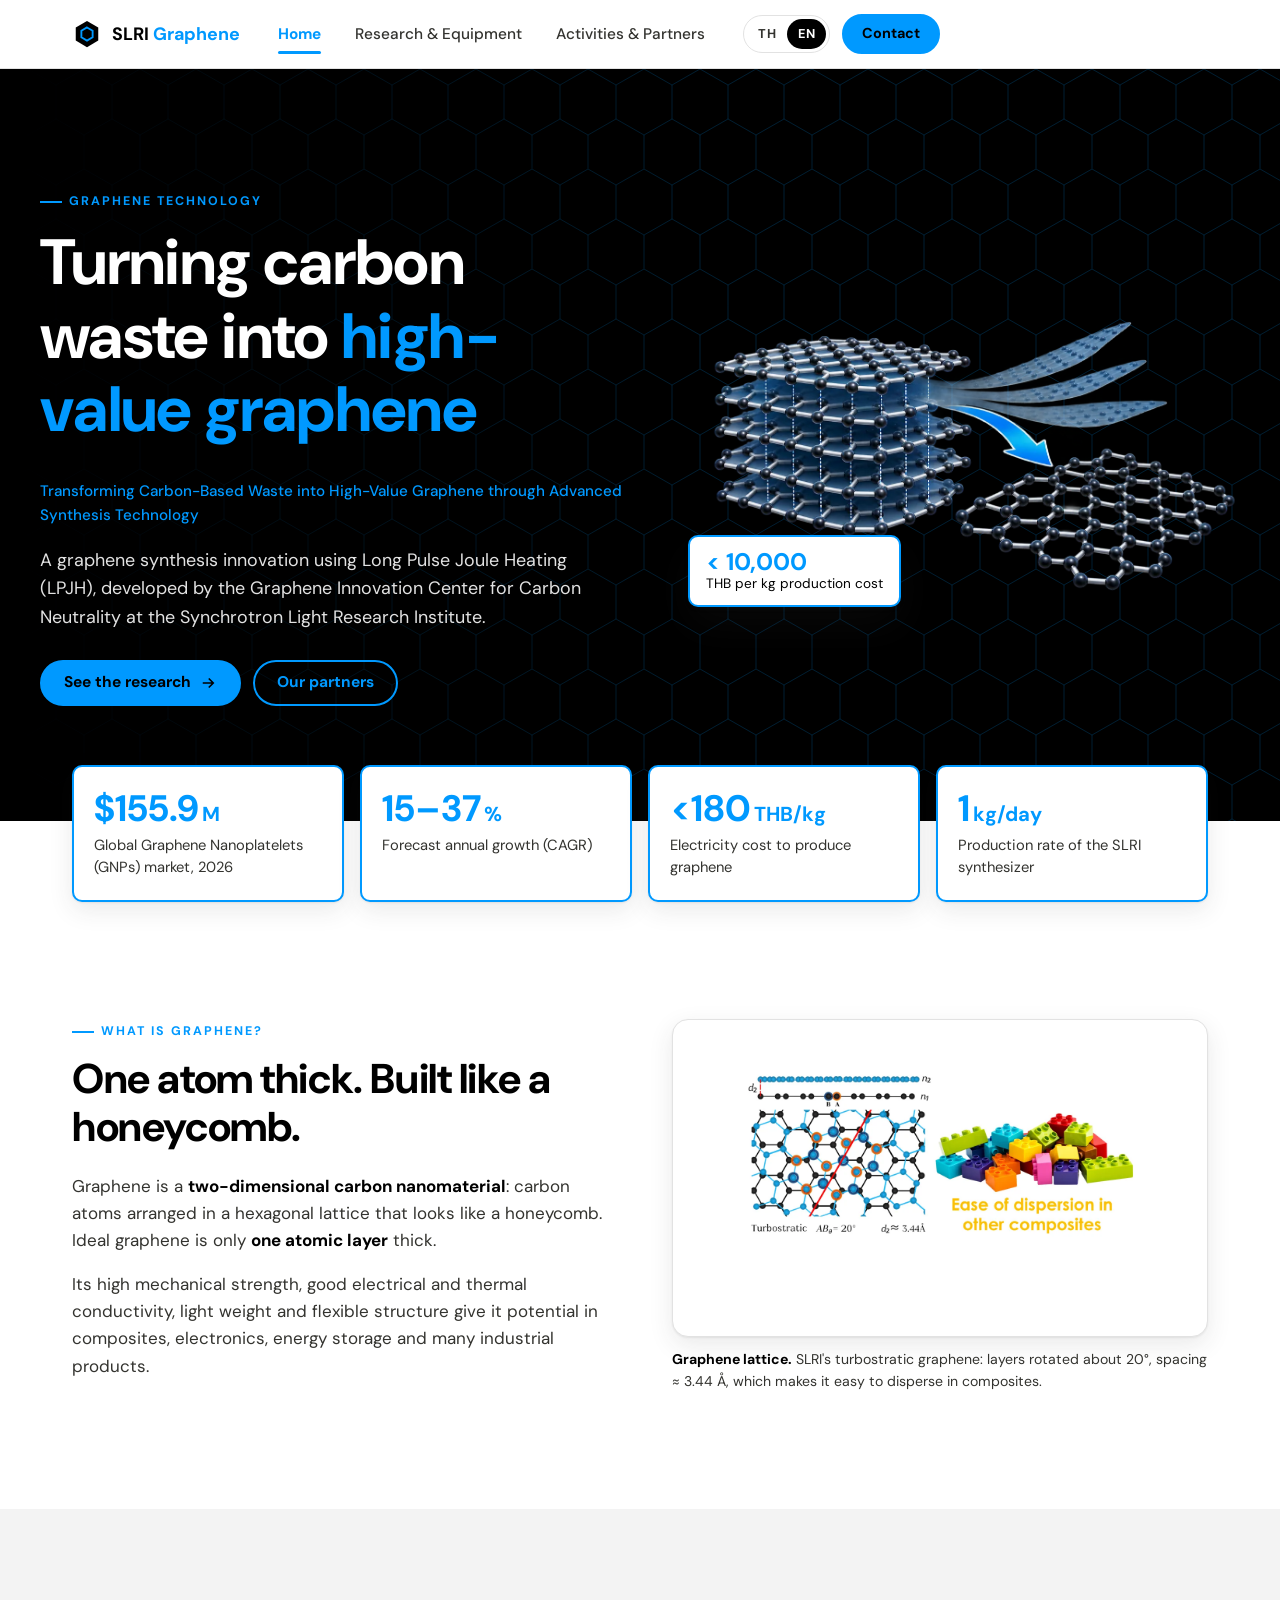
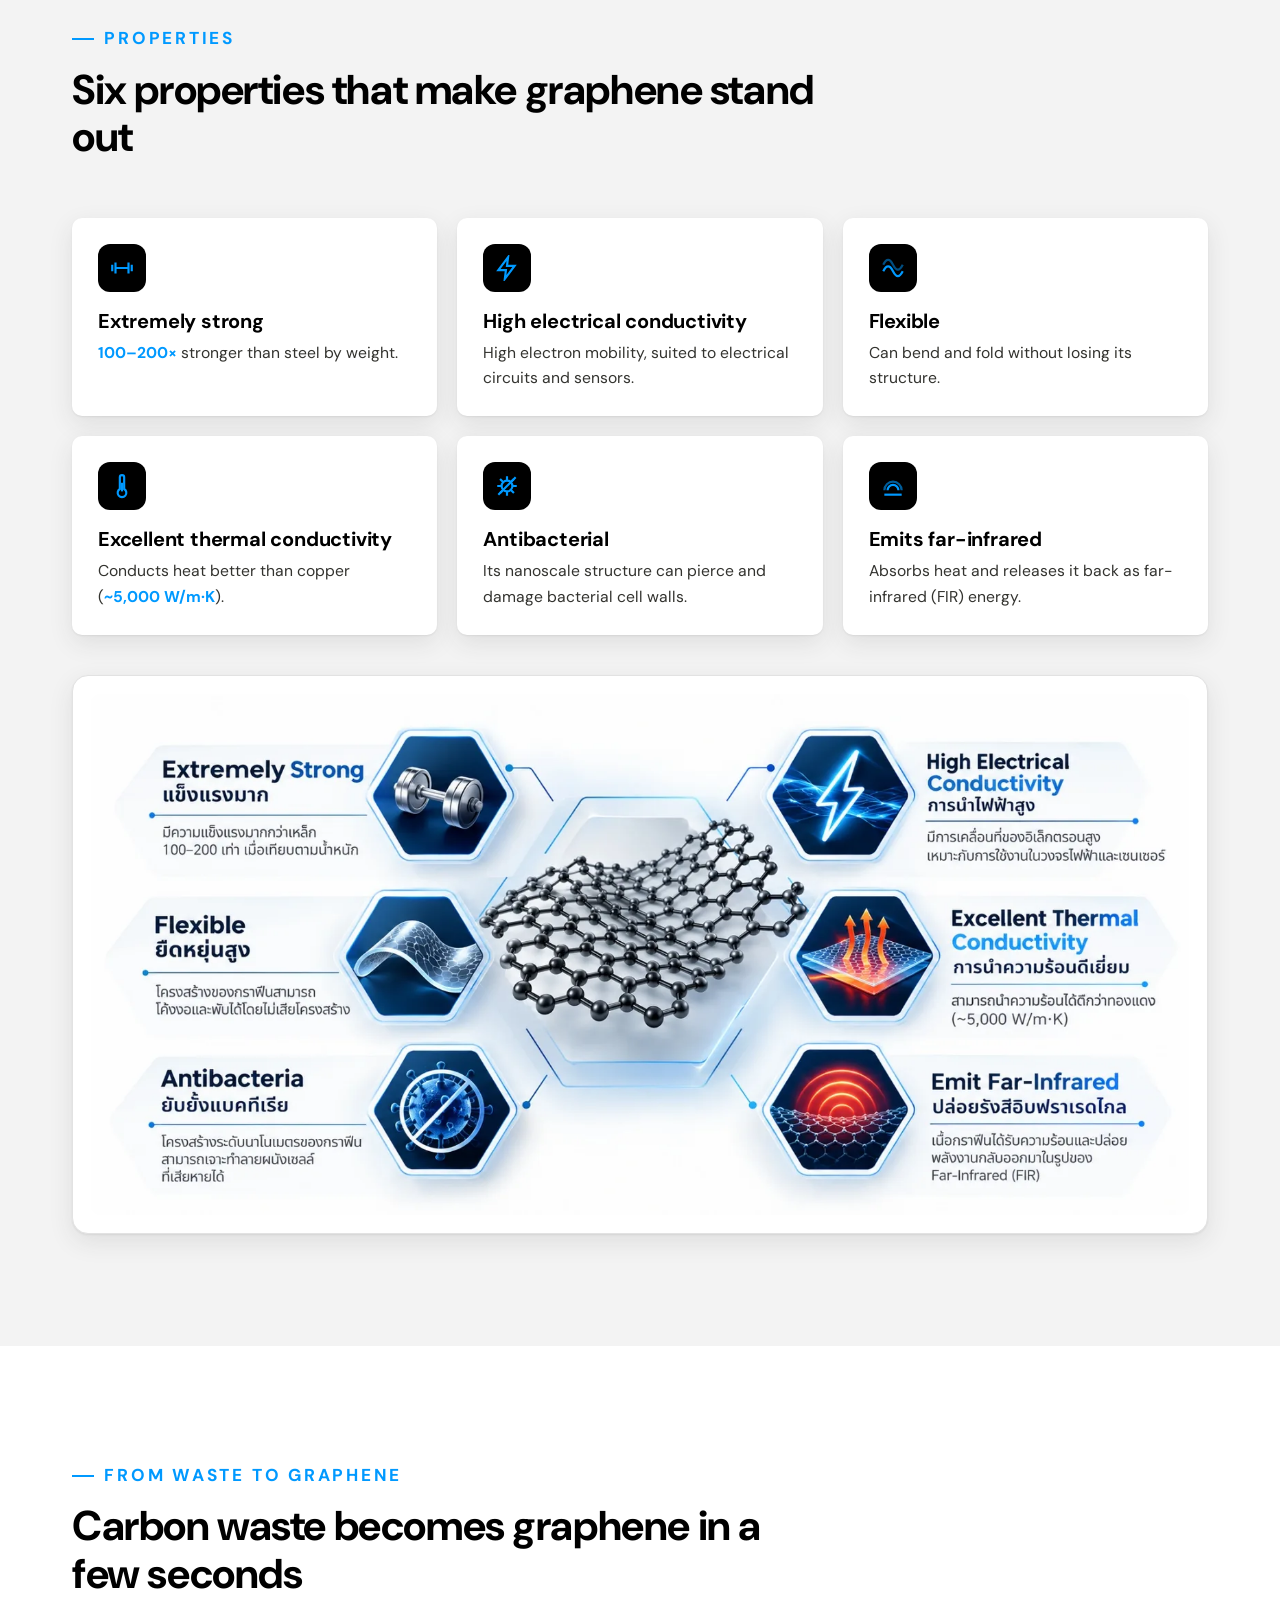
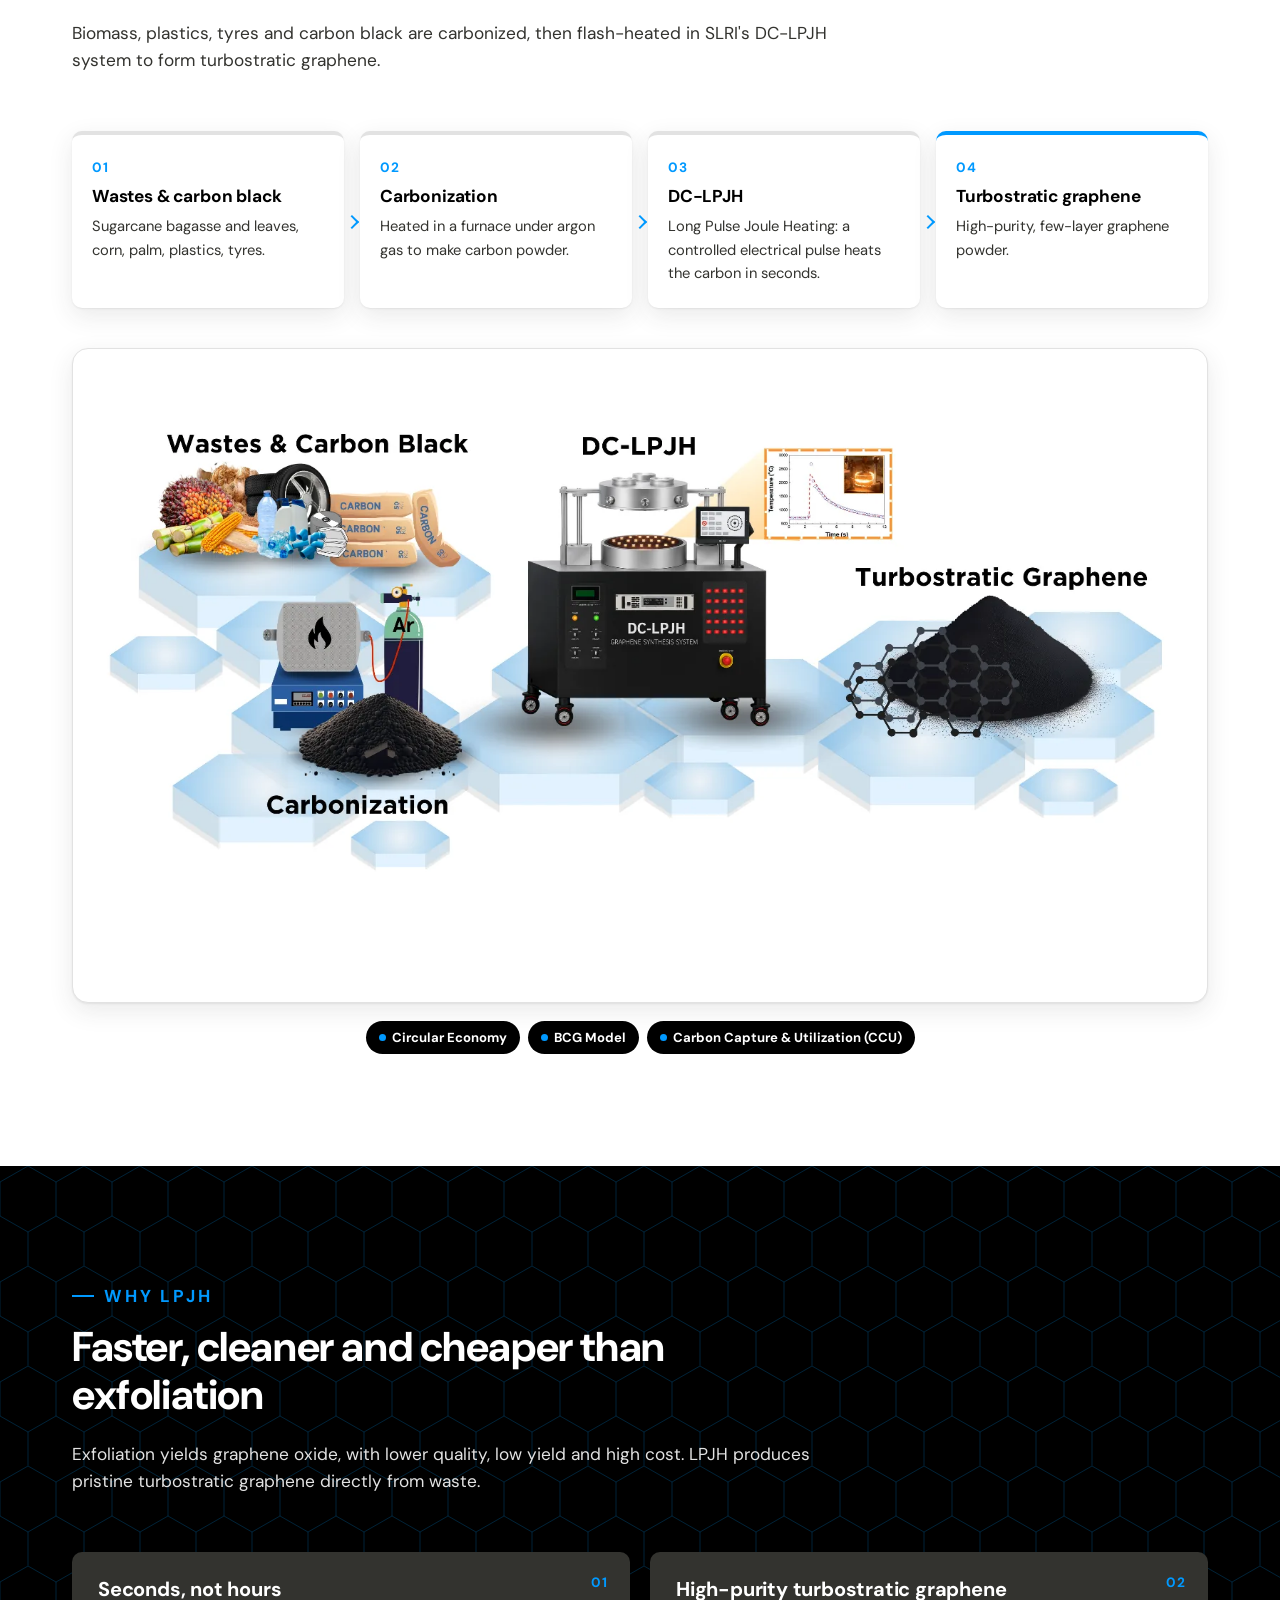
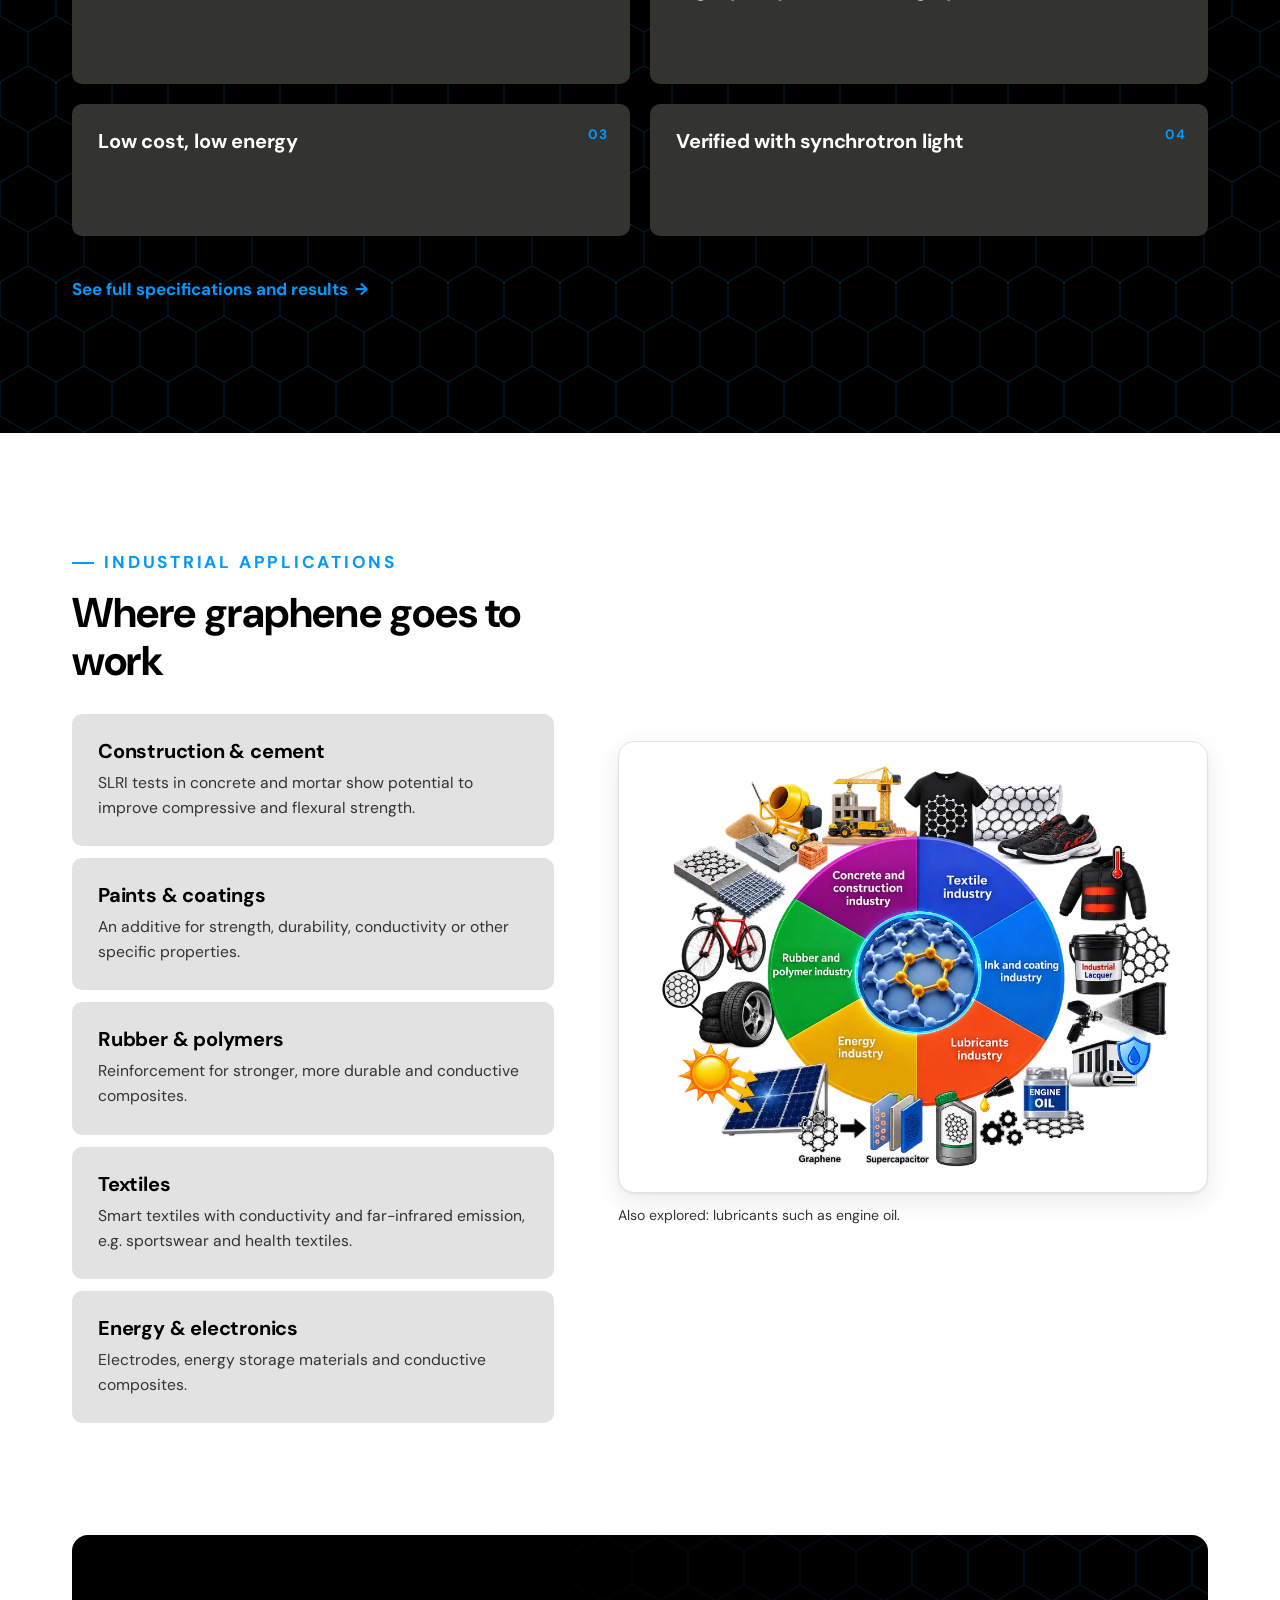
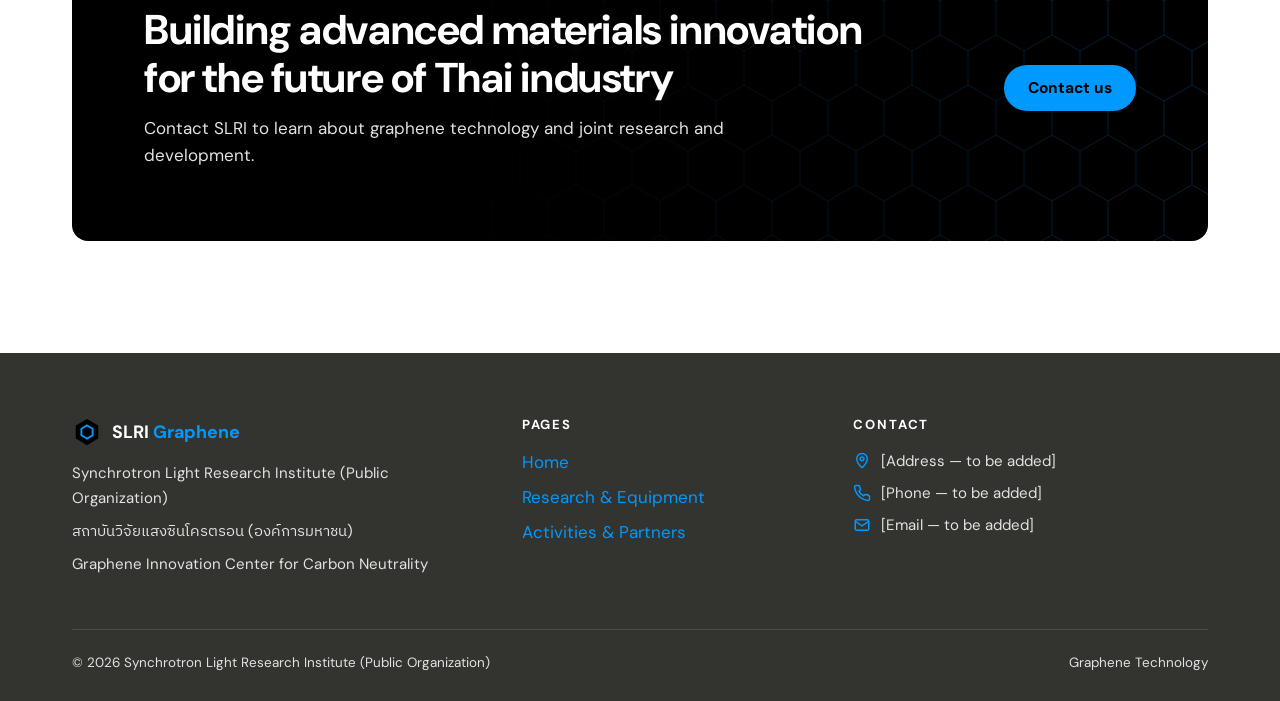
==== index.html @ 5bd671db "Add SLRI graphene technology static website Three pages (Home, Research & Equipment, Activities & Pa" ====
<!doctype html>
<html lang="en" class="no-js">
<head>
  <meta charset="utf-8">
  <meta name="viewport" content="width=device-width, initial-scale=1">
  <title>SLRI Graphene Technology</title>
  <meta name="description" content="Turning carbon-based waste into high-value graphene with Long Pulse Joule Heating (LPJH) — Synchrotron Light Research Institute, Thailand.">
  <script>try{var l=localStorage.getItem("slri-graphene-lang");if(l==="th"||l==="en")document.documentElement.lang=l;}catch(e){}</script>
  <link rel="preconnect" href="https://fonts.googleapis.com">
  <link rel="preconnect" href="https://fonts.gstatic.com" crossorigin>
  <link href="https://fonts.googleapis.com/css2?family=DM+Sans:opsz,wght@9..40,400;9..40,500;9..40,700&family=IBM+Plex+Sans+Thai:wght@300;400;500;600;700&display=swap" rel="stylesheet">
  <link rel="stylesheet" href="styles.css">
</head>
<body data-title-en="SLRI Graphene Technology" data-title-th="เทคโนโลยีกราฟีน | สถาบันวิจัยแสงซินโครตรอน">
<a class="skip-link" href="#main"><span lang="en">Skip to content</span><span lang="th">ข้ามไปยังเนื้อหา</span></a>

<!-- ============ NAV ============ -->
<header class="nav">
  <div class="container nav__inner">
    <a class="logo" href="index.html" aria-label="SLRI Graphene home">
      <svg viewBox="0 0 32 32" aria-hidden="true"><path d="M16 2l12 7v14l-12 7-12-7V9z" fill="#000"/><path d="M16 9l6 3.5v7L16 23l-6-3.5v-7z" fill="none" stroke="#0099FF" stroke-width="2"/></svg>
      <span>SLRI <b>Graphene</b></span>
    </a>
    <nav aria-label="Main">
      <ul class="nav__links" id="nav-links">
        <li><a href="index.html" aria-current="page"><span lang="en">Home</span><span lang="th">หน้าหลัก</span></a></li>
        <li><a href="research.html"><span lang="en">Research &amp; Equipment</span><span lang="th">ผลงานวิจัยและอุปกรณ์</span></a></li>
        <li><a href="activities.html"><span lang="en">Activities &amp; Partners</span><span lang="th">กิจกรรมและพาร์ทเนอร์</span></a></li>
      </ul>
    </nav>
    <div class="nav__actions">
      <div class="lang-switch" role="group" aria-label="Language">
        <button type="button" data-lang="th" aria-pressed="false">TH</button>
        <button type="button" data-lang="en" aria-pressed="true">EN</button>
      </div>
      <a class="btn btn--primary" href="#contact"><span lang="en">Contact</span><span lang="th">ติดต่อเรา</span></a>
      <button class="nav__toggle" type="button" aria-expanded="false" aria-controls="nav-links" aria-label="Menu"><span></span></button>
    </div>
  </div>
</header>

<main id="main">

<!-- ============ HERO ============ -->
<section class="hero">
  <div class="container hero__grid">
    <div>
      <p class="eyebrow">Graphene Technology</p>
      <h1>
        <span lang="en">Turning carbon waste into <em>high-value graphene</em></span>
        <span lang="th">เปลี่ยนวัสดุเหลือทิ้งให้เป็น<em>กราฟีนมูลค่าสูง</em></span>
      </h1>
      <p class="hero__en">Transforming Carbon-Based Waste into High-Value Graphene through Advanced Synthesis Technology</p>
      <p class="hero__sub">
        <span lang="en">A graphene synthesis innovation using Long Pulse Joule Heating (LPJH), developed by the Graphene Innovation Center for Carbon Neutrality at the Synchrotron Light Research Institute.</span>
        <span lang="th">นวัตกรรมการสังเคราะห์กราฟีนด้วยเทคนิคความร้อนกระตุ้นแบบพัลส์ยาว (Long Pulse Joule Heating: LPJH) พัฒนาโดยศูนย์นวัตกรรมกราฟีนเพื่อความเป็นกลางทางคาร์บอน สถาบันวิจัยแสงซินโครตรอน</span>
      </p>
      <div class="hero__ctas">
        <a class="btn btn--primary" href="research.html"><span lang="en">See the research</span><span lang="th">ดูผลงานวิจัย</span>
          <svg viewBox="0 0 24 24" fill="none" stroke="currentColor" stroke-width="2.2" aria-hidden="true"><path d="M5 12h14M13 6l6 6-6 6"/></svg></a>
        <a class="btn btn--outline" href="activities.html"><span lang="en">Our partners</span><span lang="th">พาร์ทเนอร์ของเรา</span></a>
      </div>
    </div>
    <div class="hero__visual reveal">
      <img src="assets/images/graphene-structure.webp" width="1169" height="780"
           alt="Illustration of stacked graphite layers separating into a single graphene sheet with a honeycomb lattice">
      <div class="hero__badge">
        <strong>&lt; 10,000</strong>
        <span lang="en">THB per kg production cost</span><span lang="th">บาท/กก. ต้นทุนการผลิต</span>
      </div>
    </div>
  </div>
</section>

<!-- ============ KEY NUMBERS ============ -->
<section aria-label="Key numbers">
  <div class="container">
    <div class="stats stats--overlap">
      <div class="stat reveal">
        <span class="stat__num">$<span data-count="155.9" data-decimals="1">155.9</span><span class="stat__unit">M</span></span>
        <span class="stat__label" lang="en">Global Graphene Nanoplatelets (GNPs) market, 2026</span>
        <span class="stat__label" lang="th">มูลค่าตลาด Graphene Nanoplatelets (GNPs) ทั่วโลก ปี 2026</span>
      </div>
      <div class="stat reveal">
        <span class="stat__num">15–<span data-count="37">37</span><span class="stat__unit">%</span></span>
        <span class="stat__label" lang="en">Forecast annual growth (CAGR)</span>
        <span class="stat__label" lang="th">อัตราการเติบโตเฉลี่ยสะสม (CAGR) ต่อปี</span>
      </div>
      <div class="stat reveal">
        <span class="stat__num">&lt;<span data-count="180">180</span><span class="stat__unit">THB/kg</span></span>
        <span class="stat__label" lang="en">Electricity cost to produce graphene</span>
        <span class="stat__label" lang="th">ค่าไฟฟ้าในการผลิตกราฟีน</span>
      </div>
      <div class="stat reveal">
        <span class="stat__num"><span data-count="1">1</span><span class="stat__unit">kg/day</span></span>
        <span class="stat__label" lang="en">Production rate of the SLRI synthesizer</span>
        <span class="stat__label" lang="th">กำลังการผลิตของเครื่องสังเคราะห์ของสถาบันฯ</span>
      </div>
    </div>
  </div>
</section>

<!-- ============ WHAT IS GRAPHENE ============ -->
<section class="section" id="what">
  <div class="container split">
    <div class="reveal">
      <p class="eyebrow">What is Graphene?</p>
      <h2><span lang="en">One atom thick. Built like a honeycomb.</span><span lang="th">กราฟีนคืออะไร?</span></h2>
      <div class="prose">
        <p lang="en">Graphene is a <strong>two-dimensional carbon nanomaterial</strong>: carbon atoms arranged in a hexagonal lattice that looks like a honeycomb. Ideal graphene is only <strong class="accent">one atomic layer</strong> thick.</p>
        <p lang="th">กราฟีน (Graphene) เป็น<strong>วัสดุนาโนคาร์บอนสองมิติ</strong> (Two-Dimensional Carbon Material) ที่ประกอบด้วยอะตอมของคาร์บอนจัดเรียงตัวเป็นโครงสร้างตาข่ายหกเหลี่ยมคล้ายรังผึ้ง (Honeycomb Structure) โดยกราฟีนในอุดมคติมีความหนาเพียง<strong class="accent">หนึ่งชั้นอะตอม</strong></p>
        <p lang="en">Its high mechanical strength, good electrical and thermal conductivity, light weight and flexible structure give it potential in composites, electronics, energy storage and many industrial products.</p>
        <p lang="th">ด้วยความแข็งแรงเชิงกลสูง การนำไฟฟ้าและนำความร้อนที่ดี น้ำหนักเบา และความยืดหยุ่นของโครงสร้าง กราฟีนจึงมีศักยภาพในการพัฒนาวัสดุคอมโพสิต อุปกรณ์อิเล็กทรอนิกส์ วัสดุกักเก็บพลังงาน และผลิตภัณฑ์อุตสาหกรรมหลากหลายประเภท</p>
      </div>
    </div>
    <figure class="figure reveal">
      <div class="figure__frame figure__frame--white">
        <img src="assets/images/turbostratic-model.webp" width="1280" height="720" loading="lazy"
             alt="Atomic model of two stacked graphene layers rotated against each other, with the caption Ease of dispersion in other composites">
      </div>
      <figcaption><strong lang="en">Graphene lattice.</strong><strong lang="th">โครงสร้างตาข่ายของกราฟีน</strong>
        <span lang="en">SLRI's turbostratic graphene: layers rotated about 20°, spacing ≈ 3.44 Å, which makes it easy to disperse in composites.</span>
        <span lang="th">กราฟีนชนิดเทอร์โบสแตรติกของสถาบันฯ ชั้นบิดตัวราว 20° ระยะห่างระหว่างชั้น ≈ 3.44 Å จึงกระจายตัวในวัสดุคอมโพสิตได้ง่าย</span></figcaption>
    </figure>
  </div>
</section>

<!-- ============ PROPERTIES ============ -->
<section class="section section--alt" id="properties">
  <div class="container">
    <div class="section-head reveal">
      <p class="eyebrow">Properties</p>
      <h2><span lang="en">Six properties that make graphene stand out</span><span lang="th">คุณสมบัติเด่นของกราฟีน</span></h2>
    </div>
    <div class="grid-3">
      <article class="card card--white reveal">
        <div class="card__icon"><svg viewBox="0 0 24 24" fill="none" stroke="currentColor" stroke-width="2" aria-hidden="true"><path d="M6 7v10M3 9v6M18 7v10M21 9v6M6 12h12"/></svg></div>
        <h3><span lang="en">Extremely strong</span><span lang="th">แข็งแรงมาก</span></h3>
        <p lang="en"><strong class="accent">100–200×</strong> stronger than steel by weight.</p>
        <p lang="th">แข็งแรงกว่าเหล็ก <strong class="accent">100–200 เท่า</strong> เมื่อเทียบตามน้ำหนัก</p>
      </article>
      <article class="card card--white reveal">
        <div class="card__icon"><svg viewBox="0 0 24 24" fill="none" stroke="currentColor" stroke-width="2" aria-hidden="true"><path d="M13 2L4 14h7l-1 8 9-12h-7z"/></svg></div>
        <h3><span lang="en">High electrical conductivity</span><span lang="th">การนำไฟฟ้าสูง</span></h3>
        <p lang="en">High electron mobility, suited to electrical circuits and sensors.</p>
        <p lang="th">อิเล็กตรอนเคลื่อนที่ได้สูง เหมาะกับวงจรไฟฟ้าและเซนเซอร์</p>
      </article>
      <article class="card card--white reveal">
        <div class="card__icon"><svg viewBox="0 0 24 24" fill="none" stroke="currentColor" stroke-width="2" aria-hidden="true"><path d="M3 15c3-6 6-6 9 0s6 6 9 0"/><path d="M3 9c3-6 6-6 9 0s6 6 9 0" opacity=".5"/></svg></div>
        <h3><span lang="en">Flexible</span><span lang="th">ยืดหยุ่นสูง</span></h3>
        <p lang="en">Can bend and fold without losing its structure.</p>
        <p lang="th">โค้งงอและพับได้โดยไม่เสียโครงสร้าง</p>
      </article>
      <article class="card card--white reveal">
        <div class="card__icon"><svg viewBox="0 0 24 24" fill="none" stroke="currentColor" stroke-width="2" aria-hidden="true"><path d="M14 14.8V4a2 2 0 10-4 0v10.8a4 4 0 104 0z"/><path d="M12 9v8"/></svg></div>
        <h3><span lang="en">Excellent thermal conductivity</span><span lang="th">การนำความร้อนดีเยี่ยม</span></h3>
        <p lang="en">Conducts heat better than copper (<strong class="accent">~5,000 W/m·K</strong>).</p>
        <p lang="th">นำความร้อนได้ดีกว่าทองแดง (<strong class="accent">~5,000 W/m·K</strong>)</p>
      </article>
      <article class="card card--white reveal">
        <div class="card__icon"><svg viewBox="0 0 24 24" fill="none" stroke="currentColor" stroke-width="2" aria-hidden="true"><circle cx="12" cy="12" r="5"/><path d="M12 3v4M12 17v4M3 12h4M17 12h4M5.6 5.6l2.8 2.8M15.6 15.6l2.8 2.8M18.4 5.6l-2.8 2.8M8.4 15.6l-2.8 2.8"/><path d="M4 20L20 4"/></svg></div>
        <h3><span lang="en">Antibacterial</span><span lang="th">ยับยั้งแบคทีเรีย</span></h3>
        <p lang="en">Its nanoscale structure can pierce and damage bacterial cell walls.</p>
        <p lang="th">โครงสร้างระดับนาโนเมตรสามารถเจาะทำลายผนังเซลล์ได้</p>
      </article>
      <article class="card card--white reveal">
        <div class="card__icon"><svg viewBox="0 0 24 24" fill="none" stroke="currentColor" stroke-width="2" aria-hidden="true"><path d="M4 20h16"/><path d="M7 16a5 5 0 0110 0"/><path d="M4 16a8 8 0 0116 0" opacity=".6"/></svg></div>
        <h3><span lang="en">Emits far-infrared</span><span lang="th">ปล่อยรังสีอินฟราเรดไกล</span></h3>
        <p lang="en">Absorbs heat and releases it back as far-infrared (FIR) energy.</p>
        <p lang="th">รับความร้อนแล้วปล่อยพลังงานกลับออกมาในรูปของ Far-Infrared (FIR)</p>
      </article>
    </div>
    <figure class="figure mt-4 reveal">
      <div class="figure__frame figure__frame--white">
        <button class="zoomable" type="button" data-lightbox="assets/images/graphene-properties.webp" data-caption-en="Properties of graphene" data-caption-th="คุณสมบัติของกราฟีน">
          <img src="assets/images/graphene-properties.webp" width="1600" height="759" loading="lazy"
               alt="Infographic of graphene properties: extremely strong, high electrical conductivity, flexible, excellent thermal conductivity, antibacterial, emits far-infrared">
        </button>
      </div>
    </figure>
  </div>
</section>

<!-- ============ PROCESS ============ -->
<section class="section" id="process">
  <div class="container">
    <div class="section-head reveal">
      <p class="eyebrow">From waste to graphene</p>
      <h2><span lang="en">Carbon waste becomes graphene in a few seconds</span><span lang="th">เปลี่ยนขยะคาร์บอนเป็นกราฟีนในไม่กี่วินาที</span></h2>
      <p lang="en">Biomass, plastics, tyres and carbon black are carbonized, then flash-heated in SLRI's DC-LPJH system to form turbostratic graphene.</p>
      <p lang="th">ชีวมวล พลาสติก ยางรถยนต์ และคาร์บอนแบล็ก ผ่านการคาร์บอไนซ์ แล้วให้ความร้อนกระตุ้นด้วยเครื่อง DC-LPJH ของสถาบันฯ จนได้กราฟีนชนิดเทอร์โบสแตรติก</p>
    </div>
    <ol class="flow" style="list-style:none;padding:0;margin:0">
      <li class="flow__step reveal"><h3><span lang="en">Wastes &amp; carbon black</span><span lang="th">ขยะและคาร์บอนแบล็ก</span></h3>
        <p lang="en">Sugarcane bagasse and leaves, corn, palm, plastics, tyres.</p><p lang="th">ชานอ้อย ใบอ้อย ข้าวโพด ปาล์ม พลาสติก ยางรถยนต์</p></li>
      <li class="flow__step reveal"><h3><span lang="en">Carbonization</span><span lang="th">คาร์บอไนเซชัน</span></h3>
        <p lang="en">Heated in a furnace under argon gas to make carbon powder.</p><p lang="th">เผาในเตาภายใต้ก๊าซอาร์กอนจนได้ผงคาร์บอน</p></li>
      <li class="flow__step reveal"><h3>DC-LPJH</h3>
        <p lang="en">Long Pulse Joule Heating: a controlled electrical pulse heats the carbon in seconds.</p><p lang="th">ความร้อนกระตุ้นแบบพัลส์ยาว ให้ความร้อนกับคาร์บอนภายในไม่กี่วินาที</p></li>
      <li class="flow__step reveal"><h3><span lang="en">Turbostratic graphene</span><span lang="th">กราฟีนเทอร์โบสแตรติก</span></h3>
        <p lang="en">High-purity, few-layer graphene powder.</p><p lang="th">ผงกราฟีนหลายชั้นความบริสุทธิ์สูง</p></li>
    </ol>
    <figure class="figure mt-4 reveal">
      <div class="figure__frame figure__frame--white">
        <button class="zoomable" type="button" data-lightbox="assets/images/synthesis-process.webp" data-caption-en="Graphene synthesis process" data-caption-th="กระบวนการสังเคราะห์กราฟีน">
          <img src="assets/images/synthesis-process.webp" width="1540" height="866" loading="lazy"
               alt="Synthesis process: wastes and carbon black, carbonization furnace with argon, DC-LPJH graphene synthesis system, turbostratic graphene powder">
        </button>
      </div>
    </figure>
    <div class="badges center" style="justify-content:center">
      <span class="badge">Circular Economy</span><span class="badge">BCG Model</span><span class="badge">Carbon Capture &amp; Utilization (CCU)</span>
    </div>
  </div>
</section>

<!-- ============ WHY LPJH ============ -->
<section class="section section--dark hex-bg" id="lpjh">
  <div class="container">
    <div class="section-head reveal">
      <p class="eyebrow">Why LPJH</p>
      <h2 style="color:#fff"><span lang="en">Faster, cleaner and cheaper than exfoliation</span><span lang="th">เร็วกว่า บริสุทธิ์กว่า และต้นทุนต่ำกว่าวิธี Exfoliation</span></h2>
      <p lang="en">Exfoliation yields graphene oxide, with lower quality, low yield and high cost. LPJH produces pristine turbostratic graphene directly from waste.</p>
      <p lang="th">วิธี Exfoliation ให้ผลผลิตเป็นกราฟีนออกไซด์ ซึ่งคุณสมบัติไม่เทียบเท่ากราฟีนบริสุทธิ์ ปริมาณผลผลิตต่ำและต้นทุนสูง ส่วน LPJH ผลิตกราฟีนบริสุทธิ์จากวัสดุเหลือทิ้งได้โดยตรง</p>
    </div>
    <div class="grid-2">
      <article class="card card--dark reveal"><span class="card__num">01</span>
        <h3><span lang="en">Seconds, not hours</span><span lang="th">ใช้เวลาเพียงไม่กี่วินาที</span></h3>
        <p lang="en">Converts carbon-containing waste into high-value graphene in just a few seconds.</p>
        <p lang="th">เปลี่ยนวัสดุเหลือทิ้งที่มีคาร์บอนเป็นองค์ประกอบให้เป็นกราฟีนมูลค่าสูงภายในไม่กี่วินาที</p></article>
      <article class="card card--dark reveal"><span class="card__num">02</span>
        <h3><span lang="en">High-purity turbostratic graphene</span><span lang="th">กราฟีนเทอร์โบสแตรติกความบริสุทธิ์สูง</span></h3>
        <p lang="en">Around 10–20 stacked layers, with 95.3 at.% carbon content.</p>
        <p lang="th">ชั้นซ้อนกันประมาณ 10–20 ชั้น มีปริมาณคาร์บอน 95.3 at.%</p></article>
      <article class="card card--dark reveal"><span class="card__num">03</span>
        <h3><span lang="en">Low cost, low energy</span><span lang="th">ต้นทุนต่ำ ใช้พลังงานต่ำ</span></h3>
        <p lang="en">Production cost under 10,000 THB/kg; electricity under 180 THB/kg.</p>
        <p lang="th">ต้นทุนการผลิตต่ำกว่า 10,000 บาท/กก. ค่าไฟฟ้าต่ำกว่า 180 บาท/กก.</p></article>
      <article class="card card--dark reveal"><span class="card__num">04</span>
        <h3><span lang="en">Verified with synchrotron light</span><span lang="th">ยืนยันด้วยแสงซินโครตรอน</span></h3>
        <p lang="en">Identity and purity confirmed with XPS and NEXAFS, and tested in real use with several companies.</p>
        <p lang="th">ยืนยันอัตลักษณ์และความบริสุทธิ์ด้วย XPS และ NEXAFS และทดสอบใช้งานจริงร่วมกับหลายบริษัท</p></article>
    </div>
    <p class="mt-4 reveal"><a class="link-arrow" href="research.html"><span lang="en">See full specifications and results</span><span lang="th">ดูสเปกและผลการวิเคราะห์ทั้งหมด</span> →</a></p>
  </div>
</section>

<!-- ============ APPLICATIONS ============ -->
<section class="section" id="applications">
  <div class="container split split--wide-media">
    <div>
      <div class="section-head reveal" style="margin-bottom:28px">
        <p class="eyebrow">Industrial Applications</p>
        <h2><span lang="en">Where graphene goes to work</span><span lang="th">การประยุกต์ใช้กราฟีนในภาคอุตสาหกรรม</span></h2>
      </div>
      <div style="display:grid;gap:12px">
        <div class="card reveal"><h3><span lang="en">Construction &amp; cement</span><span lang="th">ก่อสร้างและวัสดุซีเมนต์</span></h3>
          <p lang="en">SLRI tests in concrete and mortar show potential to improve compressive and flexural strength.</p>
          <p lang="th">ผลทดสอบในคอนกรีตและมอร์ต้าแสดงศักยภาพในการเพิ่มกำลังรับแรงอัดและความต้านทานแรงดัด</p></div>
        <div class="card reveal"><h3><span lang="en">Paints &amp; coatings</span><span lang="th">สีและสารเคลือบ</span></h3>
          <p lang="en">An additive for strength, durability, conductivity or other specific properties.</p>
          <p lang="th">สารเติมแต่งเพื่อเพิ่มความแข็งแรง ความทนทาน การนำไฟฟ้า หรือสมบัติเฉพาะ</p></div>
        <div class="card reveal"><h3><span lang="en">Rubber &amp; polymers</span><span lang="th">ยางและพอลิเมอร์</span></h3>
          <p lang="en">Reinforcement for stronger, more durable and conductive composites.</p>
          <p lang="th">วัสดุเสริมแรงสำหรับคอมโพสิตที่แข็งแรง ทนทาน และนำไฟฟ้า</p></div>
        <div class="card reveal"><h3><span lang="en">Textiles</span><span lang="th">สิ่งทอ</span></h3>
          <p lang="en">Smart textiles with conductivity and far-infrared emission, e.g. sportswear and health textiles.</p>
          <p lang="th">สิ่งทออัจฉริยะที่นำไฟฟ้า นำความร้อน และปล่อยรังสี FIR เช่น เสื้อผ้ากีฬาและสิ่งทอเพื่อสุขภาพ</p></div>
        <div class="card reveal"><h3><span lang="en">Energy &amp; electronics</span><span lang="th">พลังงานและอิเล็กทรอนิกส์</span></h3>
          <p lang="en">Electrodes, energy storage materials and conductive composites.</p>
          <p lang="th">ขั้วไฟฟ้า วัสดุกักเก็บพลังงาน และวัสดุคอมโพสิตนำไฟฟ้า</p></div>
      </div>
    </div>
    <figure class="figure reveal">
      <div class="figure__frame figure__frame--white">
        <button class="zoomable" type="button" data-lightbox="assets/images/applications.webp" data-caption-en="Industrial applications of graphene" data-caption-th="การประยุกต์ใช้กราฟีนในอุตสาหกรรม">
          <img src="assets/images/applications.webp" width="974" height="731" loading="lazy"
               alt="Wheel of graphene applications: concrete and construction, textiles, ink and coatings, lubricants, energy, rubber and polymers">
        </button>
      </div>
      <figcaption><span lang="en">Also explored: lubricants such as engine oil.</span><span lang="th">รวมถึงอุตสาหกรรมน้ำมันหล่อลื่น เช่น น้ำมันเครื่อง</span></figcaption>
    </figure>
  </div>
</section>

<!-- ============ CTA ============ -->
<section class="section" style="padding-top:0">
  <div class="container">
    <div class="cta reveal">
      <div>
        <h2><span lang="en">Building advanced materials innovation for the future of Thai industry</span><span lang="th">ร่วมสร้างนวัตกรรมวัสดุขั้นสูง เพื่ออนาคตอุตสาหกรรมไทย</span></h2>
        <p lang="en">Contact SLRI to learn about graphene technology and joint research and development.</p>
        <p lang="th">ติดต่อสถาบันวิจัยแสงซินโครตรอน (องค์การมหาชน) เพื่อสอบถามข้อมูลเทคโนโลยีกราฟีน และโอกาสในการวิจัยและพัฒนาร่วมกัน</p>
      </div>
      <a class="btn btn--primary" href="#contact"><span lang="en">Contact us</span><span lang="th">ติดต่อเรา</span></a>
    </div>
  </div>
</section>

</main>

<!-- ============ FOOTER ============ -->
<footer class="footer" id="contact">
  <div class="container">
    <div class="footer__grid">
      <div>
        <a class="logo" href="index.html"><svg viewBox="0 0 32 32" aria-hidden="true"><path d="M16 2l12 7v14l-12 7-12-7V9z" fill="#000"/><path d="M16 9l6 3.5v7L16 23l-6-3.5v-7z" fill="none" stroke="#0099FF" stroke-width="2"/></svg><span>SLRI <b>Graphene</b></span></a>
        <p>Synchrotron Light Research Institute (Public Organization)</p>
        <p>สถาบันวิจัยแสงซินโครตรอน (องค์การมหาชน)</p>
        <p lang="en">Graphene Innovation Center for Carbon Neutrality</p>
        <p lang="th">ศูนย์นวัตกรรมกราฟีนเพื่อความเป็นกลางทางคาร์บอน</p>
      </div>
      <div>
        <h4><span lang="en">Pages</span><span lang="th">หน้าเว็บ</span></h4>
        <ul>
          <li><a href="index.html"><span lang="en">Home</span><span lang="th">หน้าหลัก</span></a></li>
          <li><a href="research.html"><span lang="en">Research &amp; Equipment</span><span lang="th">ผลงานวิจัยและอุปกรณ์</span></a></li>
          <li><a href="activities.html"><span lang="en">Activities &amp; Partners</span><span lang="th">กิจกรรมและพาร์ทเนอร์</span></a></li>
        </ul>
      </div>
      <div>
        <h4><span lang="en">Contact</span><span lang="th">ติดต่อ</span></h4>
        <ul class="contact-list">
          <li><svg viewBox="0 0 24 24" fill="none" stroke="currentColor" stroke-width="2" aria-hidden="true"><path d="M12 21s-7-6.2-7-12a7 7 0 0114 0c0 5.8-7 12-7 12z"/><circle cx="12" cy="9" r="2.5"/></svg><span>[Address — to be added]</span></li>
          <li><svg viewBox="0 0 24 24" fill="none" stroke="currentColor" stroke-width="2" aria-hidden="true"><path d="M22 16.9v3a2 2 0 01-2.2 2 19.8 19.8 0 01-8.6-3.1 19.5 19.5 0 01-6-6A19.8 19.8 0 012.1 4.2 2 2 0 014.1 2h3a2 2 0 012 1.7c.1.9.4 1.8.7 2.7a2 2 0 01-.5 2.1L8 9.8a16 16 0 006 6l1.3-1.3a2 2 0 012.1-.4c.9.3 1.8.6 2.7.7a2 2 0 011.7 2z"/></svg><span>[Phone — to be added]</span></li>
          <li><svg viewBox="0 0 24 24" fill="none" stroke="currentColor" stroke-width="2" aria-hidden="true"><rect x="3" y="5" width="18" height="14" rx="2"/><path d="M3 7l9 6 9-6"/></svg><span>[Email — to be added]</span></li>
        </ul>
      </div>
    </div>
    <div class="footer__bottom">
      <span>© <span data-year>2026</span> Synchrotron Light Research Institute (Public Organization)</span>
      <span>Graphene Technology</span>
    </div>
  </div>
</footer>

<script src="script.js"></script>
</body>
</html>
---- styles.css ----
/* ==========================================================================
   SLRI Graphene — shared styles
   Palette: #0099FF accent · #000000 ink · #FFFFFF base · #E2E2E2 / #33332F support
   ========================================================================== */

:root {
  --accent: #0099FF;
  --ink: #000000;
  --base: #FFFFFF;
  --surface: #E2E2E2;
  --deep: #33332F;

  --font: "DM Sans", "IBM Plex Sans Thai", system-ui, sans-serif;
  --radius: 10px;
  --radius-lg: 16px;
  --shadow: 0 1px 2px rgba(51, 51, 47, .08), 0 8px 24px rgba(51, 51, 47, .10);
  --shadow-lg: 0 2px 4px rgba(51, 51, 47, .08), 0 18px 40px rgba(51, 51, 47, .16);
  --max: 1200px;
  --gutter: clamp(16px, 4vw, 32px);
  --nav-h: 68px;

  /* Honeycomb line patterns (light on dark / dark on light) */
  --hex-dark: url("data:image/svg+xml,%3Csvg xmlns='http://www.w3.org/2000/svg' width='56' height='100' viewBox='0 0 56 100'%3E%3Cpath d='M28 66L0 50V16L28 0l28 16v34L28 66zm0 0v34' fill='none' stroke='%230099FF' stroke-opacity='.22' stroke-width='1'/%3E%3C/svg%3E");
  --hex-light: url("data:image/svg+xml,%3Csvg xmlns='http://www.w3.org/2000/svg' width='56' height='100' viewBox='0 0 56 100'%3E%3Cpath d='M28 66L0 50V16L28 0l28 16v34L28 66zm0 0v34' fill='none' stroke='%23E2E2E2' stroke-width='1'/%3E%3C/svg%3E");
}

/* ---------- Language switching ---------- */
html[lang="en"] [lang="th"],
html[lang="th"] [lang="en"] { display: none !important; }

/* ---------- Base ---------- */
*, *::before, *::after { box-sizing: border-box; }
html { scroll-behavior: smooth; scroll-padding-top: calc(var(--nav-h) + 12px); -webkit-text-size-adjust: 100%; }
body {
  margin: 0;
  font-family: var(--font);
  font-size: 17px;
  line-height: 1.6;
  color: var(--ink);
  background: var(--base);
  -webkit-font-smoothing: antialiased;
  overflow-x: hidden;
}
html[lang="th"] body { line-height: 1.75; }
img { max-width: 100%; height: auto; display: block; }
a { color: var(--accent); text-decoration: none; }
a:hover { text-decoration: underline; }
h1, h2, h3, h4 { line-height: 1.15; margin: 0 0 .5em; font-weight: 700; letter-spacing: -.01em; }
html[lang="th"] h1, html[lang="th"] h2, html[lang="th"] h3, html[lang="th"] h4 { line-height: 1.35; letter-spacing: 0; }
h1 { font-size: clamp(2.2rem, 5.2vw, 4rem); }
h2 { font-size: clamp(1.75rem, 3.4vw, 2.6rem); }
h3 { font-size: 1.25rem; }
p { margin: 0 0 1em; }
:focus-visible { outline: 3px solid var(--accent); outline-offset: 3px; border-radius: 4px; }
::selection { background: var(--accent); color: var(--ink); }

.container { width: 100%; max-width: var(--max); margin: 0 auto; padding: 0 var(--gutter); }
.section { padding: clamp(64px, 9vw, 112px) 0; }
.section--alt { background: #F6F6F6; background: color-mix(in srgb, var(--surface) 40%, var(--base)); }
.section--dark { background: var(--ink); color: var(--base); }
.section--dark p { color: var(--surface); }
.hex-bg { background-image: var(--hex-dark); background-size: 56px 100px; }
.hex-bg-light { background-image: var(--hex-light); background-size: 56px 100px; }

.eyebrow {
  display: inline-flex; align-items: center; gap: .6em;
  font-size: .78rem; font-weight: 700; letter-spacing: .16em; text-transform: uppercase;
  color: var(--accent); margin-bottom: 14px;
}
.eyebrow::before { content: ""; width: 22px; height: 2px; background: var(--accent); }
.section-head { max-width: 760px; margin-bottom: clamp(32px, 5vw, 56px); }
.section-head p { color: var(--deep); font-size: 1.08rem; }
.section--dark .section-head p { color: var(--surface); }
.accent { color: var(--accent); }
.muted { color: var(--deep); }

.skip-link { position: absolute; left: -999px; top: 8px; background: var(--accent); color: var(--ink); padding: 8px 14px; border-radius: 6px; z-index: 200; font-weight: 700; }
.skip-link:focus { left: 8px; }

/* ---------- Buttons ---------- */
.btn {
  display: inline-flex; align-items: center; justify-content: center; gap: .5em;
  min-height: 46px; padding: 0 22px; border-radius: 999px;
  font: inherit; font-weight: 700; font-size: .97rem; cursor: pointer;
  border: 2px solid var(--accent); transition: transform .2s, background .2s, color .2s;
  text-decoration: none !important;
}
.btn--primary { background: var(--accent); color: var(--ink); }
.btn--primary:hover { background: var(--ink); color: var(--accent); }
.btn--outline { background: transparent; color: var(--accent); }
.btn--outline:hover { background: var(--accent); color: var(--ink); }
.btn:active { transform: translateY(1px); }
.btn svg { width: 18px; height: 18px; }
.section--dark .btn--primary:hover, .hero .btn--primary:hover { background: var(--base); color: var(--ink); border-color: var(--base); }
.link-arrow { font-weight: 700; display: inline-flex; gap: .4em; align-items: center; }

/* ---------- Navbar ---------- */
.nav {
  position: sticky; top: 0; z-index: 100;
  background: rgba(255, 255, 255, .94); backdrop-filter: saturate(1.4) blur(10px);
  border-bottom: 1px solid var(--surface);
  transition: box-shadow .25s;
}
.nav.is-scrolled { box-shadow: 0 6px 20px rgba(51, 51, 47, .10); }
.nav__inner { height: var(--nav-h); display: flex; align-items: center; gap: 24px; }
.logo { display: inline-flex; align-items: center; gap: 10px; color: var(--ink); font-weight: 700; font-size: 1.12rem; text-decoration: none !important; white-space: nowrap; }
.logo svg { width: 30px; height: 30px; flex: none; }
.logo b { color: var(--accent); }
.nav__links { display: flex; gap: 6px; margin: 0 auto; list-style: none; padding: 0; }
.nav__links a {
  position: relative; display: block; padding: 10px 14px; border-radius: 8px;
  color: var(--deep); font-weight: 500; font-size: .96rem; text-decoration: none;
}
.nav__links a:hover { color: var(--ink); background: color-mix(in srgb, var(--surface) 55%, transparent); }
.nav__links a[aria-current="page"] { color: var(--accent); font-weight: 700; }
.nav__links a[aria-current="page"]::after {
  content: ""; position: absolute; left: 14px; right: 14px; bottom: 2px; height: 3px; border-radius: 3px; background: var(--accent);
}
.nav__actions { display: flex; align-items: center; gap: 12px; }
.lang-switch { display: inline-flex; border: 1px solid var(--surface); border-radius: 999px; padding: 3px; background: var(--base); }
.lang-switch button {
  font: inherit; font-size: .8rem; font-weight: 700; letter-spacing: .04em;
  border: 0; background: transparent; color: var(--deep); padding: 5px 11px; border-radius: 999px; cursor: pointer;
}
.lang-switch button[aria-pressed="true"] { background: var(--ink); color: var(--base); }
.nav .btn { min-height: 40px; padding: 0 18px; font-size: .9rem; }
.nav__toggle { display: none; width: 44px; height: 44px; border: 1px solid var(--surface); background: var(--base); border-radius: 10px; cursor: pointer; align-items: center; justify-content: center; }
.nav__toggle span, .nav__toggle span::before, .nav__toggle span::after { display: block; width: 18px; height: 2px; background: var(--ink); position: relative; transition: transform .25s, background .25s; }
.nav__toggle span::before, .nav__toggle span::after { content: ""; position: absolute; left: 0; }
.nav__toggle span::before { top: -6px; } .nav__toggle span::after { top: 6px; }
.nav.is-open .nav__toggle span { background: transparent; }
.nav.is-open .nav__toggle span::before { transform: translateY(6px) rotate(45deg); }
.nav.is-open .nav__toggle span::after { transform: translateY(-6px) rotate(-45deg); }

@media (max-width: 920px) {
  .nav__toggle { display: inline-flex; }
  .nav__inner { gap: 12px; }
  .nav__actions { margin-left: auto; }
  .nav__actions .btn { display: none; }
  .nav__links {
    position: absolute; top: var(--nav-h); left: 0; right: 0; margin: 0;
    flex-direction: column; gap: 0; padding: 8px var(--gutter) 18px;
    background: var(--base); border-bottom: 1px solid var(--surface); box-shadow: 0 16px 30px rgba(51, 51, 47, .12);
    display: none;
  }
  .nav.is-open .nav__links { display: flex; }
  .nav__links a { padding: 14px 4px; border-bottom: 1px solid var(--surface); border-radius: 0; }
  .nav__links a[aria-current="page"]::after { left: 4px; right: auto; width: 28px; bottom: 6px; }
}
@media (max-width: 350px) { .logo span { display: none; } }

/* ---------- Hero / page header ---------- */
.hero { position: relative; background: var(--ink); color: var(--base); overflow: hidden; }
.hero::before { content: ""; position: absolute; inset: 0; background-image: var(--hex-dark); background-size: 56px 100px; opacity: .9;
  -webkit-mask-image: linear-gradient(90deg, transparent 0%, #000 55%); mask-image: linear-gradient(90deg, transparent 0%, #000 55%); }
.hero__grid { position: relative; display: grid; grid-template-columns: 1.05fr .95fr; gap: clamp(28px, 5vw, 64px); align-items: center; padding: clamp(64px, 9vw, 120px) 0; }
.hero h1 { color: var(--base); }
.hero h1 em { font-style: normal; color: var(--accent); }
.hero__sub { font-size: 1.12rem; color: var(--surface); max-width: 560px; }
.hero__en { font-size: .95rem; color: var(--accent); font-weight: 500; margin-bottom: 18px; }
.hero__ctas { display: flex; flex-wrap: wrap; gap: 12px; margin-top: 28px; }
.hero__visual { position: relative; }
.hero__visual img { width: 100%; border-radius: var(--radius-lg); }
.hero__badge {
  position: absolute; left: -12px; bottom: 18px; background: var(--base); color: var(--ink);
  border: 2px solid var(--accent); border-radius: var(--radius); padding: 12px 16px; box-shadow: var(--shadow-lg);
  font-size: .85rem; line-height: 1.3; max-width: 230px;
}
.hero__badge strong { display: block; color: var(--accent); font-size: 1.5rem; line-height: 1.1; }
@media (max-width: 860px) {
  .hero__grid { grid-template-columns: 1fr; }
  .hero__badge { left: 12px; }
}

.page-header { position: relative; background: var(--ink); color: var(--base); overflow: hidden; }
.page-header::before { content: ""; position: absolute; inset: 0; background-image: var(--hex-dark); background-size: 56px 100px;
  -webkit-mask-image: linear-gradient(90deg, transparent 10%, #000 70%); mask-image: linear-gradient(90deg, transparent 10%, #000 70%); }
.page-header .container { position: relative; padding-top: clamp(56px, 8vw, 96px); padding-bottom: clamp(48px, 7vw, 80px); }
.page-header h1 { font-size: clamp(2rem, 4.4vw, 3.3rem); color: var(--base); max-width: 820px; }
.page-header p { color: var(--surface); max-width: 680px; font-size: 1.1rem; margin: 0; }
.page-header__nav { display: flex; flex-wrap: wrap; gap: 8px; margin-top: 28px; }
.chip {
  display: inline-flex; align-items: center; padding: 7px 14px; border-radius: 999px;
  border: 1px solid rgba(226, 226, 226, .35); color: var(--surface); font-size: .86rem; font-weight: 500; text-decoration: none !important;
}
.chip:hover { border-color: var(--accent); color: var(--accent); }

/* ---------- Stats ---------- */
.stats { display: grid; grid-template-columns: repeat(auto-fit, minmax(190px, 1fr)); gap: 16px; }
.stat {
  border: 2px solid var(--accent); border-radius: var(--radius); background: var(--base);
  padding: 22px 20px; box-shadow: var(--shadow);
}
.stat__num { display: block; font-size: clamp(1.8rem, 3vw, 2.3rem); font-weight: 700; color: var(--accent); line-height: 1.05; font-variant-numeric: tabular-nums; }
.stat__unit { font-size: .55em; font-weight: 700; margin-left: .15em; }
.stat__label { display: block; margin-top: 8px; color: var(--deep); font-size: .92rem; line-height: 1.45; }
.stats--overlap { margin-top: -56px; position: relative; z-index: 2; }

/* ---------- Generic layouts ---------- */
.split { display: grid; grid-template-columns: 1fr 1fr; gap: clamp(28px, 5vw, 64px); align-items: center; }
.split--wide-media { grid-template-columns: .9fr 1.1fr; }
@media (max-width: 860px) { .split, .split--wide-media { grid-template-columns: 1fr; } }
/* Let grid children shrink so wide tables scroll inside .table-wrap instead of stretching the page */
.split > *, .grid-2 > *, .grid-3 > *, .tech > *, .feature > *, .hero__grid > * { min-width: 0; }
.grid-3 { display: grid; grid-template-columns: repeat(3, 1fr); gap: 20px; }
.grid-2 { display: grid; grid-template-columns: repeat(2, 1fr); gap: 20px; }
@media (max-width: 960px) { .grid-3 { grid-template-columns: repeat(2, 1fr); } }
@media (max-width: 640px) { .grid-3, .grid-2 { grid-template-columns: 1fr; } }

/* ---------- Cards ---------- */
.card { background: var(--surface); border-radius: var(--radius); padding: 26px; position: relative; }
.card--white { background: var(--base); box-shadow: var(--shadow); }
.card--key { background: var(--base); border: 2px solid var(--accent); box-shadow: var(--shadow); }
.card--dark { background: var(--deep); color: var(--base); }
.card--dark p { color: var(--surface); }
.card h3 { margin-bottom: .35em; }
.card p { margin: 0; color: var(--deep); font-size: .98rem; }
.card--dark h3 { color: var(--base); }
.card__icon {
  width: 48px; height: 48px; border-radius: 12px; display: grid; place-items: center;
  background: var(--ink); color: var(--accent); margin-bottom: 18px;
}
.card__icon svg { width: 26px; height: 26px; }
.card__num { position: absolute; top: 20px; right: 22px; font-weight: 700; font-size: .85rem; color: var(--accent); letter-spacing: .08em; }

/* ---------- Figures ---------- */
.figure { margin: 0; }
.figure__frame { background: var(--surface); border-radius: var(--radius-lg); padding: clamp(10px, 1.6vw, 18px); box-shadow: var(--shadow); }
.figure__frame--white { background: var(--base); border: 1px solid var(--surface); }
.figure__frame--dark { background: var(--ink); }
.figure__frame img { border-radius: calc(var(--radius-lg) - 6px); width: 100%; }
.figure figcaption { margin-top: 12px; font-size: .88rem; color: var(--deep); line-height: 1.5; }
.figure figcaption strong { color: var(--ink); }
button.zoomable { all: unset; display: block; cursor: zoom-in; width: 100%; border-radius: calc(var(--radius-lg) - 6px); }
button.zoomable:focus-visible { outline: 3px solid var(--accent); outline-offset: 3px; }

/* ---------- Badges ---------- */
.badges { display: flex; flex-wrap: wrap; gap: 8px; margin-top: 18px; }
.badge { display: inline-flex; align-items: center; gap: 6px; padding: 6px 13px; border-radius: 999px; background: var(--ink); color: var(--base); font-size: .82rem; font-weight: 700; }
.badge::before { content: ""; width: 7px; height: 7px; border-radius: 50%; background: var(--accent); }
.badge--light { background: var(--surface); color: var(--ink); }

/* ---------- Process flow ---------- */
.flow { display: grid; grid-template-columns: repeat(4, 1fr); gap: 16px; counter-reset: step; }
.flow__step { position: relative; background: var(--base); border-radius: var(--radius); padding: 22px 20px; box-shadow: var(--shadow); border-top: 4px solid var(--surface); }
.flow__step:last-child { border-top-color: var(--accent); }
.flow__step::before { counter-increment: step; content: "0" counter(step); font-weight: 700; color: var(--accent); font-size: .85rem; letter-spacing: .1em; display: block; margin-bottom: 8px; }
.flow__step h3 { font-size: 1.08rem; }
.flow__step p { font-size: .92rem; color: var(--deep); margin: 0; }
.flow__step:not(:last-child)::after {
  content: ""; position: absolute; top: 50%; right: -13px; width: 10px; height: 10px; z-index: 1;
  border-top: 2px solid var(--accent); border-right: 2px solid var(--accent); transform: translateY(-50%) rotate(45deg);
}
@media (max-width: 860px) {
  .flow { grid-template-columns: 1fr 1fr; }
  .flow__step::after { display: none; }
}
@media (max-width: 480px) { .flow { grid-template-columns: 1fr; } }

/* ---------- Tables ---------- */
.table-wrap { overflow-x: auto; border-radius: var(--radius); box-shadow: var(--shadow); background: var(--base); -webkit-overflow-scrolling: touch; }
.table { width: 100%; border-collapse: collapse; font-size: .95rem; min-width: 460px; }
.table caption { text-align: left; font-weight: 700; padding: 16px 18px; background: var(--ink); color: var(--base); font-size: 1rem; }
.table th, .table td { padding: 12px 18px; text-align: left; vertical-align: top; border-bottom: 1px solid var(--surface); }
.table thead th { background: var(--deep); color: var(--base); font-size: .82rem; letter-spacing: .06em; text-transform: uppercase; }
.table tbody th { font-weight: 500; color: var(--deep); width: 46%; }
.table tbody tr:nth-child(even) { background: color-mix(in srgb, var(--surface) 30%, var(--base)); }
.table tbody tr:last-child th, .table tbody tr:last-child td { border-bottom: 0; }
.table td { font-weight: 700; }
.table tr.is-key td { color: var(--accent); }
.table tr.is-key { box-shadow: inset 4px 0 0 var(--accent); }

.compare { min-width: 520px; }
.compare th, .compare td { text-align: center; }
.compare tbody th { text-align: left; }
.compare .col-key { background: color-mix(in srgb, var(--accent) 8%, var(--base)); box-shadow: inset 2px 0 0 var(--accent), inset -2px 0 0 var(--accent); color: var(--ink); }
.compare thead .col-key { background: var(--accent); color: var(--ink); }
.compare tbody tr:last-child .col-key { box-shadow: inset 2px 0 0 var(--accent), inset -2px 0 0 var(--accent), inset 0 -2px 0 var(--accent); }
.yes { color: var(--accent); } .no { color: var(--deep); font-weight: 500; }

/* ---------- Tabs ---------- */
.tabs__list { display: flex; flex-wrap: wrap; gap: 8px; margin-bottom: 24px; }
.tabs__tab {
  font: inherit; font-weight: 700; font-size: .95rem; padding: 10px 18px; border-radius: 999px; cursor: pointer;
  border: 2px solid var(--surface); background: var(--base); color: var(--deep);
}
.tabs__tab:hover { border-color: var(--accent); color: var(--ink); }
.tabs__tab[aria-selected="true"] { background: var(--accent); border-color: var(--accent); color: var(--ink); }
.tabs__panel[hidden] { display: none; }
.tech { display: grid; grid-template-columns: 1.15fr .85fr; gap: clamp(24px, 4vw, 48px); align-items: start; }
.tech h3 { font-size: 1.5rem; }
.tech__full { color: var(--deep); font-size: .9rem; font-weight: 500; margin-bottom: 14px; }
.readings { list-style: none; padding: 0; margin: 18px 0 0; display: grid; gap: 8px; }
.readings li { display: flex; justify-content: space-between; gap: 16px; padding: 10px 14px; border-radius: 8px; background: var(--base); border-left: 3px solid var(--accent); font-size: .94rem; }
.readings li b { color: var(--accent); white-space: nowrap; }
@media (max-width: 860px) { .tech { grid-template-columns: 1fr; } }

/* ---------- Accordion ---------- */
.accordion { display: grid; gap: 12px; }
.acc { background: var(--base); border-radius: var(--radius); box-shadow: var(--shadow); overflow: hidden; }
.acc__btn {
  all: unset; box-sizing: border-box; width: 100%; display: flex; align-items: center; gap: 14px; cursor: pointer;
  padding: 18px 22px; font-weight: 700; font-size: 1.05rem;
}
.acc__btn:focus-visible { outline: 3px solid var(--accent); outline-offset: -3px; }
.acc__count { display: grid; place-items: center; min-width: 38px; height: 38px; border-radius: 10px; background: var(--ink); color: var(--accent); font-size: 1.05rem; }
.acc__chev { margin-left: auto; width: 12px; height: 12px; border-right: 2px solid var(--deep); border-bottom: 2px solid var(--deep); transform: rotate(45deg); transition: transform .25s; }
.acc__btn[aria-expanded="true"] .acc__chev { transform: rotate(-135deg); }
.acc__panel { padding: 0 22px 18px; }
.acc__panel[hidden] { display: none; }
.ip-list { list-style: none; margin: 0; padding: 0; }
.ip-list li { display: grid; grid-template-columns: 170px 1fr; gap: 6px 18px; padding: 14px 0; border-top: 1px solid var(--surface); }
.ip-no { font-weight: 700; color: var(--accent); font-variant-numeric: tabular-nums; }
.ip-date { display: block; font-size: .85rem; color: var(--deep); font-weight: 500; }
.ip-title { font-size: .97rem; }
@media (max-width: 600px) { .ip-list li { grid-template-columns: 1fr; } }

/* ---------- Citation ---------- */
.citation { display: grid; grid-template-columns: auto 1fr; gap: 22px; align-items: start; border: 2px solid var(--accent); background: var(--base); border-radius: var(--radius-lg); padding: clamp(22px, 3vw, 34px); box-shadow: var(--shadow); }
.citation__icon { width: 56px; height: 56px; border-radius: 14px; background: var(--ink); color: var(--accent); display: grid; place-items: center; }
.citation__icon svg { width: 28px; height: 28px; }
.citation h3 { font-size: clamp(1.15rem, 2vw, 1.45rem); }
.citation__meta { color: var(--deep); margin: 0; }
.citation__meta i { color: var(--ink); font-weight: 700; }
@media (max-width: 560px) { .citation { grid-template-columns: 1fr; } }

/* ---------- Gallery ---------- */
.gallery { columns: 3 280px; column-gap: 16px; }
.gallery__item { break-inside: avoid; margin: 0 0 16px; background: var(--surface); border-radius: var(--radius); overflow: hidden; box-shadow: var(--shadow); }
.gallery__item img { width: 100%; transition: transform .4s; }
.gallery__item button { all: unset; display: block; cursor: zoom-in; overflow: hidden; width: 100%; }
.gallery__item button:hover img { transform: scale(1.04); }
.gallery__item button:focus-visible { outline: 3px solid var(--accent); outline-offset: -3px; }
.gallery__item figcaption { padding: 12px 14px; font-size: .88rem; color: var(--deep); background: var(--base); }

/* ---------- Partners ---------- */
.partner-group + .partner-group { margin-top: 44px; }
.partner-group__head { display: flex; align-items: center; gap: 14px; margin-bottom: 18px; }
.partner-group__head h3 { margin: 0; }
.partner-group__head .badge { margin-left: auto; }
.partners { display: grid; grid-template-columns: repeat(auto-fill, minmax(190px, 1fr)); gap: 14px; }
.partner {
  display: flex; flex-direction: column; justify-content: center; min-height: 104px; padding: 18px;
  background: var(--surface); border-radius: var(--radius); border: 2px solid transparent; transition: border-color .2s, background .2s, transform .2s;
}
.partner:hover { border-color: var(--accent); background: var(--base); transform: translateY(-2px); }
.partner strong { font-size: 1.02rem; line-height: 1.3; }
.partner span { font-size: .82rem; color: var(--deep); margin-top: 4px; line-height: 1.4; }

/* ---------- Feature block (Mitr Phol) ---------- */
.feature { display: grid; grid-template-columns: 1fr 1fr; gap: clamp(28px, 5vw, 56px); align-items: start; }
.feature__photos { display: grid; grid-template-columns: 1fr 1fr; gap: 12px; }
.feature__photos .wide { grid-column: span 2; }
.feature__photos button { all: unset; display: block; cursor: zoom-in; border-radius: var(--radius); overflow: hidden; box-shadow: var(--shadow); background: var(--surface); }
.feature__photos button:focus-visible { outline: 3px solid var(--accent); outline-offset: 3px; }
.feature__photos img { width: 100%; height: 100%; object-fit: cover; aspect-ratio: 4 / 3; transition: transform .4s; }
.feature__photos .wide img { aspect-ratio: 16 / 9; }
.feature__photos button:hover img { transform: scale(1.04); }
.location { display: inline-flex; align-items: center; gap: 8px; padding: 8px 14px; border-radius: 999px; border: 2px solid var(--accent); font-weight: 700; font-size: .88rem; margin-bottom: 20px; }
.location svg { width: 16px; height: 16px; color: var(--accent); }
@media (max-width: 900px) { .feature { grid-template-columns: 1fr; } }

/* ---------- CTA ---------- */
.cta { position: relative; background: var(--ink); color: var(--base); border-radius: var(--radius-lg); padding: clamp(36px, 6vw, 72px); overflow: hidden; display: grid; grid-template-columns: 1fr auto; gap: 28px; align-items: center; }
.cta::before { content: ""; position: absolute; inset: 0; background-image: var(--hex-dark); background-size: 56px 100px;
  -webkit-mask-image: linear-gradient(90deg, transparent 30%, #000 100%); mask-image: linear-gradient(90deg, transparent 30%, #000 100%); }
.cta > * { position: relative; }
.cta h2 { color: var(--base); margin-bottom: .3em; max-width: 720px; }
.cta p { color: var(--surface); margin: 0; max-width: 620px; }
@media (max-width: 760px) { .cta { grid-template-columns: 1fr; } }

/* ---------- Footer ---------- */
.footer { background: var(--deep); color: var(--surface); padding: 64px 0 28px; margin-top: 0; }
.footer a { color: var(--accent); }
.footer__grid { display: grid; grid-template-columns: 1.4fr 1fr 1.2fr; gap: 36px; }
.footer h4 { color: var(--base); font-size: .82rem; letter-spacing: .14em; text-transform: uppercase; margin-bottom: 16px; }
.footer .logo { color: var(--base); margin-bottom: 14px; }
.footer p { font-size: .94rem; margin-bottom: .6em; }
.footer ul { list-style: none; padding: 0; margin: 0; display: grid; gap: 8px; }
.contact-list li { display: flex; gap: 10px; align-items: flex-start; font-size: .94rem; }
.contact-list svg { width: 18px; height: 18px; color: var(--accent); flex: none; margin-top: 3px; }
.footer__bottom { margin-top: 44px; padding-top: 22px; border-top: 1px solid rgba(226, 226, 226, .15); font-size: .84rem; display: flex; flex-wrap: wrap; justify-content: space-between; gap: 10px; }
@media (max-width: 820px) { .footer__grid { grid-template-columns: 1fr; } }

/* ---------- Lightbox ---------- */
.lightbox { position: fixed; inset: 0; z-index: 300; background: rgba(0, 0, 0, .92); display: none; align-items: center; justify-content: center; padding: 64px 16px 72px; }
.lightbox.is-open { display: flex; }
.lightbox img { max-width: min(1400px, 100%); max-height: 100%; object-fit: contain; border-radius: 8px; background: var(--base); }
.lightbox__caption { position: absolute; left: 0; right: 0; bottom: 20px; text-align: center; color: var(--surface); font-size: .92rem; padding: 0 70px; }
.lightbox__btn { position: absolute; width: 48px; height: 48px; border-radius: 50%; border: 0; background: var(--deep); color: var(--base); cursor: pointer; display: grid; place-items: center; font-size: 1.4rem; }
.lightbox__btn:hover { background: var(--accent); color: var(--ink); }
.lightbox__close { top: 14px; right: 14px; }
.lightbox__prev { left: 14px; top: 50%; transform: translateY(-50%); }
.lightbox__next { right: 14px; top: 50%; transform: translateY(-50%); }
.lightbox.is-single .lightbox__prev, .lightbox.is-single .lightbox__next { display: none; }

/* ---------- Reveal animation ---------- */
.reveal { opacity: 0; transform: translateY(22px); transition: opacity .7s ease, transform .7s ease; }
.reveal.is-visible { opacity: 1; transform: none; }
.no-js .reveal { opacity: 1; transform: none; }
@media (prefers-reduced-motion: reduce) {
  html { scroll-behavior: auto; }
  .reveal { opacity: 1; transform: none; transition: none; }
  *, *::before, *::after { transition-duration: .01ms !important; animation-duration: .01ms !important; }
}

/* ---------- Utilities ---------- */
.mt-0 { margin-top: 0; } .mt-2 { margin-top: 20px; } .mt-4 { margin-top: 40px; } .mb-0 { margin-bottom: 0; }
.center { text-align: center; }
.lead { font-size: 1.12rem; color: var(--deep); }
.prose p { color: var(--deep); }
.prose p strong { color: var(--ink); }
/* Eyebrows stay blue even inside blocks that recolor their paragraphs */
.section-head p.eyebrow, .section--dark p.eyebrow, .page-header p.eyebrow, .cta p.eyebrow, .citation p.eyebrow { color: var(--accent); }
.sr-only { position: absolute; width: 1px; height: 1px; overflow: hidden; clip: rect(0 0 0 0); white-space: nowrap; }
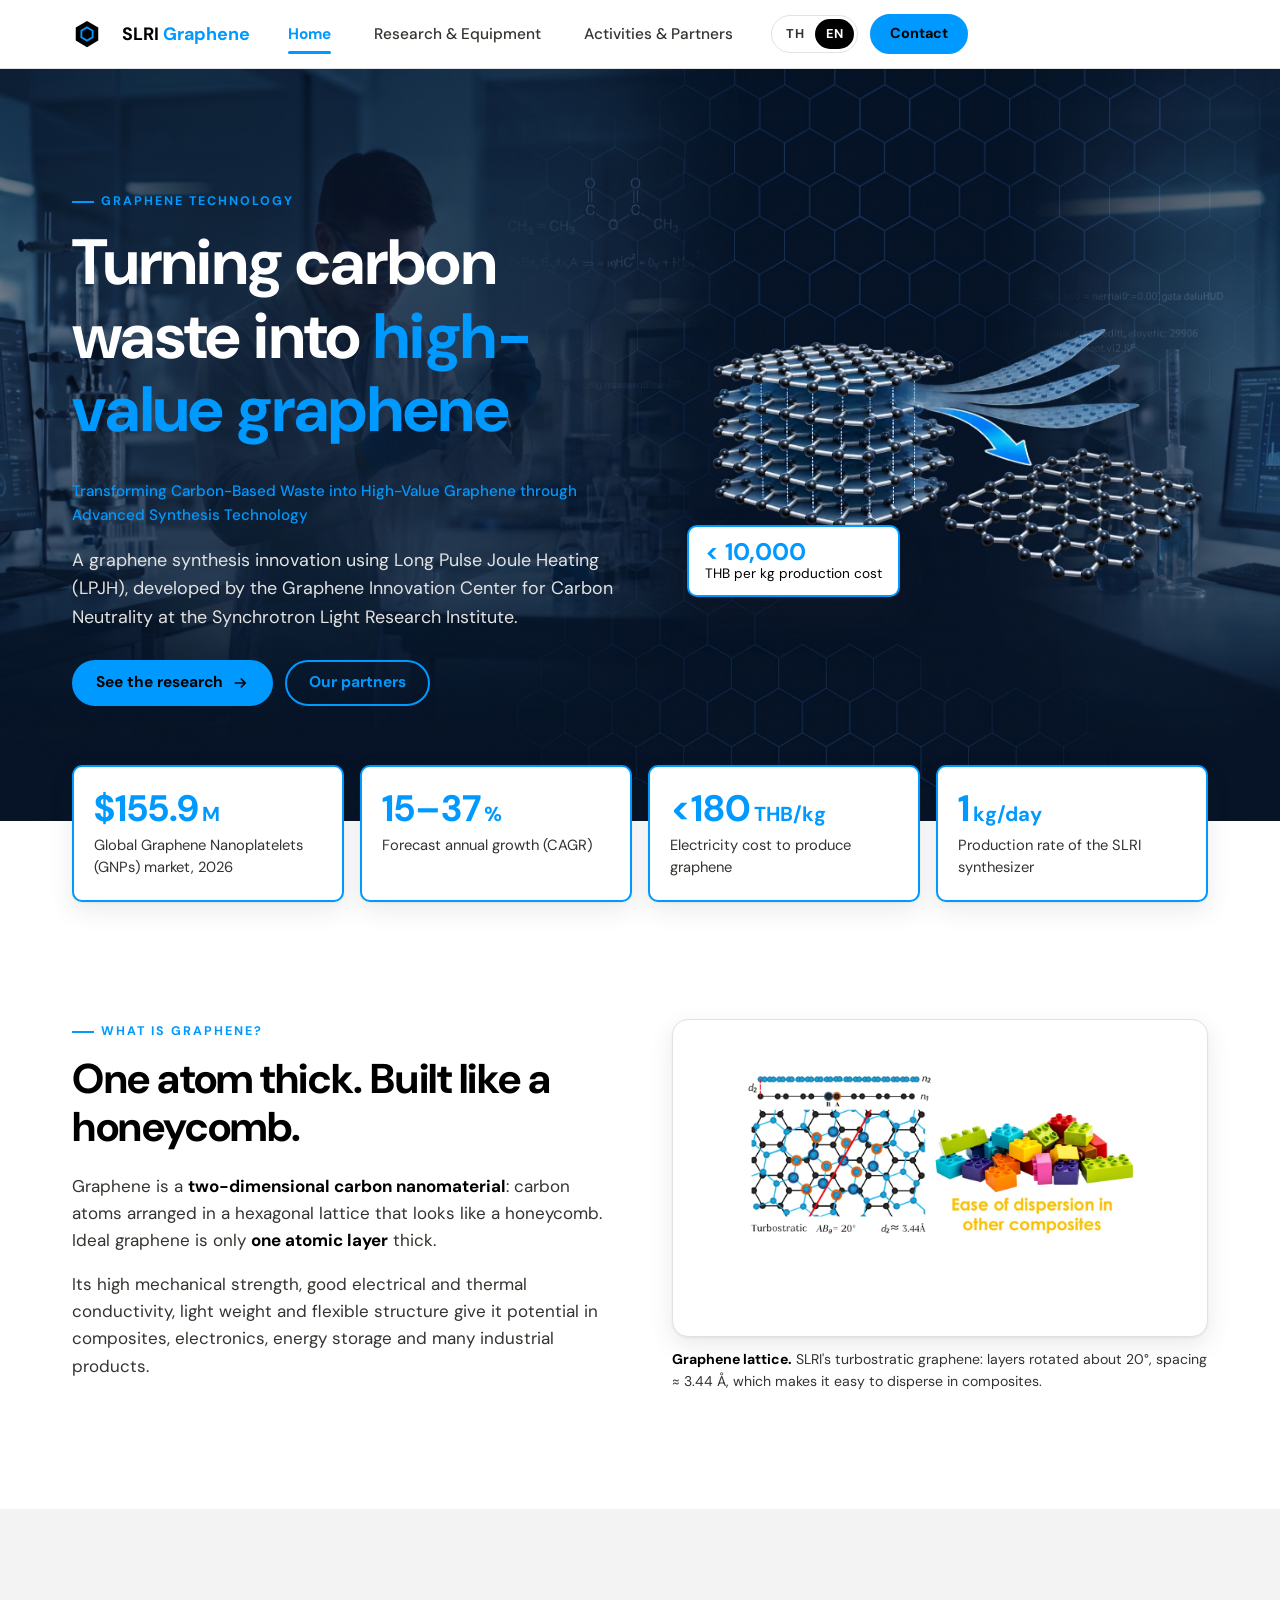
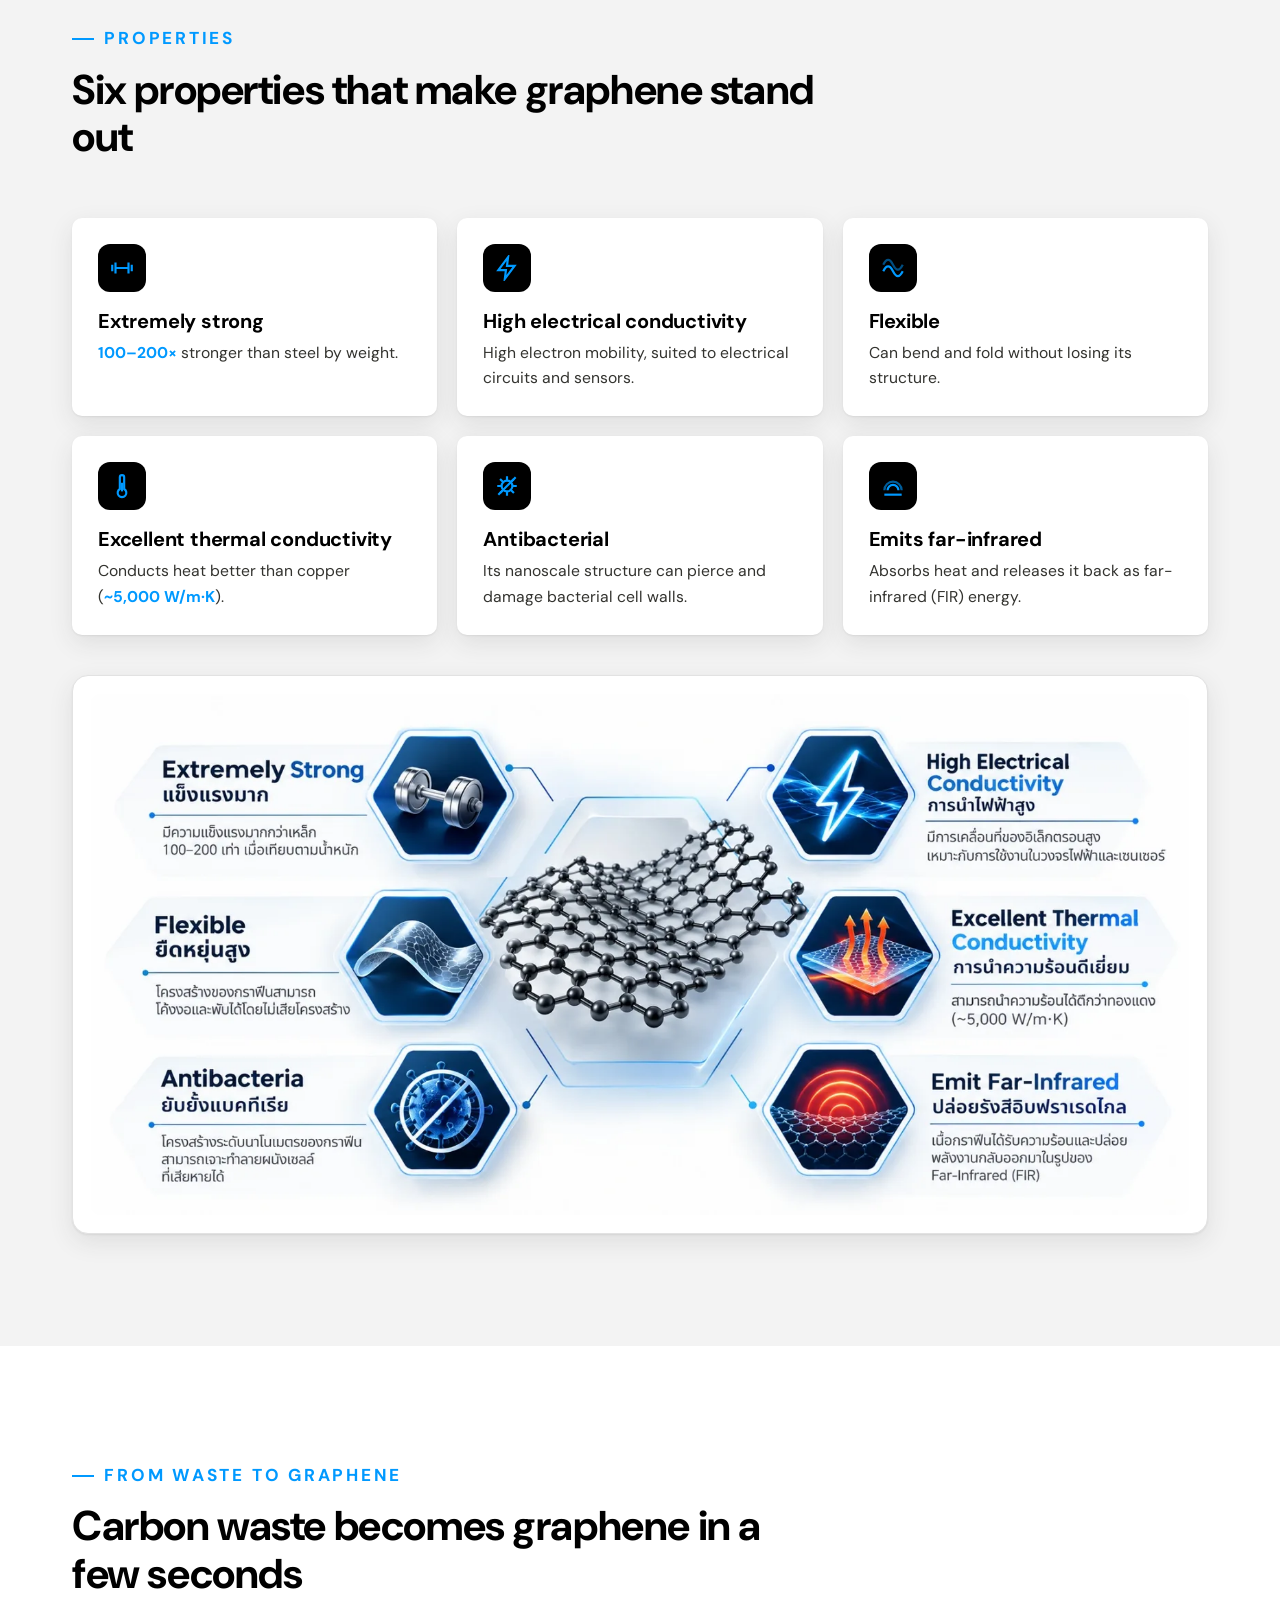
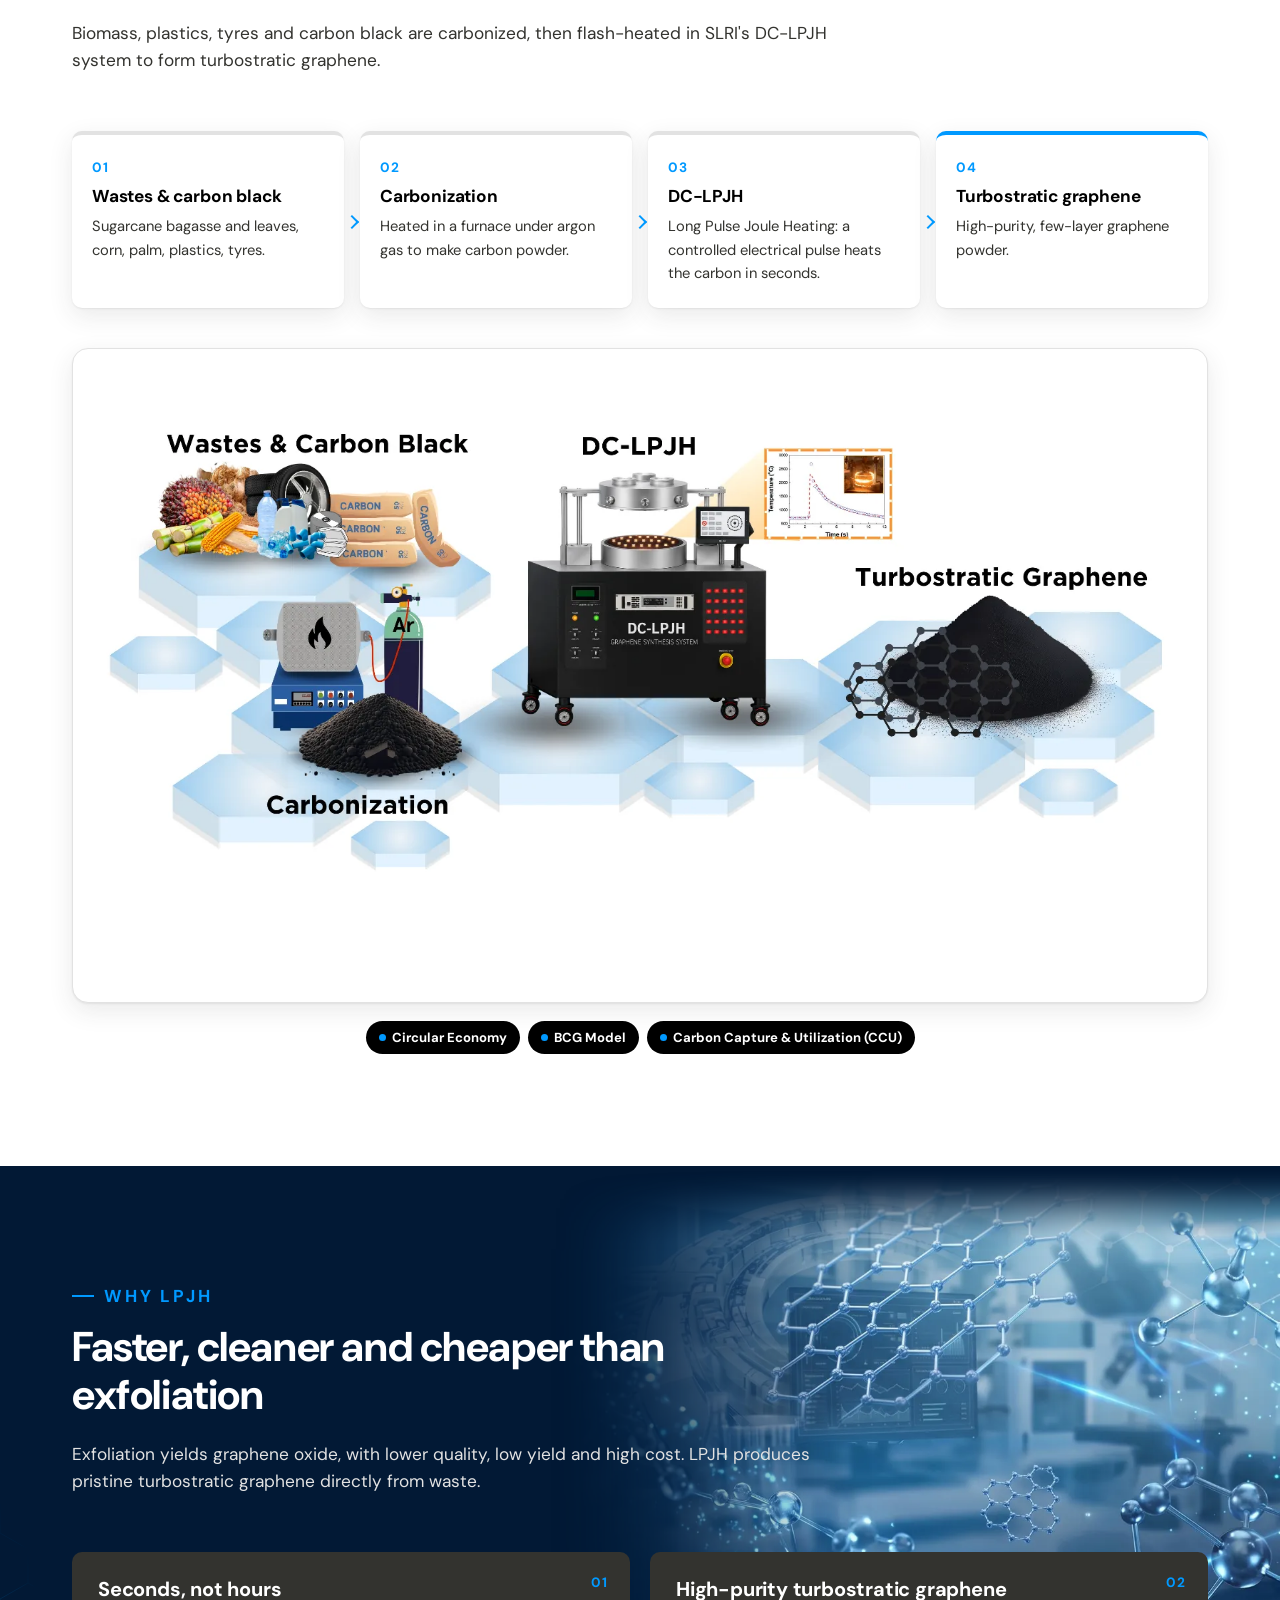
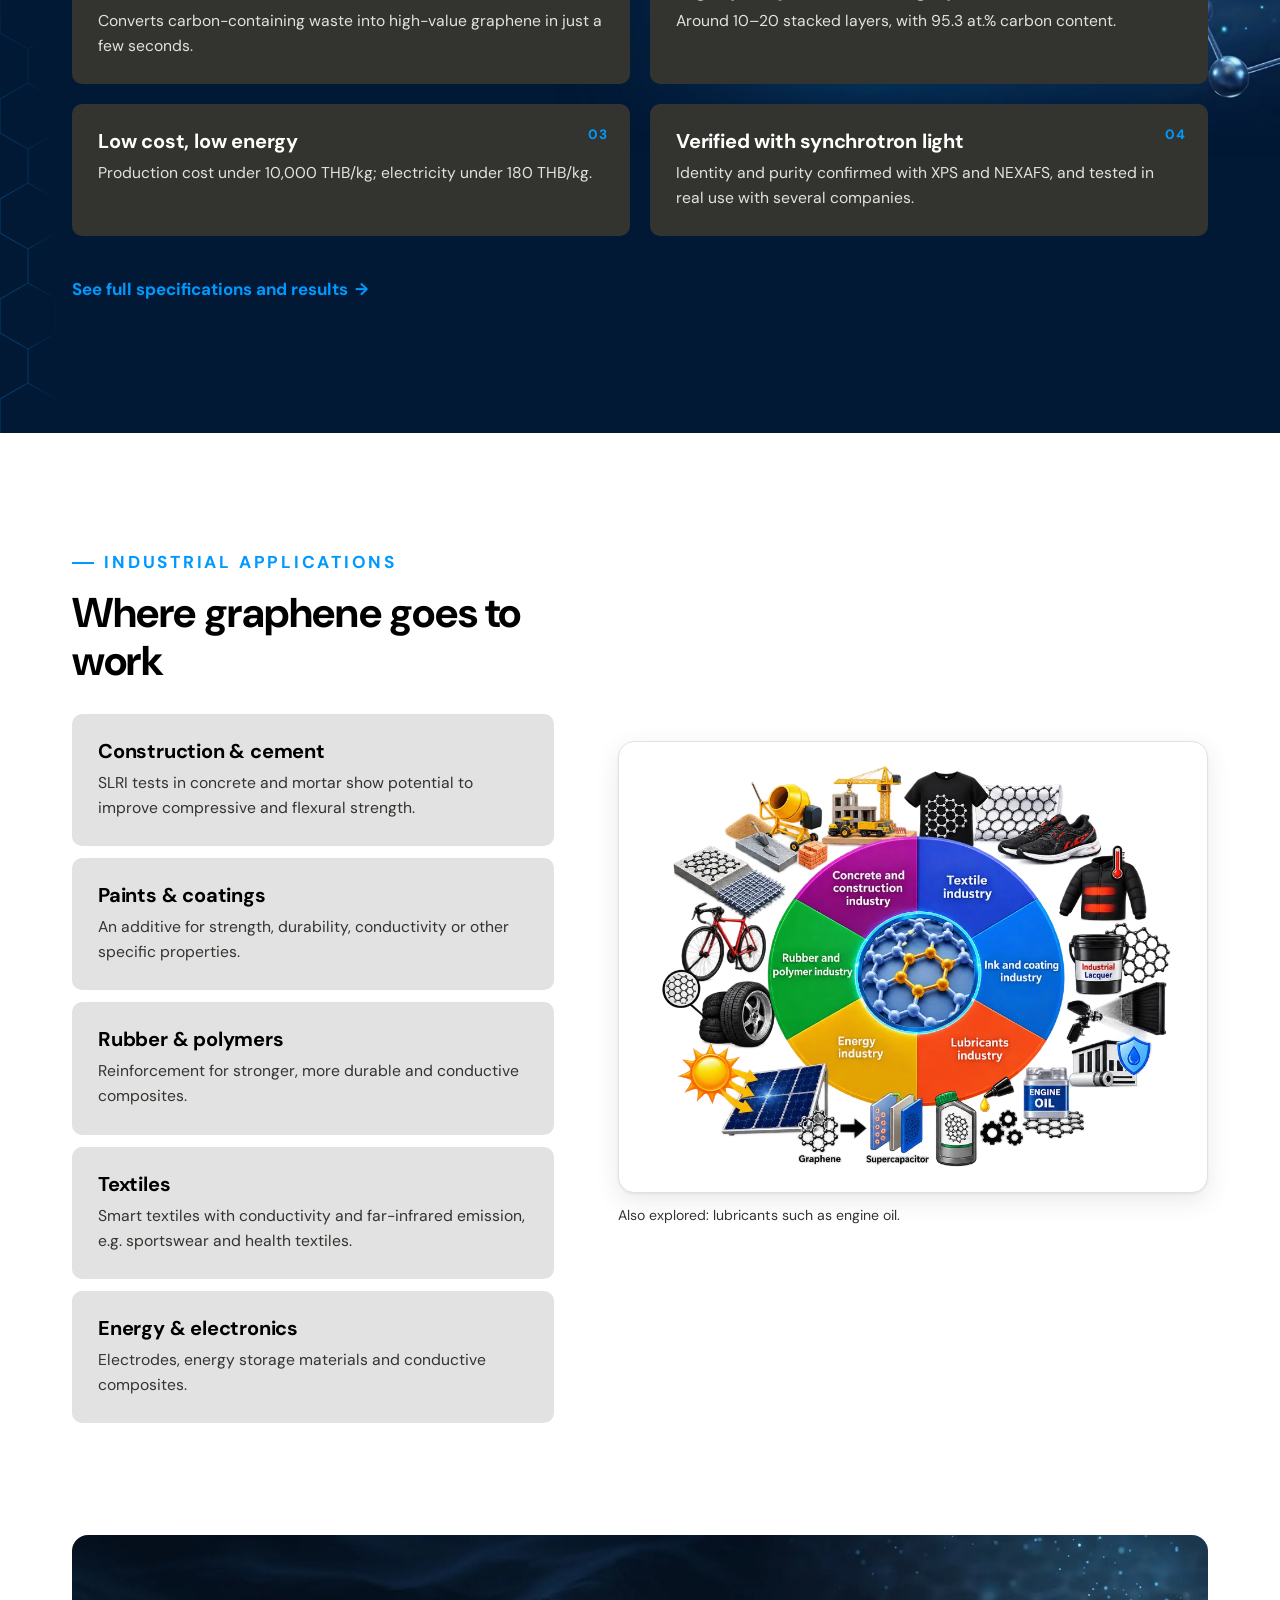
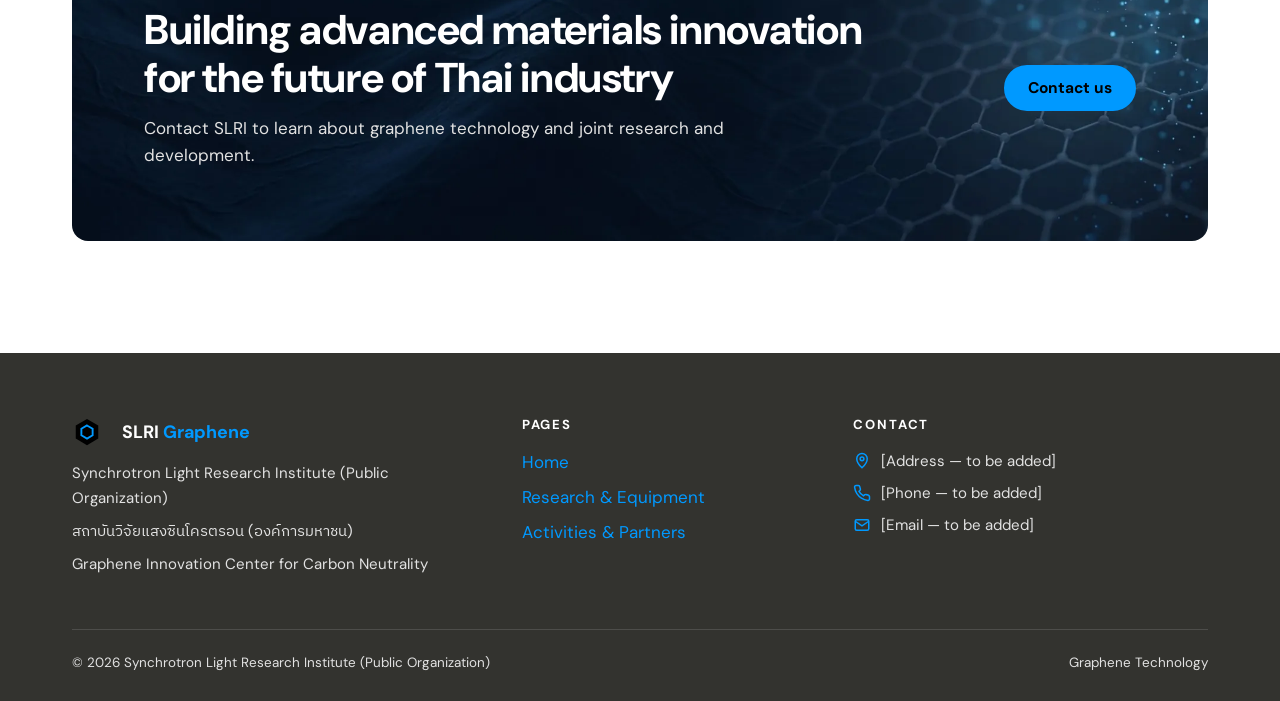
==== commit a13ca89b: "Add section background images, logo tiles and gallery grid - Background photos for the hero, Why LPJ" ====
--- a/index.html
+++ b/index.html
@@ -215,7 +215,7 @@
 </section>
 
 <!-- ============ WHY LPJH ============ -->
-<section class="section section--dark hex-bg" id="lpjh">
+<section class="section section--dark section--lpjh" id="lpjh">
   <div class="container">
     <div class="section-head reveal">
       <p class="eyebrow">Why LPJH</p>
--- a/styles.css
+++ b/styles.css
@@ -20,8 +20,8 @@
   --nav-h: 68px;
 
   /* Honeycomb line patterns (light on dark / dark on light) */
-  --hex-dark: url("data:image/svg+xml,%3Csvg xmlns='http://www.w3.org/2000/svg' width='56' height='100' viewBox='0 0 56 100'%3E%3Cpath d='M28 66L0 50V16L28 0l28 16v34L28 66zm0 0v34' fill='none' stroke='%230099FF' stroke-opacity='.22' stroke-width='1'/%3E%3C/svg%3E");
-  --hex-light: url("data:image/svg+xml,%3Csvg xmlns='http://www.w3.org/2000/svg' width='56' height='100' viewBox='0 0 56 100'%3E%3Cpath d='M28 66L0 50V16L28 0l28 16v34L28 66zm0 0v34' fill='none' stroke='%23E2E2E2' stroke-width='1'/%3E%3C/svg%3E");
+  /* --hex-dark: url("data:image/svg+xml,%3Csvg xmlns='http://www.w3.org/2000/svg' width='56' height='100' viewBox='0 0 56 100'%3E%3Cpath d='M28 66L0 50V16L28 0l28 16v34L28 66zm0 0v34' fill='none' stroke='%230099FF' stroke-opacity='.3' stroke-width='1'/%3E%3C/svg%3E");
+  --hex-light: url("data:image/svg+xml,%3Csvg xmlns='http://www.w3.org/2000/svg' width='56' height='100' viewBox='0 0 56 100'%3E%3Cpath d='M28 66L0 50V16L28 0l28 16v34L28 66zm0 0v34' fill='none' stroke='%23E2E2E2' stroke-width='1'/%3E%3C/svg%3E"); */
 }
 
 /* ---------- Language switching ---------- */
@@ -60,6 +60,39 @@
 .section--dark { background: var(--ink); color: var(--base); }
 .section--dark p { color: var(--surface); }
 .hex-bg { background-image: var(--hex-dark); background-size: 56px 100px; }
+/* "Why LPJH" background: plain navy, with the graphene image tucked into the right edge.
+   lpjh-bg-edge.webp = bright right part of the photo, faded on its left, top and bottom
+   so it melts into the navy. Its width follows the screen width (first number after "/"),
+   so it stays in the right margin instead of sitting behind the heading.
+   Bigger image: raise 58vw / 1000px. Push further right: use e.g. "right -8vw center". */
+.section--lpjh {
+  background:
+    url("assets/images/lpjh-bg-edge.webp") right top / min(58vw, 1000px) auto no-repeat,
+    #021935;
+}
+/* Faint honeycomb in the empty left margin. It fades out toward the content (right)
+   and toward the top, so it never sits behind text.
+   Stronger/fainter: change opacity. Wider/narrower zone: change width. */
+.section--lpjh { position: relative; overflow: hidden; }
+.section--lpjh > .container { position: relative; z-index: 1; }
+.section--lpjh::before {
+  content: ""; position: absolute; left: 0; bottom: 0; top: 25%;
+  width: max(0px, calc((100vw - var(--max)) / 2 + 40px));
+  background-image: url("data:image/svg+xml,%3Csvg xmlns='http://www.w3.org/2000/svg' width='56' height='100' viewBox='0 0 56 100'%3E%3Cpath d='M28 66L0 50V16L28 0l28 16v34L28 66zm0 0v34' fill='none' stroke='%230099FF' stroke-width='1'/%3E%3C/svg%3E");
+  background-size: 56px 100px;
+  opacity: .3;
+  -webkit-mask-image: radial-gradient(ellipse 100% 90% at 0% 85%, #000 25%, transparent 75%);
+          mask-image: radial-gradient(ellipse 100% 90% at 0% 85%, #000 25%, transparent 75%);
+  pointer-events: none;
+}
+@media (max-width: 1200px) {
+  /* Heading is wider than the free margin here, so shrink the image and nudge it off-screen */
+  .section--lpjh { background-position: right -18vw top; background-size: 62vw auto; }
+}
+@media (max-width: 860px) {
+  /* Phones: text fills the whole width, keep only a faint hint at the top-right corner */
+  .section--lpjh { background-position: right -55vw top; background-size: 95vw auto; }
+}
 .hex-bg-light { background-image: var(--hex-light); background-size: 56px 100px; }
 
 .eyebrow {
@@ -67,6 +100,8 @@
   font-size: .78rem; font-weight: 700; letter-spacing: .16em; text-transform: uppercase;
   color: var(--accent); margin-bottom: 14px;
 }
+/* Thai text looks broken with wide letter spacing, so keep Thai eyebrows tight */
+.eyebrow [lang="th"] { letter-spacing: .02em; }
 .eyebrow::before { content: ""; width: 22px; height: 2px; background: var(--accent); }
 .section-head { max-width: 760px; margin-bottom: clamp(32px, 5vw, 56px); }
 .section-head p { color: var(--deep); font-size: 1.08rem; }
@@ -103,10 +138,10 @@
 }
 .nav.is-scrolled { box-shadow: 0 6px 20px rgba(51, 51, 47, .10); }
 .nav__inner { height: var(--nav-h); display: flex; align-items: center; gap: 24px; }
-.logo { display: inline-flex; align-items: center; gap: 10px; color: var(--ink); font-weight: 700; font-size: 1.12rem; text-decoration: none !important; white-space: nowrap; }
+.logo { display: inline-flex; align-items: center; gap: 20px; color: var(--ink); font-weight: 700; font-size: 1.12rem; text-decoration: none !important; white-space: nowrap; }
 .logo svg { width: 30px; height: 30px; flex: none; }
 .logo b { color: var(--accent); }
-.nav__links { display: flex; gap: 6px; margin: 0 auto; list-style: none; padding: 0; }
+.nav__links { display: flex; gap: 15px; margin: 0 auto; list-style: none; padding: 0; }
 .nav__links a {
   position: relative; display: block; padding: 10px 14px; border-radius: 8px;
   color: var(--deep); font-weight: 500; font-size: .96rem; text-decoration: none;
@@ -150,10 +185,11 @@
 @media (max-width: 350px) { .logo span { display: none; } }
 
 /* ---------- Hero / page header ---------- */
-.hero { position: relative; background: var(--ink); color: var(--base); overflow: hidden; }
-.hero::before { content: ""; position: absolute; inset: 0; background-image: var(--hex-dark); background-size: 56px 100px; opacity: .9;
-  -webkit-mask-image: linear-gradient(90deg, transparent 0%, #000 55%); mask-image: linear-gradient(90deg, transparent 0%, #000 55%); }
-.hero__grid { position: relative; display: grid; grid-template-columns: 1.05fr .95fr; gap: clamp(28px, 5vw, 64px); align-items: center; padding: clamp(64px, 9vw, 120px) 0; }
+.hero { position: relative; background: #000 url("assets/images/66.jpg") center / cover no-repeat; color: var(--base); overflow: hidden; }
+/* .hero { position: relative; background: var(--ink); color: var(--base); overflow: hidden; } */
+/* .hero::before { content: ""; position: absolute; inset: 0; background-image: var(--hex-dark); background-size: 56px 100px; opacity: 0.9;
+  -webkit-mask-image: linear-gradient(90deg, transparent 0%, #000 55%); mask-image: linear-gradient(90deg, transparent 0%, #000 55%); } */
+.hero__grid { position: relative; display: grid; grid-template-columns: 1.05fr .95fr; gap: clamp(28px, 5vw, 64px); align-items: center; padding-top: clamp(64px, 9vw, 120px); padding-bottom: clamp(64px, 9vw, 120px); }
 .hero h1 { color: var(--base); }
 .hero h1 em { font-style: normal; color: var(--accent); }
 .hero__sub { font-size: 1.12rem; color: var(--surface); max-width: 560px; }
@@ -178,6 +214,24 @@
 .page-header .container { position: relative; padding-top: clamp(56px, 8vw, 96px); padding-bottom: clamp(48px, 7vw, 80px); }
 .page-header h1 { font-size: clamp(2rem, 4.4vw, 3.3rem); color: var(--base); max-width: 820px; }
 .page-header p { color: var(--surface); max-width: 680px; font-size: 1.1rem; margin: 0; }
+/* Research page header photo: dark on the left (behind text), lab + graphene on the right.
+   "right center" keeps the graphene sheet visible on narrow screens. */
+.page-header--research { background: #050d1a url("assets/images/research-header-bg.webp") right center / cover no-repeat; }
+.page-header--research::before { content: none; }
+@media (max-width: 760px) {
+  /* Phones: text covers the whole photo, so darken it */
+  .page-header--research { background: linear-gradient(rgba(5, 13, 26, .6), rgba(5, 13, 26, .6)), #050d1a url("assets/images/research-header-bg.webp") 80% center / cover no-repeat; }
+}
+/* Activities page header photo: the two people stay pinned to the right edge */
+.page-header--activities { background: #05142b url("assets/images/activities-header-bg.webp") right center / cover no-repeat; }
+.page-header--activities::before { content: none; }
+@media (max-width: 1200px) {
+  /* Laptops/tablets: text reaches the people, so fade the left side darker */
+  .page-header--activities { background: linear-gradient(90deg, rgba(5, 20, 43, .9) 0%, rgba(5, 20, 43, .7) 50%, rgba(5, 20, 43, 0) 80%), #05142b url("assets/images/activities-header-bg.webp") right center / cover no-repeat; }
+}
+@media (max-width: 760px) {
+  .page-header--activities { background: linear-gradient(rgba(5, 20, 43, .65), rgba(5, 20, 43, .65)), #05142b url("assets/images/activities-header-bg.webp") right center / cover no-repeat; }
+}
 .page-header__nav { display: flex; flex-wrap: wrap; gap: 8px; margin-top: 28px; }
 .chip {
   display: inline-flex; align-items: center; padding: 7px 14px; border-radius: 999px;
@@ -212,9 +266,12 @@
 .card--white { background: var(--base); box-shadow: var(--shadow); }
 .card--key { background: var(--base); border: 2px solid var(--accent); box-shadow: var(--shadow); }
 .card--dark { background: var(--deep); color: var(--base); }
-.card--dark p { color: var(--surface); }
 .card h3 { margin-bottom: .35em; }
 .card p { margin: 0; color: var(--deep); font-size: .98rem; }
+.card--dark p { color: var(--surface); } /* must stay after .card p */
+/* Image at the top of a card: always fills the card width, crops to 16:9 */
+.card__img { width: 100%; aspect-ratio: 16 / 9; object-fit: cover; border-radius: 8px; margin-bottom: 18px; background: var(--ink); }
+.card:has(.card__img) .card__num { top: 12px; right: 12px; background: var(--ink); padding: 3px 8px; border-radius: 6px; }
 .card--dark h3 { color: var(--base); }
 .card__icon {
   width: 48px; height: 48px; border-radius: 12px; display: grid; place-items: center;
@@ -303,7 +360,8 @@
   padding: 18px 22px; font-weight: 700; font-size: 1.05rem;
 }
 .acc__btn:focus-visible { outline: 3px solid var(--accent); outline-offset: -3px; }
-.acc__count { display: grid; place-items: center; min-width: 38px; height: 38px; border-radius: 10px; background: var(--ink); color: var(--accent); font-size: 1.05rem; }
+.acc__count { display: grid; place-items: center; min-width: 38px; height: 38px; border-radius: 10px; background: color-mix(in srgb, var(--accent) 10%, var(--base)); border: 1px solid color-mix(in srgb, var(--accent) 30%, var(--base)); color: var(--accent); font-size: 1.05rem; transition: background .2s, color .2s; }
+.acc__btn[aria-expanded="true"] .acc__count { background: var(--accent); border-color: var(--accent); color: var(--base); }
 .acc__chev { margin-left: auto; width: 12px; height: 12px; border-right: 2px solid var(--deep); border-bottom: 2px solid var(--deep); transform: rotate(45deg); transition: transform .25s; }
 .acc__btn[aria-expanded="true"] .acc__chev { transform: rotate(-135deg); }
 .acc__panel { padding: 0 22px 18px; }
@@ -317,7 +375,7 @@
 
 /* ---------- Citation ---------- */
 .citation { display: grid; grid-template-columns: auto 1fr; gap: 22px; align-items: start; border: 2px solid var(--accent); background: var(--base); border-radius: var(--radius-lg); padding: clamp(22px, 3vw, 34px); box-shadow: var(--shadow); }
-.citation__icon { width: 56px; height: 56px; border-radius: 14px; background: var(--ink); color: var(--accent); display: grid; place-items: center; }
+.citation__icon { width: 56px; height: 56px; border-radius: 14px; background: color-mix(in srgb, var(--accent) 10%, var(--base)); border: 1px solid color-mix(in srgb, var(--accent) 30%, var(--base)); color: var(--accent); display: grid; place-items: center; }
 .citation__icon svg { width: 28px; height: 28px; }
 .citation h3 { font-size: clamp(1.15rem, 2vw, 1.45rem); }
 .citation__meta { color: var(--deep); margin: 0; }
@@ -325,13 +383,34 @@
 @media (max-width: 560px) { .citation { grid-template-columns: 1fr; } }
 
 /* ---------- Gallery ---------- */
-.gallery { columns: 3 280px; column-gap: 16px; }
-.gallery__item { break-inside: avoid; margin: 0 0 16px; background: var(--surface); border-radius: var(--radius); overflow: hidden; box-shadow: var(--shadow); }
-.gallery__item img { width: 100%; transition: transform .4s; }
-.gallery__item button { all: unset; display: block; cursor: zoom-in; overflow: hidden; width: 100%; }
-.gallery__item button:hover img { transform: scale(1.04); }
+/* Fixed grid: every tile has the same row height and photos are cropped to fill (object-fit: cover),
+   so edges line up. Desktop = 4 columns; .is-big = 2x2, .is-wide = 2 columns. */
+.gallery { display: grid; grid-template-columns: repeat(4, 1fr); grid-auto-rows: 210px; gap: 14px; grid-auto-flow: dense; }
+.gallery__item { position: relative; margin: 0; background: var(--surface); border-radius: var(--radius); overflow: hidden; box-shadow: var(--shadow); min-width: 0; }
+.gallery__item.is-big { grid-column: span 2; grid-row: span 2; }
+.gallery__item.is-wide { grid-column: span 2; }
+.gallery__item button { all: unset; display: block; cursor: zoom-in; width: 100%; height: 100%; }
+.gallery__item img { width: 100%; height: 100%; object-fit: cover; transition: transform .5s; }
+.gallery__item button:hover img { transform: scale(1.05); }
 .gallery__item button:focus-visible { outline: 3px solid var(--accent); outline-offset: -3px; }
-.gallery__item figcaption { padding: 12px 14px; font-size: .88rem; color: var(--deep); background: var(--base); }
+/* Caption sits on the photo, on a dark fade so it is readable on any image */
+.gallery__item figcaption {
+  position: absolute; left: 0; right: 0; bottom: 0; pointer-events: none;
+  padding: 28px 14px 12px; font-size: .88rem; font-weight: 500; color: var(--base);
+  background: linear-gradient(transparent, rgba(0, 0, 0, .75));
+}
+.gallery__item.is-big figcaption { font-size: 1rem; padding: 40px 18px 16px; }
+@media (max-width: 900px) {
+  /* Tablet: 2 columns; the big tile becomes a full-width banner */
+  .gallery { grid-template-columns: repeat(2, 1fr); grid-auto-rows: 190px; }
+  .gallery__item.is-big { grid-column: span 2; grid-row: span 2; }
+}
+@media (max-width: 560px) {
+  /* Phone: 1 column, every photo 4:3 */
+  .gallery { grid-template-columns: 1fr; grid-auto-rows: auto; }
+  .gallery__item.is-big, .gallery__item.is-wide { grid-column: auto; grid-row: auto; }
+  .gallery__item button { aspect-ratio: 4 / 3; height: auto; }
+}
 
 /* ---------- Partners ---------- */
 .partner-group + .partner-group { margin-top: 44px; }
@@ -346,6 +425,22 @@
 .partner:hover { border-color: var(--accent); background: var(--base); transform: translateY(-2px); }
 .partner strong { font-size: 1.02rem; line-height: 1.3; }
 .partner span { font-size: .82rem; color: var(--deep); margin-top: 4px; line-height: 1.4; }
+/* Logo tiles: white card (logos have white backgrounds), logo centred and scaled to fit */
+/* Flex instead of grid so an incomplete last row is centred. --cols = tiles per row */
+.partners:has(.partner--logo) { --cols: 5; display: flex; flex-wrap: wrap; justify-content: center; }
+.partners:has(.partner--logo) .partner--logo { flex: 0 0 calc((100% - (var(--cols) - 1) * 14px) / var(--cols)); }
+@media (max-width: 960px) { .partners:has(.partner--logo) { --cols: 4; } }
+@media (max-width: 760px) { .partners:has(.partner--logo) { --cols: 3; } }
+.partner--logo {
+  align-items: center; justify-content: center; height: 120px; min-height: 0; padding: 16px 20px;
+  background: var(--base); border: 1px solid var(--surface); box-shadow: var(--shadow);
+}
+.partner--logo:hover { border-color: var(--accent); }
+.partner--logo img { max-width: 100%; max-height: 100%; width: auto; height: auto; object-fit: contain; }
+@media (max-width: 560px) {
+  .partners:has(.partner--logo) { --cols: 2; gap: 10px; }
+  .partners:has(.partner--logo) .partner--logo { flex-basis: calc((100% - 10px) / 2); height: 96px; padding: 12px; }
+}
 
 /* ---------- Feature block (Mitr Phol) ---------- */
 .feature { display: grid; grid-template-columns: 1fr 1fr; gap: clamp(28px, 5vw, 56px); align-items: start; }
@@ -361,13 +456,18 @@
 @media (max-width: 900px) { .feature { grid-template-columns: 1fr; } }
 
 /* ---------- CTA ---------- */
-.cta { position: relative; background: var(--ink); color: var(--base); border-radius: var(--radius-lg); padding: clamp(36px, 6vw, 72px); overflow: hidden; display: grid; grid-template-columns: 1fr auto; gap: 28px; align-items: center; }
-.cta::before { content: ""; position: absolute; inset: 0; background-image: var(--hex-dark); background-size: 56px 100px;
-  -webkit-mask-image: linear-gradient(90deg, transparent 30%, #000 100%); mask-image: linear-gradient(90deg, transparent 30%, #000 100%); }
+/* Background photo: dark waves on the left (behind text), honeycomb + particles on the right.
+   "right center" keeps the honeycomb visible when the box gets narrow. */
+.cta { position: relative; background: #0c192a url("assets/images/cta-bg.webp") right center / cover no-repeat; color: var(--base); border-radius: var(--radius-lg); padding: clamp(36px, 6vw, 72px); overflow: hidden; display: grid; grid-template-columns: 1fr auto; gap: 28px; align-items: center; }
+.cta::before { content: none; } /* old honeycomb overlay, replaced by the photo */
 .cta > * { position: relative; }
 .cta h2 { color: var(--base); margin-bottom: .3em; max-width: 720px; }
 .cta p { color: var(--surface); margin: 0; max-width: 620px; }
-@media (max-width: 760px) { .cta { grid-template-columns: 1fr; } }
+@media (max-width: 760px) {
+  .cta { grid-template-columns: 1fr; }
+  /* Phones: text runs over the bright right side, so add a dark layer for readability */
+  .cta { background: linear-gradient(rgba(5, 13, 28, .55), rgba(5, 13, 28, .55)), #0c192a url("assets/images/cta-bg.webp") 75% center / cover no-repeat; }
+}
 
 /* ---------- Footer ---------- */
 .footer { background: var(--deep); color: var(--surface); padding: 64px 0 28px; margin-top: 0; }
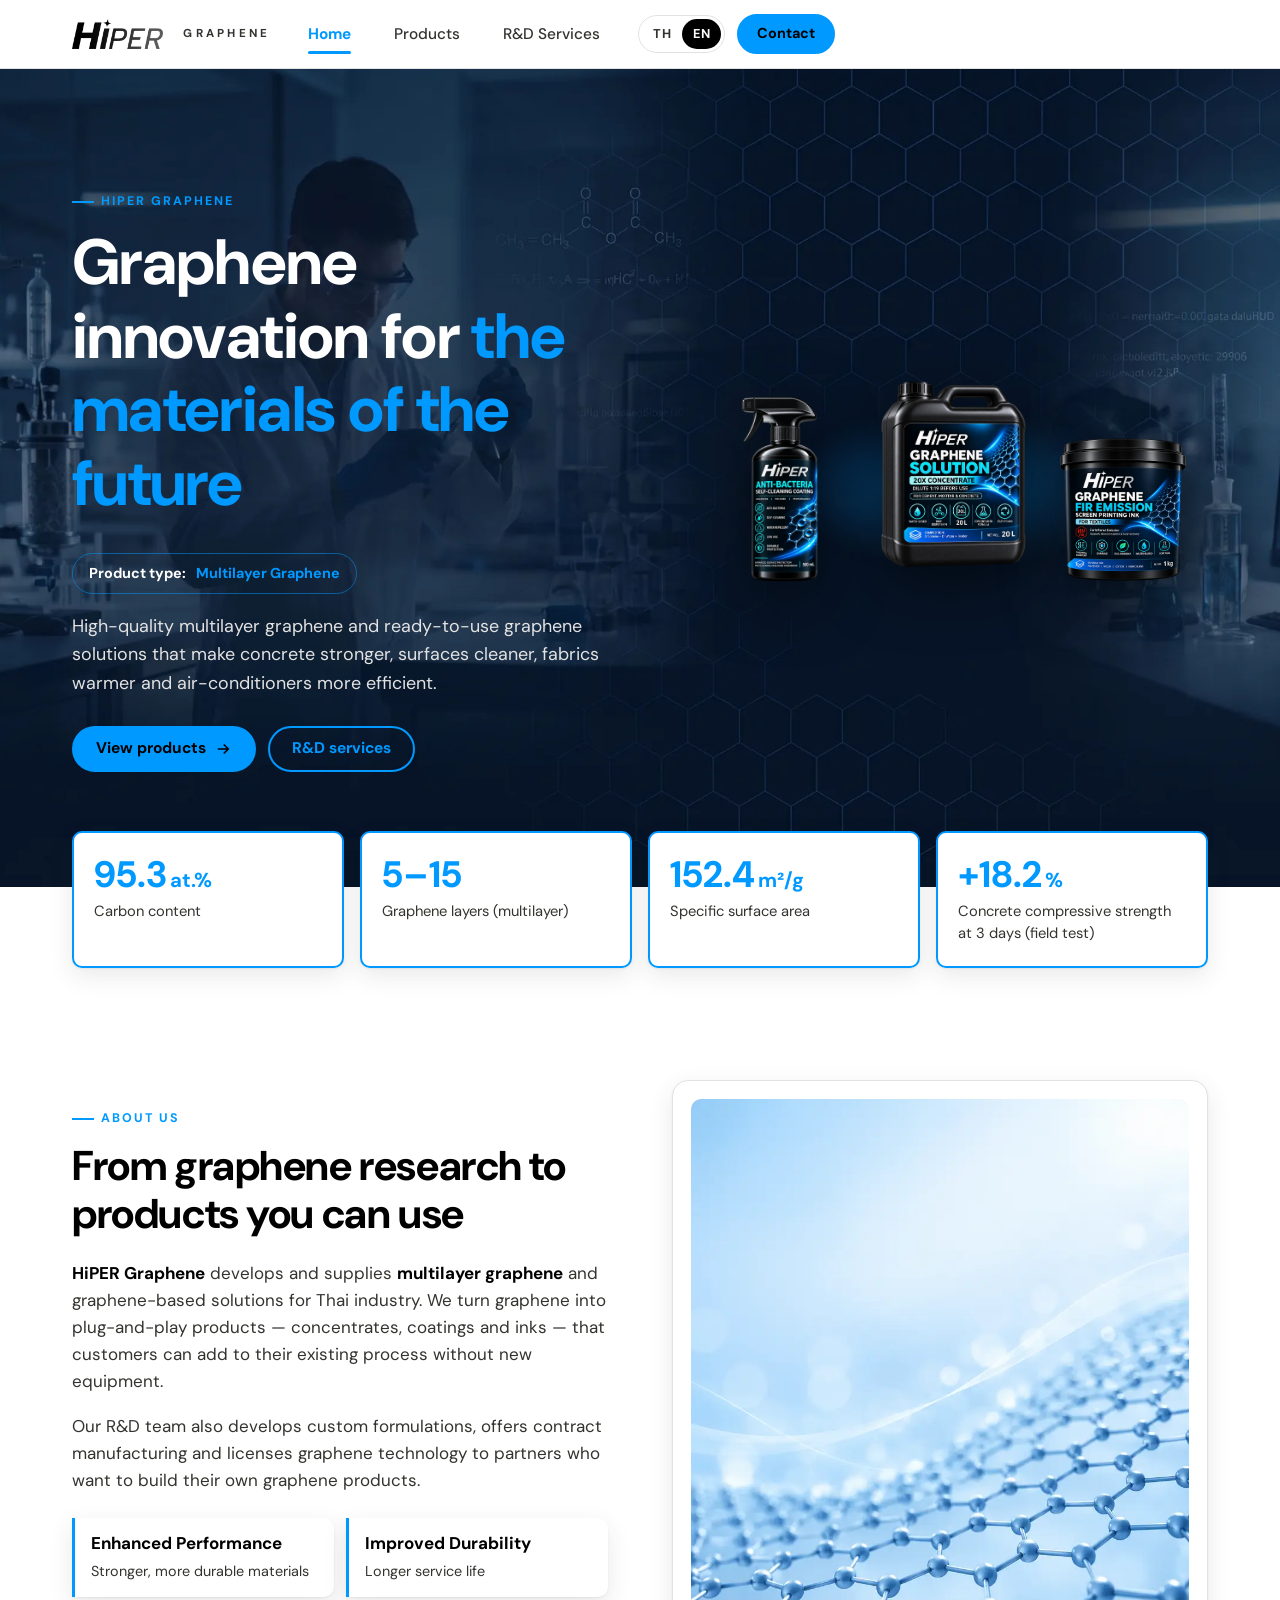
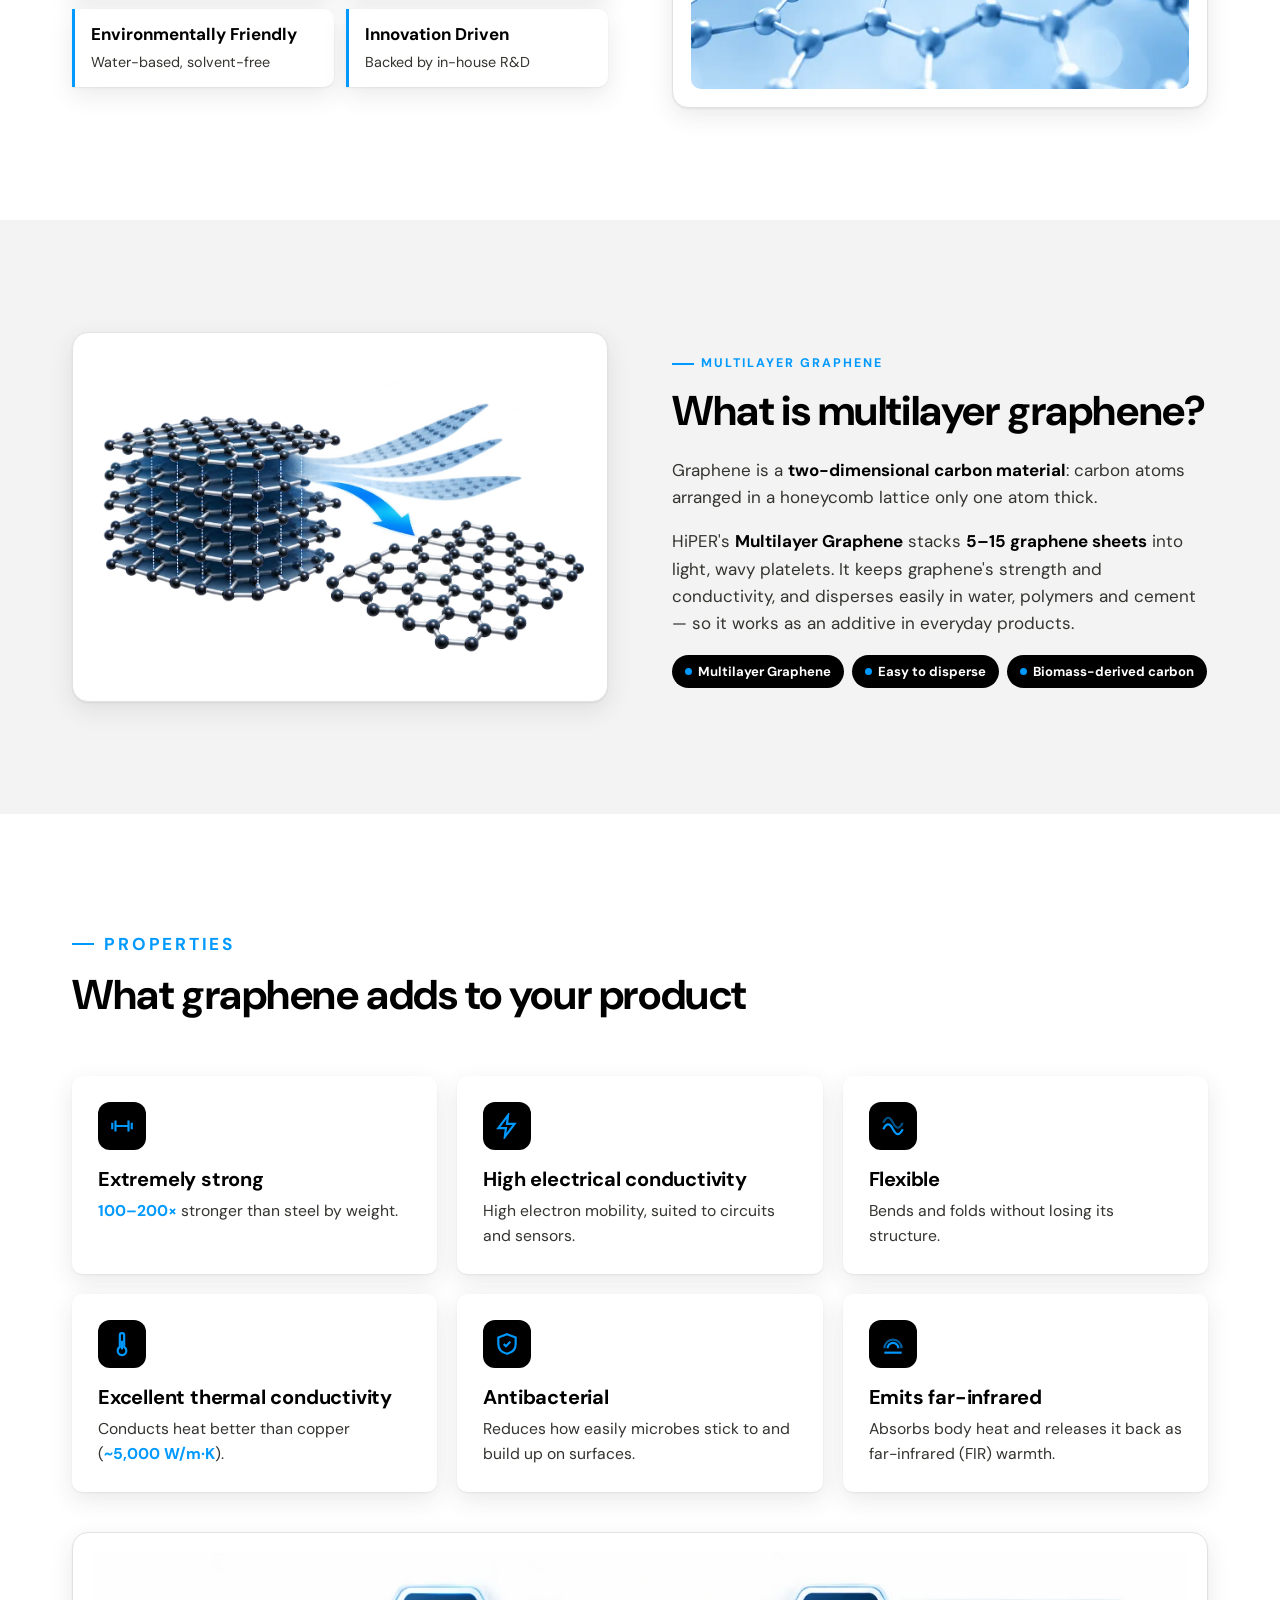
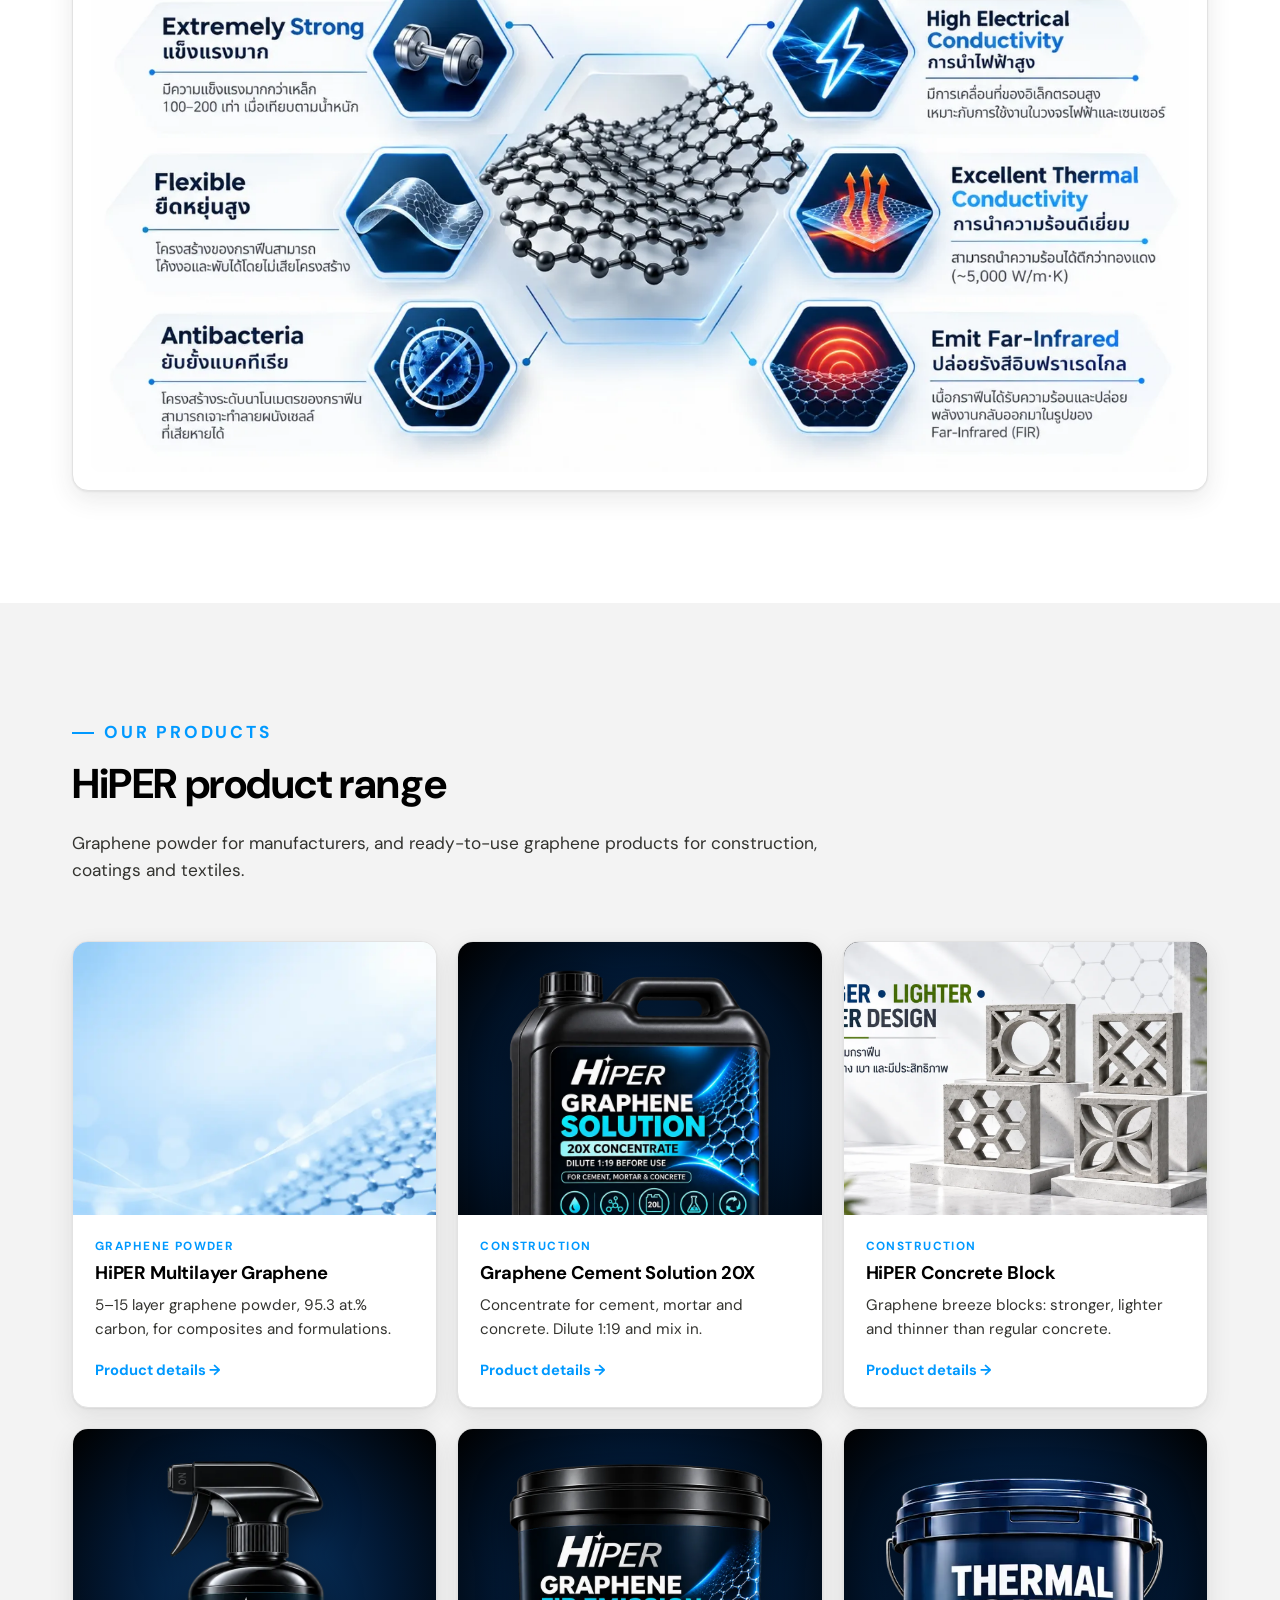
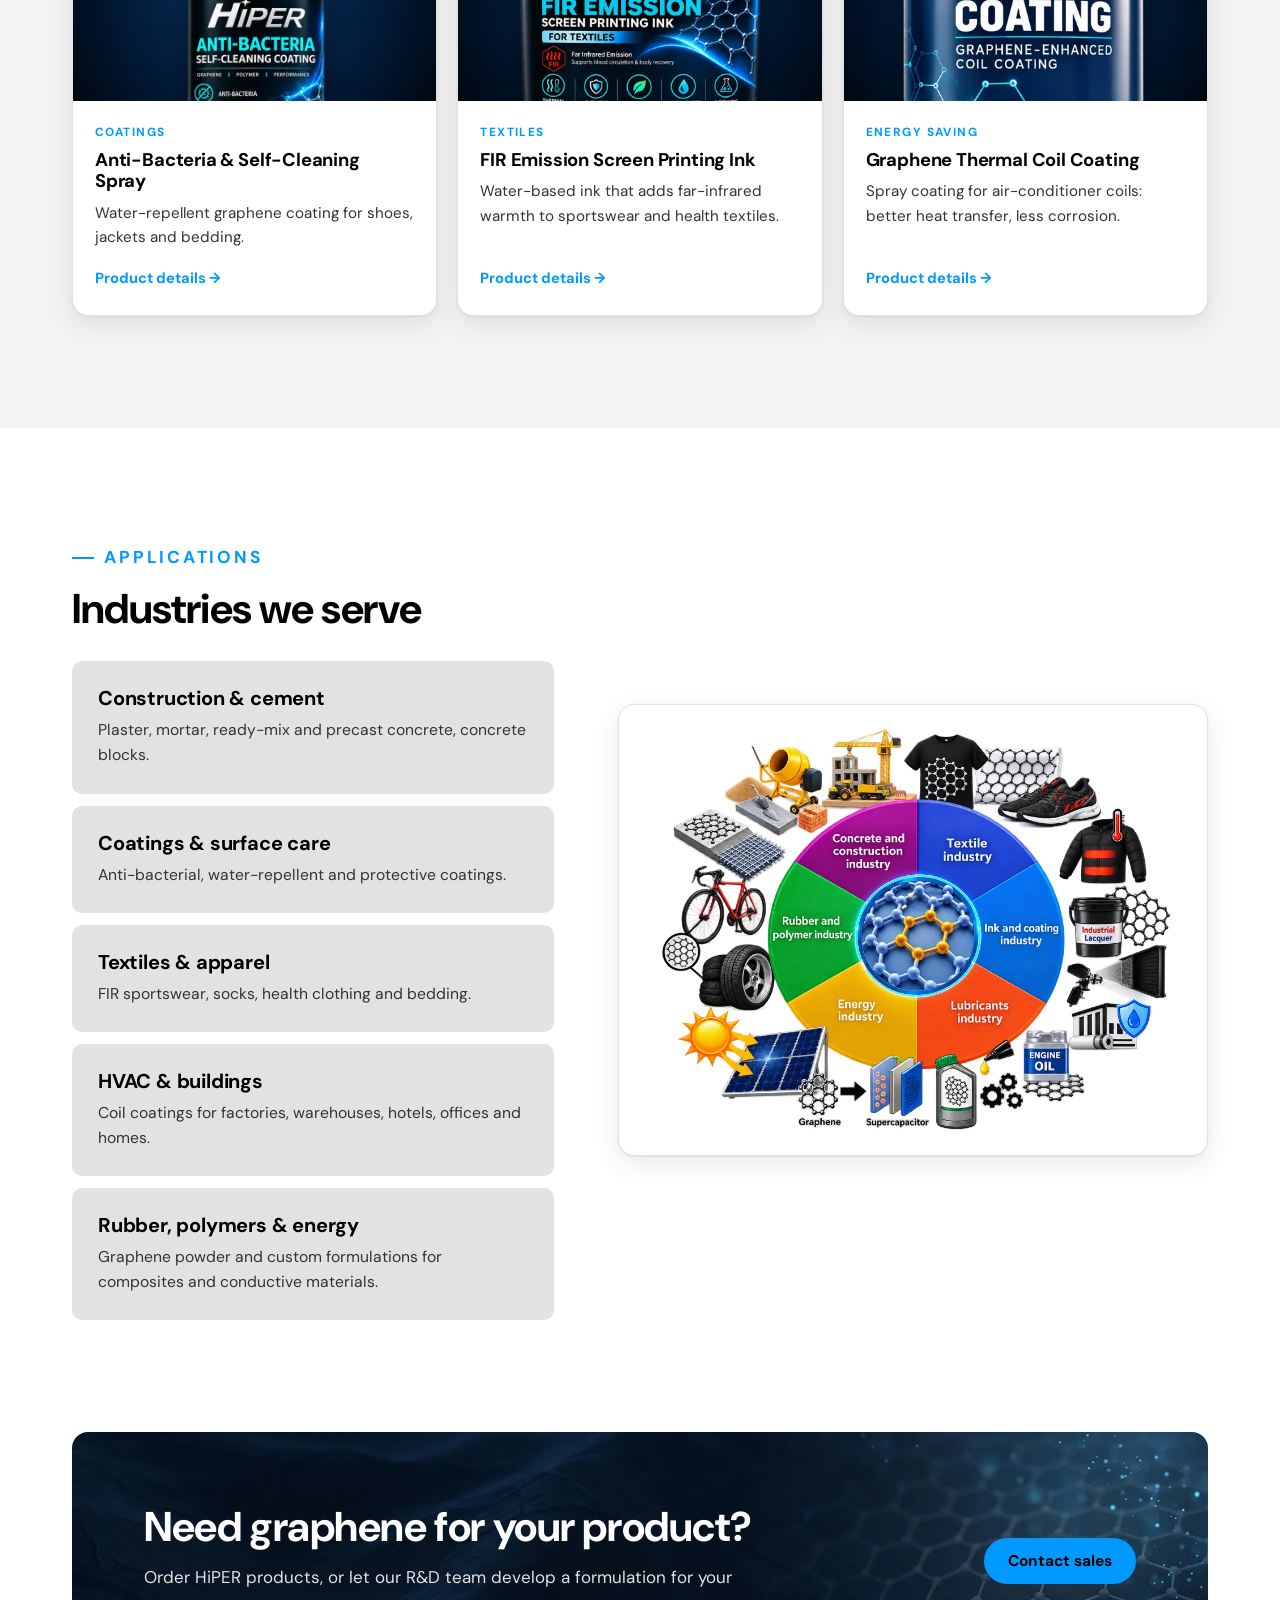
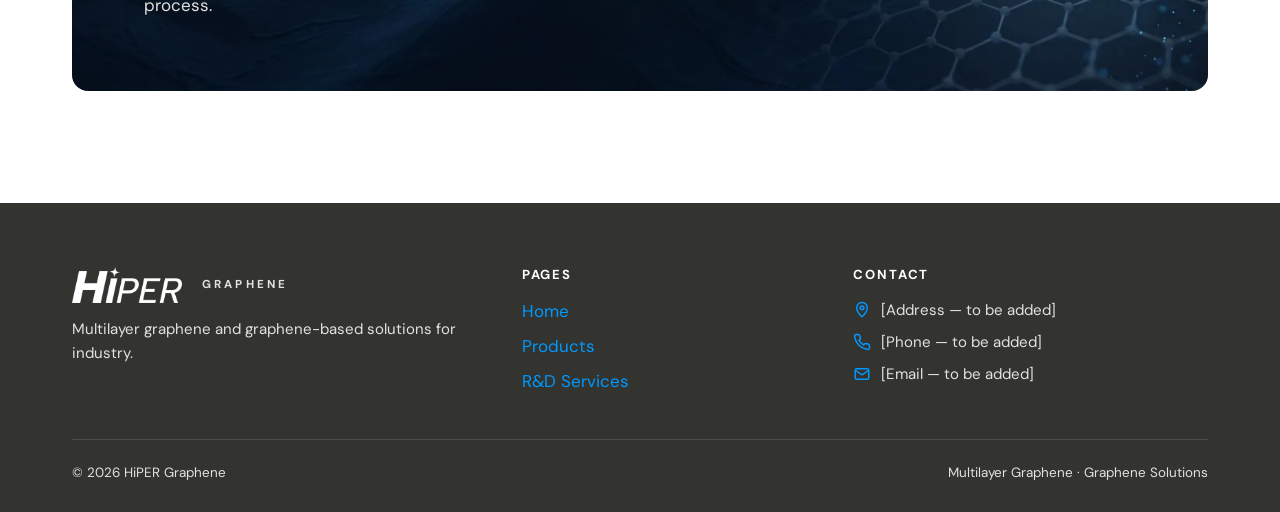
==== commit 94582e67: "v2: rebuild as HiPER Graphene product site Client feedback round 1: - Product sales site with compan" ====
--- a/index.html
+++ b/index.html
@@ -3,29 +3,30 @@
 <head>
   <meta charset="utf-8">
   <meta name="viewport" content="width=device-width, initial-scale=1">
-  <title>SLRI Graphene Technology</title>
-  <meta name="description" content="Turning carbon-based waste into high-value graphene with Long Pulse Joule Heating (LPJH) — Synchrotron Light Research Institute, Thailand.">
-  <script>try{var l=localStorage.getItem("slri-graphene-lang");if(l==="th"||l==="en")document.documentElement.lang=l;}catch(e){}</script>
+  <title>HiPER Graphene — Multilayer Graphene &amp; Graphene Solutions</title>
+  <meta name="description" content="HiPER Graphene supplies high-quality multilayer graphene and ready-to-use graphene solutions for construction, coatings, textiles and energy saving, plus custom R&amp;D formulation services.">
+  <script>try{var l=localStorage.getItem("hiper-graphene-lang");if(l==="th"||l==="en")document.documentElement.lang=l;}catch(e){}</script>
+  <link rel="icon" type="image/png" href="assets/images/hiper/logo-black.png">
   <link rel="preconnect" href="https://fonts.googleapis.com">
   <link rel="preconnect" href="https://fonts.gstatic.com" crossorigin>
   <link href="https://fonts.googleapis.com/css2?family=DM+Sans:opsz,wght@9..40,400;9..40,500;9..40,700&family=IBM+Plex+Sans+Thai:wght@300;400;500;600;700&display=swap" rel="stylesheet">
   <link rel="stylesheet" href="styles.css">
 </head>
-<body data-title-en="SLRI Graphene Technology" data-title-th="เทคโนโลยีกราฟีน | สถาบันวิจัยแสงซินโครตรอน">
+<body data-title-en="HiPER Graphene — Multilayer Graphene &amp; Graphene Solutions" data-title-th="HiPER Graphene | กราฟีนหลายชั้นและผลิตภัณฑ์กราฟีน">
 <a class="skip-link" href="#main"><span lang="en">Skip to content</span><span lang="th">ข้ามไปยังเนื้อหา</span></a>
 
 <!-- ============ NAV ============ -->
 <header class="nav">
   <div class="container nav__inner">
-    <a class="logo" href="index.html" aria-label="SLRI Graphene home">
-      <svg viewBox="0 0 32 32" aria-hidden="true"><path d="M16 2l12 7v14l-12 7-12-7V9z" fill="#000"/><path d="M16 9l6 3.5v7L16 23l-6-3.5v-7z" fill="none" stroke="#0099FF" stroke-width="2"/></svg>
-      <span>SLRI <b>Graphene</b></span>
+    <a class="logo" href="index.html" aria-label="HiPER Graphene home">
+      <img src="assets/images/hiper/logo-black.png" width="640" height="210" alt="HiPER">
+      <span class="logo__sub">Graphene</span>
     </a>
     <nav aria-label="Main">
       <ul class="nav__links" id="nav-links">
         <li><a href="index.html" aria-current="page"><span lang="en">Home</span><span lang="th">หน้าหลัก</span></a></li>
-        <li><a href="research.html"><span lang="en">Research &amp; Equipment</span><span lang="th">ผลงานวิจัยและอุปกรณ์</span></a></li>
-        <li><a href="activities.html"><span lang="en">Activities &amp; Partners</span><span lang="th">กิจกรรมและพาร์ทเนอร์</span></a></li>
+        <li><a href="products.html"><span lang="en">Products</span><span lang="th">ผลิตภัณฑ์</span></a></li>
+        <li><a href="services.html"><span lang="en">R&amp;D Services</span><span lang="th">บริการวิจัยและพัฒนา</span></a></li>
       </ul>
     </nav>
     <div class="nav__actions">
@@ -45,29 +46,26 @@
 <section class="hero">
   <div class="container hero__grid">
     <div>
-      <p class="eyebrow">Graphene Technology</p>
+      <p class="eyebrow">HiPER Graphene</p>
       <h1>
-        <span lang="en">Turning carbon waste into <em>high-value graphene</em></span>
-        <span lang="th">เปลี่ยนวัสดุเหลือทิ้งให้เป็น<em>กราฟีนมูลค่าสูง</em></span>
+        <span lang="en">Graphene innovation for <em>the materials of the future</em></span>
+        <span lang="th">นวัตกรรมกราฟีน<em>เพื่อวัสดุแห่งอนาคต</em></span>
       </h1>
-      <p class="hero__en">Transforming Carbon-Based Waste into High-Value Graphene through Advanced Synthesis Technology</p>
+      <p class="hero__type"><span lang="en">Product type:</span><span lang="th">ประเภทผลิตภัณฑ์:</span> <b>Multilayer Graphene</b></p>
       <p class="hero__sub">
-        <span lang="en">A graphene synthesis innovation using Long Pulse Joule Heating (LPJH), developed by the Graphene Innovation Center for Carbon Neutrality at the Synchrotron Light Research Institute.</span>
-        <span lang="th">นวัตกรรมการสังเคราะห์กราฟีนด้วยเทคนิคความร้อนกระตุ้นแบบพัลส์ยาว (Long Pulse Joule Heating: LPJH) พัฒนาโดยศูนย์นวัตกรรมกราฟีนเพื่อความเป็นกลางทางคาร์บอน สถาบันวิจัยแสงซินโครตรอน</span>
+        <span lang="en">High-quality multilayer graphene and ready-to-use graphene solutions that make concrete stronger, surfaces cleaner, fabrics warmer and air-conditioners more efficient.</span>
+        <span lang="th">กราฟีนหลายชั้นคุณภาพสูง และผลิตภัณฑ์กราฟีนพร้อมใช้งาน ที่ช่วยให้คอนกรีตแข็งแรงขึ้น พื้นผิวสะอาดขึ้น ผ้าอบอุ่นขึ้น และระบบแอร์ทำงานได้มีประสิทธิภาพมากขึ้น</span>
       </p>
       <div class="hero__ctas">
-        <a class="btn btn--primary" href="research.html"><span lang="en">See the research</span><span lang="th">ดูผลงานวิจัย</span>
+        <a class="btn btn--primary" href="products.html"><span lang="en">View products</span><span lang="th">ดูผลิตภัณฑ์</span>
           <svg viewBox="0 0 24 24" fill="none" stroke="currentColor" stroke-width="2.2" aria-hidden="true"><path d="M5 12h14M13 6l6 6-6 6"/></svg></a>
-        <a class="btn btn--outline" href="activities.html"><span lang="en">Our partners</span><span lang="th">พาร์ทเนอร์ของเรา</span></a>
-      </div>
-    </div>
-    <div class="hero__visual reveal">
-      <img src="assets/images/graphene-structure.webp" width="1169" height="780"
-           alt="Illustration of stacked graphite layers separating into a single graphene sheet with a honeycomb lattice">
-      <div class="hero__badge">
-        <strong>&lt; 10,000</strong>
-        <span lang="en">THB per kg production cost</span><span lang="th">บาท/กก. ต้นทุนการผลิต</span>
-      </div>
+        <a class="btn btn--outline" href="services.html"><span lang="en">R&amp;D services</span><span lang="th">บริการวิจัยและพัฒนา</span></a>
+      </div>
+    </div>
+    <div class="hero__products reveal">
+      <img src="assets/images/hiper/product-spray.webp" width="720" height="900" alt="HiPER Anti-Bacteria Self-Cleaning Coating spray bottle">
+      <img src="assets/images/hiper/product-solution.webp" width="826" height="900" alt="HiPER Graphene Solution 20X Concentrate, 20 litre jerrycan">
+      <img src="assets/images/hiper/product-ink.webp" width="900" height="900" alt="HiPER Graphene FIR Emission Screen Printing Ink, 1 kg bucket">
     </div>
   </div>
 </section>
@@ -77,60 +75,86 @@
   <div class="container">
     <div class="stats stats--overlap">
       <div class="stat reveal">
-        <span class="stat__num">$<span data-count="155.9" data-decimals="1">155.9</span><span class="stat__unit">M</span></span>
-        <span class="stat__label" lang="en">Global Graphene Nanoplatelets (GNPs) market, 2026</span>
-        <span class="stat__label" lang="th">มูลค่าตลาด Graphene Nanoplatelets (GNPs) ทั่วโลก ปี 2026</span>
+        <span class="stat__num"><span data-count="95.3" data-decimals="1">95.3</span><span class="stat__unit">at.%</span></span>
+        <span class="stat__label" lang="en">Carbon content</span>
+        <span class="stat__label" lang="th">ปริมาณคาร์บอน</span>
       </div>
       <div class="stat reveal">
-        <span class="stat__num">15–<span data-count="37">37</span><span class="stat__unit">%</span></span>
-        <span class="stat__label" lang="en">Forecast annual growth (CAGR)</span>
-        <span class="stat__label" lang="th">อัตราการเติบโตเฉลี่ยสะสม (CAGR) ต่อปี</span>
+        <span class="stat__num">5–<span data-count="15">15</span></span>
+        <span class="stat__label" lang="en">Graphene layers (multilayer)</span>
+        <span class="stat__label" lang="th">จำนวนชั้นกราฟีน (Multilayer)</span>
       </div>
       <div class="stat reveal">
-        <span class="stat__num">&lt;<span data-count="180">180</span><span class="stat__unit">THB/kg</span></span>
-        <span class="stat__label" lang="en">Electricity cost to produce graphene</span>
-        <span class="stat__label" lang="th">ค่าไฟฟ้าในการผลิตกราฟีน</span>
+        <span class="stat__num"><span data-count="152.4" data-decimals="1">152.4</span><span class="stat__unit">m²/g</span></span>
+        <span class="stat__label" lang="en">Specific surface area</span>
+        <span class="stat__label" lang="th">พื้นที่ผิวจำเพาะ</span>
       </div>
       <div class="stat reveal">
-        <span class="stat__num"><span data-count="1">1</span><span class="stat__unit">kg/day</span></span>
-        <span class="stat__label" lang="en">Production rate of the SLRI synthesizer</span>
-        <span class="stat__label" lang="th">กำลังการผลิตของเครื่องสังเคราะห์ของสถาบันฯ</span>
-      </div>
-    </div>
-  </div>
-</section>
-
-<!-- ============ WHAT IS GRAPHENE ============ -->
-<section class="section" id="what">
+        <span class="stat__num">+<span data-count="18.2" data-decimals="1">18.2</span><span class="stat__unit">%</span></span>
+        <span class="stat__label" lang="en">Concrete compressive strength at 3 days (field test)</span>
+        <span class="stat__label" lang="th">กำลังอัดคอนกรีตที่ 3 วัน (ผลทดสอบภาคสนาม)</span>
+      </div>
+    </div>
+  </div>
+</section>
+
+<!-- ============ ABOUT ============ -->
+<section class="section" id="about">
   <div class="container split">
     <div class="reveal">
-      <p class="eyebrow">What is Graphene?</p>
-      <h2><span lang="en">One atom thick. Built like a honeycomb.</span><span lang="th">กราฟีนคืออะไร?</span></h2>
+      <p class="eyebrow"><span lang="en">About us</span><span lang="th">เกี่ยวกับเรา</span></p>
+      <h2><span lang="en">From graphene research to products you can use</span><span lang="th">จากงานวิจัยกราฟีน สู่ผลิตภัณฑ์ที่ใช้งานได้จริง</span></h2>
       <div class="prose">
-        <p lang="en">Graphene is a <strong>two-dimensional carbon nanomaterial</strong>: carbon atoms arranged in a hexagonal lattice that looks like a honeycomb. Ideal graphene is only <strong class="accent">one atomic layer</strong> thick.</p>
-        <p lang="th">กราฟีน (Graphene) เป็น<strong>วัสดุนาโนคาร์บอนสองมิติ</strong> (Two-Dimensional Carbon Material) ที่ประกอบด้วยอะตอมของคาร์บอนจัดเรียงตัวเป็นโครงสร้างตาข่ายหกเหลี่ยมคล้ายรังผึ้ง (Honeycomb Structure) โดยกราฟีนในอุดมคติมีความหนาเพียง<strong class="accent">หนึ่งชั้นอะตอม</strong></p>
-        <p lang="en">Its high mechanical strength, good electrical and thermal conductivity, light weight and flexible structure give it potential in composites, electronics, energy storage and many industrial products.</p>
-        <p lang="th">ด้วยความแข็งแรงเชิงกลสูง การนำไฟฟ้าและนำความร้อนที่ดี น้ำหนักเบา และความยืดหยุ่นของโครงสร้าง กราฟีนจึงมีศักยภาพในการพัฒนาวัสดุคอมโพสิต อุปกรณ์อิเล็กทรอนิกส์ วัสดุกักเก็บพลังงาน และผลิตภัณฑ์อุตสาหกรรมหลากหลายประเภท</p>
+        <p lang="en"><strong>HiPER Graphene</strong> develops and supplies <strong class="accent">multilayer graphene</strong> and graphene-based solutions for Thai industry. We turn graphene into plug-and-play products — concentrates, coatings and inks — that customers can add to their existing process without new equipment.</p>
+        <p lang="th"><strong>HiPER Graphene</strong> พัฒนาและจำหน่าย<strong class="accent">กราฟีนหลายชั้น (Multilayer Graphene)</strong> และผลิตภัณฑ์ที่มีกราฟีนเป็นส่วนประกอบสำหรับภาคอุตสาหกรรม เราเปลี่ยนกราฟีนให้เป็นผลิตภัณฑ์พร้อมใช้ (Plug-and-Play) ทั้งสารละลายเข้มข้น สารเคลือบ และหมึกพิมพ์ ที่ลูกค้านำไปผสมในกระบวนการเดิมได้ทันทีโดยไม่ต้องลงทุนเครื่องจักรใหม่</p>
+        <p lang="en">Our R&amp;D team also develops custom formulations, offers contract manufacturing and licenses graphene technology to partners who want to build their own graphene products.</p>
+        <p lang="th">ทีมวิจัยและพัฒนาของเรายังรับพัฒนาสูตรเฉพาะสำหรับลูกค้า รับจ้างผลิต และให้สิทธิ์ใช้เทคโนโลยีกราฟีนแก่พาร์ทเนอร์ที่ต้องการสร้างผลิตภัณฑ์กราฟีนของตนเอง</p>
+      </div>
+      <div class="about__pillars">
+        <div><strong>Enhanced Performance</strong><span lang="en">Stronger, more durable materials</span><span lang="th">วัสดุแข็งแรงและทนทานขึ้น</span></div>
+        <div><strong>Improved Durability</strong><span lang="en">Longer service life</span><span lang="th">ยืดอายุการใช้งาน</span></div>
+        <div><strong>Environmentally Friendly</strong><span lang="en">Water-based, solvent-free</span><span lang="th">สูตรน้ำ ปราศจากตัวทำละลาย</span></div>
+        <div><strong>Innovation Driven</strong><span lang="en">Backed by in-house R&amp;D</span><span lang="th">ขับเคลื่อนด้วยงานวิจัย</span></div>
       </div>
     </div>
     <figure class="figure reveal">
       <div class="figure__frame figure__frame--white">
-        <img src="assets/images/turbostratic-model.webp" width="1280" height="720" loading="lazy"
-             alt="Atomic model of two stacked graphene layers rotated against each other, with the caption Ease of dispersion in other composites">
-      </div>
-      <figcaption><strong lang="en">Graphene lattice.</strong><strong lang="th">โครงสร้างตาข่ายของกราฟีน</strong>
-        <span lang="en">SLRI's turbostratic graphene: layers rotated about 20°, spacing ≈ 3.44 Å, which makes it easy to disperse in composites.</span>
-        <span lang="th">กราฟีนชนิดเทอร์โบสแตรติกของสถาบันฯ ชั้นบิดตัวราว 20° ระยะห่างระหว่างชั้น ≈ 3.44 Å จึงกระจายตัวในวัสดุคอมโพสิตได้ง่าย</span></figcaption>
+        <img src="assets/images/hiper/graphene-wave.webp" width="844" height="1000" loading="lazy"
+             alt="Blue graphene honeycomb sheet flowing across a light background">
+      </div>
     </figure>
   </div>
 </section>
 
+<!-- ============ WHAT IS MULTILAYER GRAPHENE ============ -->
+<section class="section section--alt" id="what">
+  <div class="container split">
+    <figure class="figure reveal">
+      <div class="figure__frame figure__frame--white">
+        <img src="assets/images/graphene-structure.webp" width="1169" height="780" loading="lazy"
+             alt="Illustration of stacked graphene layers separating into a single graphene sheet with a honeycomb lattice">
+      </div>
+    </figure>
+    <div class="reveal">
+      <p class="eyebrow">Multilayer Graphene</p>
+      <h2><span lang="en">What is multilayer graphene?</span><span lang="th">กราฟีนหลายชั้นคืออะไร?</span></h2>
+      <div class="prose">
+        <p lang="en">Graphene is a <strong>two-dimensional carbon material</strong>: carbon atoms arranged in a honeycomb lattice only one atom thick.</p>
+        <p lang="th">กราฟีน (Graphene) เป็น<strong>วัสดุคาร์บอนสองมิติ</strong> ที่อะตอมคาร์บอนเรียงตัวเป็นโครงสร้างตาข่ายหกเหลี่ยมคล้ายรังผึ้ง หนาเพียงหนึ่งชั้นอะตอม</p>
+        <p lang="en">HiPER's <strong class="accent">Multilayer Graphene</strong> stacks <strong>5–15 graphene sheets</strong> into light, wavy platelets. It keeps graphene's strength and conductivity, and disperses easily in water, polymers and cement — so it works as an additive in everyday products.</p>
+        <p lang="th"><strong class="accent">Multilayer Graphene</strong> ของ HiPER เป็นแผ่นกราฟีนซ้อนกัน <strong>5–15 ชั้น</strong> ในรูปแผ่นเกล็ดบางลักษณะเป็นคลื่น ยังคงความแข็งแรงและการนำไฟฟ้าของกราฟีนไว้ และกระจายตัวได้ดีในน้ำ พอลิเมอร์ และปูนซีเมนต์ จึงใช้เป็นสารเติมแต่งในผลิตภัณฑ์ได้หลากหลาย</p>
+      </div>
+      <div class="badges"><span class="badge">Multilayer Graphene</span><span class="badge"><span lang="en">Easy to disperse</span><span lang="th">กระจายตัวง่าย</span></span><span class="badge"><span lang="en">Biomass-derived carbon</span><span lang="th">ผลิตจากคาร์บอนชีวมวล</span></span></div>
+    </div>
+  </div>
+</section>
+
 <!-- ============ PROPERTIES ============ -->
-<section class="section section--alt" id="properties">
+<section class="section" id="properties">
   <div class="container">
     <div class="section-head reveal">
       <p class="eyebrow">Properties</p>
-      <h2><span lang="en">Six properties that make graphene stand out</span><span lang="th">คุณสมบัติเด่นของกราฟีน</span></h2>
+      <h2><span lang="en">What graphene adds to your product</span><span lang="th">คุณสมบัติที่กราฟีนเพิ่มให้ผลิตภัณฑ์ของคุณ</span></h2>
     </div>
     <div class="grid-3">
       <article class="card card--white reveal">
@@ -142,13 +166,13 @@
       <article class="card card--white reveal">
         <div class="card__icon"><svg viewBox="0 0 24 24" fill="none" stroke="currentColor" stroke-width="2" aria-hidden="true"><path d="M13 2L4 14h7l-1 8 9-12h-7z"/></svg></div>
         <h3><span lang="en">High electrical conductivity</span><span lang="th">การนำไฟฟ้าสูง</span></h3>
-        <p lang="en">High electron mobility, suited to electrical circuits and sensors.</p>
+        <p lang="en">High electron mobility, suited to circuits and sensors.</p>
         <p lang="th">อิเล็กตรอนเคลื่อนที่ได้สูง เหมาะกับวงจรไฟฟ้าและเซนเซอร์</p>
       </article>
       <article class="card card--white reveal">
         <div class="card__icon"><svg viewBox="0 0 24 24" fill="none" stroke="currentColor" stroke-width="2" aria-hidden="true"><path d="M3 15c3-6 6-6 9 0s6 6 9 0"/><path d="M3 9c3-6 6-6 9 0s6 6 9 0" opacity=".5"/></svg></div>
         <h3><span lang="en">Flexible</span><span lang="th">ยืดหยุ่นสูง</span></h3>
-        <p lang="en">Can bend and fold without losing its structure.</p>
+        <p lang="en">Bends and folds without losing its structure.</p>
         <p lang="th">โค้งงอและพับได้โดยไม่เสียโครงสร้าง</p>
       </article>
       <article class="card card--white reveal">
@@ -158,16 +182,16 @@
         <p lang="th">นำความร้อนได้ดีกว่าทองแดง (<strong class="accent">~5,000 W/m·K</strong>)</p>
       </article>
       <article class="card card--white reveal">
-        <div class="card__icon"><svg viewBox="0 0 24 24" fill="none" stroke="currentColor" stroke-width="2" aria-hidden="true"><circle cx="12" cy="12" r="5"/><path d="M12 3v4M12 17v4M3 12h4M17 12h4M5.6 5.6l2.8 2.8M15.6 15.6l2.8 2.8M18.4 5.6l-2.8 2.8M8.4 15.6l-2.8 2.8"/><path d="M4 20L20 4"/></svg></div>
+        <div class="card__icon"><svg viewBox="0 0 24 24" fill="none" stroke="currentColor" stroke-width="2" aria-hidden="true"><path d="M12 3l8 3v6c0 5-3.5 8-8 9-4.5-1-8-4-8-9V6z"/><path d="M9 12l2 2 4-4"/></svg></div>
         <h3><span lang="en">Antibacterial</span><span lang="th">ยับยั้งแบคทีเรีย</span></h3>
-        <p lang="en">Its nanoscale structure can pierce and damage bacterial cell walls.</p>
-        <p lang="th">โครงสร้างระดับนาโนเมตรสามารถเจาะทำลายผนังเซลล์ได้</p>
+        <p lang="en">Reduces how easily microbes stick to and build up on surfaces.</p>
+        <p lang="th">ลดการยึดเกาะและการสะสมของจุลินทรีย์บนพื้นผิว</p>
       </article>
       <article class="card card--white reveal">
         <div class="card__icon"><svg viewBox="0 0 24 24" fill="none" stroke="currentColor" stroke-width="2" aria-hidden="true"><path d="M4 20h16"/><path d="M7 16a5 5 0 0110 0"/><path d="M4 16a8 8 0 0116 0" opacity=".6"/></svg></div>
         <h3><span lang="en">Emits far-infrared</span><span lang="th">ปล่อยรังสีอินฟราเรดไกล</span></h3>
-        <p lang="en">Absorbs heat and releases it back as far-infrared (FIR) energy.</p>
-        <p lang="th">รับความร้อนแล้วปล่อยพลังงานกลับออกมาในรูปของ Far-Infrared (FIR)</p>
+        <p lang="en">Absorbs body heat and releases it back as far-infrared (FIR) warmth.</p>
+        <p lang="th">ดูดซับความร้อนจากร่างกายแล้วปล่อยกลับเป็นรังสี Far-Infrared (FIR) ให้ความอบอุ่น</p>
       </article>
     </div>
     <figure class="figure mt-4 reveal">
@@ -181,67 +205,77 @@
   </div>
 </section>
 
-<!-- ============ PROCESS ============ -->
-<section class="section" id="process">
+<!-- ============ PRODUCTS ============ -->
+<section class="section section--alt" id="products">
   <div class="container">
     <div class="section-head reveal">
-      <p class="eyebrow">From waste to graphene</p>
-      <h2><span lang="en">Carbon waste becomes graphene in a few seconds</span><span lang="th">เปลี่ยนขยะคาร์บอนเป็นกราฟีนในไม่กี่วินาที</span></h2>
-      <p lang="en">Biomass, plastics, tyres and carbon black are carbonized, then flash-heated in SLRI's DC-LPJH system to form turbostratic graphene.</p>
-      <p lang="th">ชีวมวล พลาสติก ยางรถยนต์ และคาร์บอนแบล็ก ผ่านการคาร์บอไนซ์ แล้วให้ความร้อนกระตุ้นด้วยเครื่อง DC-LPJH ของสถาบันฯ จนได้กราฟีนชนิดเทอร์โบสแตรติก</p>
-    </div>
-    <ol class="flow" style="list-style:none;padding:0;margin:0">
-      <li class="flow__step reveal"><h3><span lang="en">Wastes &amp; carbon black</span><span lang="th">ขยะและคาร์บอนแบล็ก</span></h3>
-        <p lang="en">Sugarcane bagasse and leaves, corn, palm, plastics, tyres.</p><p lang="th">ชานอ้อย ใบอ้อย ข้าวโพด ปาล์ม พลาสติก ยางรถยนต์</p></li>
-      <li class="flow__step reveal"><h3><span lang="en">Carbonization</span><span lang="th">คาร์บอไนเซชัน</span></h3>
-        <p lang="en">Heated in a furnace under argon gas to make carbon powder.</p><p lang="th">เผาในเตาภายใต้ก๊าซอาร์กอนจนได้ผงคาร์บอน</p></li>
-      <li class="flow__step reveal"><h3>DC-LPJH</h3>
-        <p lang="en">Long Pulse Joule Heating: a controlled electrical pulse heats the carbon in seconds.</p><p lang="th">ความร้อนกระตุ้นแบบพัลส์ยาว ให้ความร้อนกับคาร์บอนภายในไม่กี่วินาที</p></li>
-      <li class="flow__step reveal"><h3><span lang="en">Turbostratic graphene</span><span lang="th">กราฟีนเทอร์โบสแตรติก</span></h3>
-        <p lang="en">High-purity, few-layer graphene powder.</p><p lang="th">ผงกราฟีนหลายชั้นความบริสุทธิ์สูง</p></li>
-    </ol>
-    <figure class="figure mt-4 reveal">
-      <div class="figure__frame figure__frame--white">
-        <button class="zoomable" type="button" data-lightbox="assets/images/synthesis-process.webp" data-caption-en="Graphene synthesis process" data-caption-th="กระบวนการสังเคราะห์กราฟีน">
-          <img src="assets/images/synthesis-process.webp" width="1540" height="866" loading="lazy"
-               alt="Synthesis process: wastes and carbon black, carbonization furnace with argon, DC-LPJH graphene synthesis system, turbostratic graphene powder">
-        </button>
-      </div>
-    </figure>
-    <div class="badges center" style="justify-content:center">
-      <span class="badge">Circular Economy</span><span class="badge">BCG Model</span><span class="badge">Carbon Capture &amp; Utilization (CCU)</span>
-    </div>
-  </div>
-</section>
-
-<!-- ============ WHY LPJH ============ -->
-<section class="section section--dark section--lpjh" id="lpjh">
-  <div class="container">
-    <div class="section-head reveal">
-      <p class="eyebrow">Why LPJH</p>
-      <h2 style="color:#fff"><span lang="en">Faster, cleaner and cheaper than exfoliation</span><span lang="th">เร็วกว่า บริสุทธิ์กว่า และต้นทุนต่ำกว่าวิธี Exfoliation</span></h2>
-      <p lang="en">Exfoliation yields graphene oxide, with lower quality, low yield and high cost. LPJH produces pristine turbostratic graphene directly from waste.</p>
-      <p lang="th">วิธี Exfoliation ให้ผลผลิตเป็นกราฟีนออกไซด์ ซึ่งคุณสมบัติไม่เทียบเท่ากราฟีนบริสุทธิ์ ปริมาณผลผลิตต่ำและต้นทุนสูง ส่วน LPJH ผลิตกราฟีนบริสุทธิ์จากวัสดุเหลือทิ้งได้โดยตรง</p>
-    </div>
-    <div class="grid-2">
-      <article class="card card--dark reveal"><span class="card__num">01</span>
-        <h3><span lang="en">Seconds, not hours</span><span lang="th">ใช้เวลาเพียงไม่กี่วินาที</span></h3>
-        <p lang="en">Converts carbon-containing waste into high-value graphene in just a few seconds.</p>
-        <p lang="th">เปลี่ยนวัสดุเหลือทิ้งที่มีคาร์บอนเป็นองค์ประกอบให้เป็นกราฟีนมูลค่าสูงภายในไม่กี่วินาที</p></article>
-      <article class="card card--dark reveal"><span class="card__num">02</span>
-        <h3><span lang="en">High-purity turbostratic graphene</span><span lang="th">กราฟีนเทอร์โบสแตรติกความบริสุทธิ์สูง</span></h3>
-        <p lang="en">Around 10–20 stacked layers, with 95.3 at.% carbon content.</p>
-        <p lang="th">ชั้นซ้อนกันประมาณ 10–20 ชั้น มีปริมาณคาร์บอน 95.3 at.%</p></article>
-      <article class="card card--dark reveal"><span class="card__num">03</span>
-        <h3><span lang="en">Low cost, low energy</span><span lang="th">ต้นทุนต่ำ ใช้พลังงานต่ำ</span></h3>
-        <p lang="en">Production cost under 10,000 THB/kg; electricity under 180 THB/kg.</p>
-        <p lang="th">ต้นทุนการผลิตต่ำกว่า 10,000 บาท/กก. ค่าไฟฟ้าต่ำกว่า 180 บาท/กก.</p></article>
-      <article class="card card--dark reveal"><span class="card__num">04</span>
-        <h3><span lang="en">Verified with synchrotron light</span><span lang="th">ยืนยันด้วยแสงซินโครตรอน</span></h3>
-        <p lang="en">Identity and purity confirmed with XPS and NEXAFS, and tested in real use with several companies.</p>
-        <p lang="th">ยืนยันอัตลักษณ์และความบริสุทธิ์ด้วย XPS และ NEXAFS และทดสอบใช้งานจริงร่วมกับหลายบริษัท</p></article>
-    </div>
-    <p class="mt-4 reveal"><a class="link-arrow" href="research.html"><span lang="en">See full specifications and results</span><span lang="th">ดูสเปกและผลการวิเคราะห์ทั้งหมด</span> →</a></p>
+      <p class="eyebrow">Our Products</p>
+      <h2><span lang="en">HiPER product range</span><span lang="th">ผลิตภัณฑ์ของ HiPER</span></h2>
+      <p lang="en">Graphene powder for manufacturers, and ready-to-use graphene products for construction, coatings and textiles.</p>
+      <p lang="th">ผงกราฟีนสำหรับผู้ผลิต และผลิตภัณฑ์กราฟีนพร้อมใช้สำหรับงานก่อสร้าง งานเคลือบผิว และสิ่งทอ</p>
+    </div>
+    <div class="products-grid">
+      <a class="product-card reveal" href="products.html#graphene">
+        <div class="product-card__media product-card__media--cover"><img src="assets/images/hiper/graphene-wave.webp" width="844" height="1000" loading="lazy" alt="Graphene honeycomb sheet"></div>
+        <div class="product-card__body">
+          <span class="product-card__tag">Graphene Powder</span>
+          <h3>HiPER Multilayer Graphene</h3>
+          <p lang="en">5–15 layer graphene powder, 95.3 at.% carbon, for composites and formulations.</p>
+          <p lang="th">ผงกราฟีน 5–15 ชั้น คาร์บอน 95.3 at.% สำหรับงานคอมโพสิตและพัฒนาสูตร</p>
+          <span class="product-card__more"><span lang="en">Product details</span><span lang="th">ดูรายละเอียด</span> →</span>
+        </div>
+      </a>
+      <a class="product-card reveal" href="products.html#cement">
+        <div class="product-card__media"><img src="assets/images/hiper/product-solution.webp" width="826" height="900" loading="lazy" alt="HiPER Graphene Solution 20X Concentrate jerrycan"></div>
+        <div class="product-card__body">
+          <span class="product-card__tag"><span lang="en">Construction</span><span lang="th">งานก่อสร้าง</span></span>
+          <h3>Graphene Cement Solution 20X</h3>
+          <p lang="en">Concentrate for cement, mortar and concrete. Dilute 1:19 and mix in.</p>
+          <p lang="th">สารละลายกราฟีนเข้มข้นสำหรับปูน มอร์ต้า และคอนกรีต เจือจาง 1:19 แล้วผสมได้ทันที</p>
+          <span class="product-card__more"><span lang="en">Product details</span><span lang="th">ดูรายละเอียด</span> →</span>
+        </div>
+      </a>
+      <a class="product-card reveal" href="products.html#concrete">
+        <div class="product-card__media product-card__media--cover"><img src="assets/images/hiper/concrete-hero.webp" width="1600" height="900" loading="lazy" alt="HiPER graphene concrete breeze blocks in four patterns" style="object-position:78% center"></div>
+        <div class="product-card__body">
+          <span class="product-card__tag"><span lang="en">Construction</span><span lang="th">งานก่อสร้าง</span></span>
+          <h3>HiPER Concrete Block</h3>
+          <p lang="en">Graphene breeze blocks: stronger, lighter and thinner than regular concrete.</p>
+          <p lang="th">บล็อกช่องลมผสมกราฟีน แข็งแรงกว่า เบากว่า และบางกว่าคอนกรีตทั่วไป</p>
+          <span class="product-card__more"><span lang="en">Product details</span><span lang="th">ดูรายละเอียด</span> →</span>
+        </div>
+      </a>
+      <a class="product-card reveal" href="products.html#coating">
+        <div class="product-card__media"><img src="assets/images/hiper/product-spray.webp" width="720" height="900" loading="lazy" alt="HiPER Anti-Bacteria Self-Cleaning Coating spray"></div>
+        <div class="product-card__body">
+          <span class="product-card__tag"><span lang="en">Coatings</span><span lang="th">สารเคลือบ</span></span>
+          <h3>Anti-Bacteria &amp; Self-Cleaning Spray</h3>
+          <p lang="en">Water-repellent graphene coating for shoes, jackets and bedding.</p>
+          <p lang="th">สเปรย์เคลือบกราฟีน กันน้ำ ทำความสะอาดง่าย สำหรับรองเท้า เสื้อแจ็คเก็ต และเครื่องนอน</p>
+          <span class="product-card__more"><span lang="en">Product details</span><span lang="th">ดูรายละเอียด</span> →</span>
+        </div>
+      </a>
+      <a class="product-card reveal" href="products.html#ink">
+        <div class="product-card__media"><img src="assets/images/hiper/product-ink.webp" width="900" height="900" loading="lazy" alt="HiPER Graphene FIR Emission Screen Printing Ink bucket"></div>
+        <div class="product-card__body">
+          <span class="product-card__tag"><span lang="en">Textiles</span><span lang="th">สิ่งทอ</span></span>
+          <h3>FIR Emission Screen Printing Ink</h3>
+          <p lang="en">Water-based ink that adds far-infrared warmth to sportswear and health textiles.</p>
+          <p lang="th">หมึกสกรีนสูตรน้ำ เพิ่มการปล่อยรังสี FIR ให้ชุดกีฬาและสิ่งทอเพื่อสุขภาพ</p>
+          <span class="product-card__more"><span lang="en">Product details</span><span lang="th">ดูรายละเอียด</span> →</span>
+        </div>
+      </a>
+      <a class="product-card reveal" href="products.html#thermal">
+        <div class="product-card__media"><img src="assets/images/hiper/product-thermal.webp" width="460" height="548" loading="lazy" alt="HiPER Graphene-enhanced Thermal Coating bucket for AC coils"></div>
+        <div class="product-card__body">
+          <span class="product-card__tag"><span lang="en">Energy saving</span><span lang="th">ประหยัดพลังงาน</span></span>
+          <h3>Graphene Thermal Coil Coating</h3>
+          <p lang="en">Spray coating for air-conditioner coils: better heat transfer, less corrosion.</p>
+          <p lang="th">สารเคลือบคอยล์แอร์ ระบายความร้อนดีขึ้น ลดการกัดกร่อน ช่วยลดค่าไฟ</p>
+          <span class="product-card__more"><span lang="en">Product details</span><span lang="th">ดูรายละเอียด</span> →</span>
+        </div>
+      </a>
+    </div>
   </div>
 </section>
 
@@ -250,35 +284,34 @@
   <div class="container split split--wide-media">
     <div>
       <div class="section-head reveal" style="margin-bottom:28px">
-        <p class="eyebrow">Industrial Applications</p>
-        <h2><span lang="en">Where graphene goes to work</span><span lang="th">การประยุกต์ใช้กราฟีนในภาคอุตสาหกรรม</span></h2>
+        <p class="eyebrow">Applications</p>
+        <h2><span lang="en">Industries we serve</span><span lang="th">อุตสาหกรรมที่เราให้บริการ</span></h2>
       </div>
       <div style="display:grid;gap:12px">
         <div class="card reveal"><h3><span lang="en">Construction &amp; cement</span><span lang="th">ก่อสร้างและวัสดุซีเมนต์</span></h3>
-          <p lang="en">SLRI tests in concrete and mortar show potential to improve compressive and flexural strength.</p>
-          <p lang="th">ผลทดสอบในคอนกรีตและมอร์ต้าแสดงศักยภาพในการเพิ่มกำลังรับแรงอัดและความต้านทานแรงดัด</p></div>
-        <div class="card reveal"><h3><span lang="en">Paints &amp; coatings</span><span lang="th">สีและสารเคลือบ</span></h3>
-          <p lang="en">An additive for strength, durability, conductivity or other specific properties.</p>
-          <p lang="th">สารเติมแต่งเพื่อเพิ่มความแข็งแรง ความทนทาน การนำไฟฟ้า หรือสมบัติเฉพาะ</p></div>
-        <div class="card reveal"><h3><span lang="en">Rubber &amp; polymers</span><span lang="th">ยางและพอลิเมอร์</span></h3>
-          <p lang="en">Reinforcement for stronger, more durable and conductive composites.</p>
-          <p lang="th">วัสดุเสริมแรงสำหรับคอมโพสิตที่แข็งแรง ทนทาน และนำไฟฟ้า</p></div>
-        <div class="card reveal"><h3><span lang="en">Textiles</span><span lang="th">สิ่งทอ</span></h3>
-          <p lang="en">Smart textiles with conductivity and far-infrared emission, e.g. sportswear and health textiles.</p>
-          <p lang="th">สิ่งทออัจฉริยะที่นำไฟฟ้า นำความร้อน และปล่อยรังสี FIR เช่น เสื้อผ้ากีฬาและสิ่งทอเพื่อสุขภาพ</p></div>
-        <div class="card reveal"><h3><span lang="en">Energy &amp; electronics</span><span lang="th">พลังงานและอิเล็กทรอนิกส์</span></h3>
-          <p lang="en">Electrodes, energy storage materials and conductive composites.</p>
-          <p lang="th">ขั้วไฟฟ้า วัสดุกักเก็บพลังงาน และวัสดุคอมโพสิตนำไฟฟ้า</p></div>
+          <p lang="en">Plaster, mortar, ready-mix and precast concrete, concrete blocks.</p>
+          <p lang="th">ปูนฉาบ มอร์ต้า คอนกรีตผสมเสร็จ คอนกรีตสำเร็จรูป และบล็อกคอนกรีต</p></div>
+        <div class="card reveal"><h3><span lang="en">Coatings &amp; surface care</span><span lang="th">สีและสารเคลือบผิว</span></h3>
+          <p lang="en">Anti-bacterial, water-repellent and protective coatings.</p>
+          <p lang="th">สารเคลือบยับยั้งแบคทีเรีย กันน้ำ และปกป้องพื้นผิว</p></div>
+        <div class="card reveal"><h3><span lang="en">Textiles &amp; apparel</span><span lang="th">สิ่งทอและเครื่องนุ่งห่ม</span></h3>
+          <p lang="en">FIR sportswear, socks, health clothing and bedding.</p>
+          <p lang="th">ชุดกีฬา ถุงเท้า เสื้อผ้าเพื่อสุขภาพ และเครื่องนอนที่ปล่อยรังสี FIR</p></div>
+        <div class="card reveal"><h3><span lang="en">HVAC &amp; buildings</span><span lang="th">ระบบปรับอากาศและอาคาร</span></h3>
+          <p lang="en">Coil coatings for factories, warehouses, hotels, offices and homes.</p>
+          <p lang="th">สารเคลือบคอยล์แอร์สำหรับโรงงาน โกดัง โรงแรม อาคารพาณิชย์ และบ้านพัก</p></div>
+        <div class="card reveal"><h3><span lang="en">Rubber, polymers &amp; energy</span><span lang="th">ยาง พอลิเมอร์ และพลังงาน</span></h3>
+          <p lang="en">Graphene powder and custom formulations for composites and conductive materials.</p>
+          <p lang="th">ผงกราฟีนและสูตรเฉพาะสำหรับวัสดุคอมโพสิตและวัสดุนำไฟฟ้า</p></div>
       </div>
     </div>
     <figure class="figure reveal">
       <div class="figure__frame figure__frame--white">
-        <button class="zoomable" type="button" data-lightbox="assets/images/applications.webp" data-caption-en="Industrial applications of graphene" data-caption-th="การประยุกต์ใช้กราฟีนในอุตสาหกรรม">
+        <button class="zoomable" type="button" data-lightbox="assets/images/applications.webp" data-caption-en="Graphene applications by industry" data-caption-th="การประยุกต์ใช้กราฟีนในอุตสาหกรรม">
           <img src="assets/images/applications.webp" width="974" height="731" loading="lazy"
                alt="Wheel of graphene applications: concrete and construction, textiles, ink and coatings, lubricants, energy, rubber and polymers">
         </button>
       </div>
-      <figcaption><span lang="en">Also explored: lubricants such as engine oil.</span><span lang="th">รวมถึงอุตสาหกรรมน้ำมันหล่อลื่น เช่น น้ำมันเครื่อง</span></figcaption>
     </figure>
   </div>
 </section>
@@ -288,11 +321,11 @@
   <div class="container">
     <div class="cta reveal">
       <div>
-        <h2><span lang="en">Building advanced materials innovation for the future of Thai industry</span><span lang="th">ร่วมสร้างนวัตกรรมวัสดุขั้นสูง เพื่ออนาคตอุตสาหกรรมไทย</span></h2>
-        <p lang="en">Contact SLRI to learn about graphene technology and joint research and development.</p>
-        <p lang="th">ติดต่อสถาบันวิจัยแสงซินโครตรอน (องค์การมหาชน) เพื่อสอบถามข้อมูลเทคโนโลยีกราฟีน และโอกาสในการวิจัยและพัฒนาร่วมกัน</p>
-      </div>
-      <a class="btn btn--primary" href="#contact"><span lang="en">Contact us</span><span lang="th">ติดต่อเรา</span></a>
+        <h2><span lang="en">Need graphene for your product?</span><span lang="th">ต้องการกราฟีนสำหรับผลิตภัณฑ์ของคุณ?</span></h2>
+        <p lang="en">Order HiPER products, or let our R&amp;D team develop a formulation for your process.</p>
+        <p lang="th">สั่งซื้อผลิตภัณฑ์ HiPER หรือให้ทีมวิจัยและพัฒนาของเราออกแบบสูตรที่เหมาะกับกระบวนการผลิตของคุณ</p>
+      </div>
+      <a class="btn btn--primary" href="#contact"><span lang="en">Contact sales</span><span lang="th">ติดต่อฝ่ายขาย</span></a>
     </div>
   </div>
 </section>
@@ -304,18 +337,16 @@
   <div class="container">
     <div class="footer__grid">
       <div>
-        <a class="logo" href="index.html"><svg viewBox="0 0 32 32" aria-hidden="true"><path d="M16 2l12 7v14l-12 7-12-7V9z" fill="#000"/><path d="M16 9l6 3.5v7L16 23l-6-3.5v-7z" fill="none" stroke="#0099FF" stroke-width="2"/></svg><span>SLRI <b>Graphene</b></span></a>
-        <p>Synchrotron Light Research Institute (Public Organization)</p>
-        <p>สถาบันวิจัยแสงซินโครตรอน (องค์การมหาชน)</p>
-        <p lang="en">Graphene Innovation Center for Carbon Neutrality</p>
-        <p lang="th">ศูนย์นวัตกรรมกราฟีนเพื่อความเป็นกลางทางคาร์บอน</p>
+        <a class="logo" href="index.html" aria-label="HiPER Graphene home"><img src="assets/images/hiper/logo-white.png" width="640" height="210" alt="HiPER"><span class="logo__sub">Graphene</span></a>
+        <p lang="en">Multilayer graphene and graphene-based solutions for industry.</p>
+        <p lang="th">กราฟีนหลายชั้นและผลิตภัณฑ์กราฟีนสำหรับภาคอุตสาหกรรม</p>
       </div>
       <div>
         <h4><span lang="en">Pages</span><span lang="th">หน้าเว็บ</span></h4>
         <ul>
           <li><a href="index.html"><span lang="en">Home</span><span lang="th">หน้าหลัก</span></a></li>
-          <li><a href="research.html"><span lang="en">Research &amp; Equipment</span><span lang="th">ผลงานวิจัยและอุปกรณ์</span></a></li>
-          <li><a href="activities.html"><span lang="en">Activities &amp; Partners</span><span lang="th">กิจกรรมและพาร์ทเนอร์</span></a></li>
+          <li><a href="products.html"><span lang="en">Products</span><span lang="th">ผลิตภัณฑ์</span></a></li>
+          <li><a href="services.html"><span lang="en">R&amp;D Services</span><span lang="th">บริการวิจัยและพัฒนา</span></a></li>
         </ul>
       </div>
       <div>
@@ -328,8 +359,8 @@
       </div>
     </div>
     <div class="footer__bottom">
-      <span>© <span data-year>2026</span> Synchrotron Light Research Institute (Public Organization)</span>
-      <span>Graphene Technology</span>
+      <span>© <span data-year>2026</span> HiPER Graphene</span>
+      <span>Multilayer Graphene · Graphene Solutions</span>
     </div>
   </div>
 </footer>
--- a/styles.css
+++ b/styles.css
@@ -1,5 +1,5 @@
 /* ==========================================================================
-   SLRI Graphene — shared styles
+   HiPER Graphene — shared styles
    Palette: #0099FF accent · #000000 ink · #FFFFFF base · #E2E2E2 / #33332F support
    ========================================================================== */
 
@@ -60,39 +60,6 @@
 .section--dark { background: var(--ink); color: var(--base); }
 .section--dark p { color: var(--surface); }
 .hex-bg { background-image: var(--hex-dark); background-size: 56px 100px; }
-/* "Why LPJH" background: plain navy, with the graphene image tucked into the right edge.
-   lpjh-bg-edge.webp = bright right part of the photo, faded on its left, top and bottom
-   so it melts into the navy. Its width follows the screen width (first number after "/"),
-   so it stays in the right margin instead of sitting behind the heading.
-   Bigger image: raise 58vw / 1000px. Push further right: use e.g. "right -8vw center". */
-.section--lpjh {
-  background:
-    url("assets/images/lpjh-bg-edge.webp") right top / min(58vw, 1000px) auto no-repeat,
-    #021935;
-}
-/* Faint honeycomb in the empty left margin. It fades out toward the content (right)
-   and toward the top, so it never sits behind text.
-   Stronger/fainter: change opacity. Wider/narrower zone: change width. */
-.section--lpjh { position: relative; overflow: hidden; }
-.section--lpjh > .container { position: relative; z-index: 1; }
-.section--lpjh::before {
-  content: ""; position: absolute; left: 0; bottom: 0; top: 25%;
-  width: max(0px, calc((100vw - var(--max)) / 2 + 40px));
-  background-image: url("data:image/svg+xml,%3Csvg xmlns='http://www.w3.org/2000/svg' width='56' height='100' viewBox='0 0 56 100'%3E%3Cpath d='M28 66L0 50V16L28 0l28 16v34L28 66zm0 0v34' fill='none' stroke='%230099FF' stroke-width='1'/%3E%3C/svg%3E");
-  background-size: 56px 100px;
-  opacity: .3;
-  -webkit-mask-image: radial-gradient(ellipse 100% 90% at 0% 85%, #000 25%, transparent 75%);
-          mask-image: radial-gradient(ellipse 100% 90% at 0% 85%, #000 25%, transparent 75%);
-  pointer-events: none;
-}
-@media (max-width: 1200px) {
-  /* Heading is wider than the free margin here, so shrink the image and nudge it off-screen */
-  .section--lpjh { background-position: right -18vw top; background-size: 62vw auto; }
-}
-@media (max-width: 860px) {
-  /* Phones: text fills the whole width, keep only a faint hint at the top-right corner */
-  .section--lpjh { background-position: right -55vw top; background-size: 95vw auto; }
-}
 .hex-bg-light { background-image: var(--hex-light); background-size: 56px 100px; }
 
 .eyebrow {
@@ -139,7 +106,8 @@
 .nav.is-scrolled { box-shadow: 0 6px 20px rgba(51, 51, 47, .10); }
 .nav__inner { height: var(--nav-h); display: flex; align-items: center; gap: 24px; }
 .logo { display: inline-flex; align-items: center; gap: 20px; color: var(--ink); font-weight: 700; font-size: 1.12rem; text-decoration: none !important; white-space: nowrap; }
-.logo svg { width: 30px; height: 30px; flex: none; }
+.logo img { height: 30px; width: auto; flex: none; }
+.logo__sub { font-size: .72rem; font-weight: 700; letter-spacing: .28em; color: var(--deep); text-transform: uppercase; }
 .logo b { color: var(--accent); }
 .nav__links { display: flex; gap: 15px; margin: 0 auto; list-style: none; padding: 0; }
 .nav__links a {
@@ -182,10 +150,10 @@
   .nav__links a { padding: 14px 4px; border-bottom: 1px solid var(--surface); border-radius: 0; }
   .nav__links a[aria-current="page"]::after { left: 4px; right: auto; width: 28px; bottom: 6px; }
 }
-@media (max-width: 350px) { .logo span { display: none; } }
+@media (max-width: 350px) { .logo__sub { display: none; } }
 
 /* ---------- Hero / page header ---------- */
-.hero { position: relative; background: #000 url("assets/images/66.jpg") center / cover no-repeat; color: var(--base); overflow: hidden; }
+.hero { position: relative; background: #000 url("assets/images/hero-bg.webp") center / cover no-repeat; color: var(--base); overflow: hidden; }
 /* .hero { position: relative; background: var(--ink); color: var(--base); overflow: hidden; } */
 /* .hero::before { content: ""; position: absolute; inset: 0; background-image: var(--hex-dark); background-size: 56px 100px; opacity: 0.9;
   -webkit-mask-image: linear-gradient(90deg, transparent 0%, #000 55%); mask-image: linear-gradient(90deg, transparent 0%, #000 55%); } */
@@ -214,23 +182,17 @@
 .page-header .container { position: relative; padding-top: clamp(56px, 8vw, 96px); padding-bottom: clamp(48px, 7vw, 80px); }
 .page-header h1 { font-size: clamp(2rem, 4.4vw, 3.3rem); color: var(--base); max-width: 820px; }
 .page-header p { color: var(--surface); max-width: 680px; font-size: 1.1rem; margin: 0; }
-/* Research page header photo: dark on the left (behind text), lab + graphene on the right.
-   "right center" keeps the graphene sheet visible on narrow screens. */
-.page-header--research { background: #050d1a url("assets/images/research-header-bg.webp") right center / cover no-repeat; }
-.page-header--research::before { content: none; }
+/* Products page header: dark lab on the left (behind text), graphene sheet on the right */
+.page-header--products { background: #050d1a url("assets/images/research-header-bg.webp") right center / cover no-repeat; }
+.page-header--products::before { content: none; }
 @media (max-width: 760px) {
-  /* Phones: text covers the whole photo, so darken it */
-  .page-header--research { background: linear-gradient(rgba(5, 13, 26, .6), rgba(5, 13, 26, .6)), #050d1a url("assets/images/research-header-bg.webp") 80% center / cover no-repeat; }
-}
-/* Activities page header photo: the two people stay pinned to the right edge */
-.page-header--activities { background: #05142b url("assets/images/activities-header-bg.webp") right center / cover no-repeat; }
-.page-header--activities::before { content: none; }
-@media (max-width: 1200px) {
-  /* Laptops/tablets: text reaches the people, so fade the left side darker */
-  .page-header--activities { background: linear-gradient(90deg, rgba(5, 20, 43, .9) 0%, rgba(5, 20, 43, .7) 50%, rgba(5, 20, 43, 0) 80%), #05142b url("assets/images/activities-header-bg.webp") right center / cover no-repeat; }
-}
+  .page-header--products { background: linear-gradient(rgba(5, 13, 26, .6), rgba(5, 13, 26, .6)), #050d1a url("assets/images/research-header-bg.webp") 80% center / cover no-repeat; }
+}
+/* Services page header: dark waves on the left, honeycomb on the right */
+.page-header--services { background: #0c192a url("assets/images/cta-bg.webp") right center / cover no-repeat; }
+.page-header--services::before { content: none; }
 @media (max-width: 760px) {
-  .page-header--activities { background: linear-gradient(rgba(5, 20, 43, .65), rgba(5, 20, 43, .65)), #05142b url("assets/images/activities-header-bg.webp") right center / cover no-repeat; }
+  .page-header--services { background: linear-gradient(rgba(5, 13, 28, .55), rgba(5, 13, 28, .55)), #0c192a url("assets/images/cta-bg.webp") 75% center / cover no-repeat; }
 }
 .page-header__nav { display: flex; flex-wrap: wrap; gap: 8px; margin-top: 28px; }
 .chip {
@@ -442,7 +404,7 @@
   .partners:has(.partner--logo) .partner--logo { flex-basis: calc((100% - 10px) / 2); height: 96px; padding: 12px; }
 }
 
-/* ---------- Feature block (Mitr Phol) ---------- */
+/* ---------- Feature block ---------- */
 .feature { display: grid; grid-template-columns: 1fr 1fr; gap: clamp(28px, 5vw, 56px); align-items: start; }
 .feature__photos { display: grid; grid-template-columns: 1fr 1fr; gap: 12px; }
 .feature__photos .wide { grid-column: span 2; }
@@ -475,6 +437,8 @@
 .footer__grid { display: grid; grid-template-columns: 1.4fr 1fr 1.2fr; gap: 36px; }
 .footer h4 { color: var(--base); font-size: .82rem; letter-spacing: .14em; text-transform: uppercase; margin-bottom: 16px; }
 .footer .logo { color: var(--base); margin-bottom: 14px; }
+.footer .logo img { height: 36px; }
+.footer .logo__sub { color: var(--surface); }
 .footer p { font-size: .94rem; margin-bottom: .6em; }
 .footer ul { list-style: none; padding: 0; margin: 0; display: grid; gap: 8px; }
 .contact-list li { display: flex; gap: 10px; align-items: flex-start; font-size: .94rem; }
@@ -513,3 +477,140 @@
 /* Eyebrows stay blue even inside blocks that recolor their paragraphs */
 .section-head p.eyebrow, .section--dark p.eyebrow, .page-header p.eyebrow, .cta p.eyebrow, .citation p.eyebrow { color: var(--accent); }
 .sr-only { position: absolute; width: 1px; height: 1px; overflow: hidden; clip: rect(0 0 0 0); white-space: nowrap; }
+
+/* =========================================================
+   v2 — HiPER Graphene product site
+   ========================================================= */
+
+/* Hero: product line-up instead of a single illustration */
+.hero__products { position: relative; display: grid; grid-template-columns: 1fr 1.15fr 1fr; align-items: end; gap: 4px; padding: 24px 8px 0; }
+.hero__products::before {
+  content: ""; position: absolute; inset: 10% 5% 0; border-radius: 50%;
+  background: radial-gradient(closest-side, rgba(0, 153, 255, .45), transparent 75%); filter: blur(10px);
+}
+.hero__products img { position: relative; width: 100%; filter: drop-shadow(0 18px 30px rgba(0, 0, 0, .55)); }
+.hero__products img:nth-child(2) { transform: translateY(-14px); }
+.hero__type { display: inline-flex; align-items: center; gap: 10px; margin: 0 0 18px; padding: 8px 16px; border-radius: 999px; border: 1px solid rgba(0, 153, 255, .5); color: var(--base); font-weight: 700; font-size: .9rem; }
+.hero__type b { color: var(--accent); }
+
+/* Product cards (home) */
+.products-grid { display: grid; grid-template-columns: repeat(3, 1fr); gap: 20px; }
+@media (max-width: 960px) { .products-grid { grid-template-columns: repeat(2, 1fr); } }
+@media (max-width: 600px) { .products-grid { grid-template-columns: 1fr; } }
+.product-card {
+  display: flex; flex-direction: column; background: var(--base); border-radius: var(--radius-lg); overflow: hidden;
+  box-shadow: var(--shadow); border: 1px solid var(--surface); color: var(--ink); text-decoration: none !important;
+  transition: transform .25s, box-shadow .25s, border-color .25s;
+}
+.product-card:hover { transform: translateY(-4px); box-shadow: var(--shadow-lg); border-color: var(--accent); }
+.product-card__media { position: relative; aspect-ratio: 4 / 3; display: grid; place-items: center; overflow: hidden;
+  background: radial-gradient(circle at 50% 60%, #0b3b6e 0%, #021935 55%, #000 100%); }
+.product-card__media img { max-height: 88%; width: auto; object-fit: contain; filter: drop-shadow(0 12px 18px rgba(0, 0, 0, .5)); transition: transform .4s; }
+.product-card__media--cover img { width: 100%; height: 100%; max-height: none; object-fit: cover; filter: none; }
+.product-card:hover .product-card__media img { transform: scale(1.04); }
+.product-card__body { padding: 22px 22px 24px; display: flex; flex-direction: column; gap: 8px; flex: 1; }
+.product-card__tag { font-size: .74rem; font-weight: 700; letter-spacing: .12em; text-transform: uppercase; color: var(--accent); }
+.product-card__tag [lang="th"] { letter-spacing: .02em; }
+.product-card h3 { margin: 0; font-size: 1.15rem; }
+.product-card p { margin: 0; color: var(--deep); font-size: .95rem; }
+.product-card__more { margin-top: auto; padding-top: 10px; font-weight: 700; color: var(--accent); font-size: .92rem; }
+
+/* Product detail blocks (products page) */
+.product { display: grid; grid-template-columns: .9fr 1.1fr; gap: clamp(28px, 5vw, 60px); align-items: start; }
+.product > * { min-width: 0; }
+.product--rev { grid-template-columns: 1.1fr .9fr; }
+.product--rev .product__media { order: 2; }
+@media (max-width: 900px) { .product, .product--rev { grid-template-columns: 1fr; } .product--rev .product__media { order: 0; } }
+.product__media { position: sticky; top: calc(var(--nav-h) + 72px); display: grid; gap: 14px; }
+@media (max-width: 900px) { .product__media { position: static; } }
+.product__hero {
+  border-radius: var(--radius-lg); padding: clamp(20px, 4vw, 40px); display: grid; place-items: center; min-height: 360px;
+  background: radial-gradient(circle at 50% 60%, #0b3b6e 0%, #021935 55%, #000 100%); box-shadow: var(--shadow);
+}
+.product__hero img { max-height: 420px; width: auto; filter: drop-shadow(0 18px 30px rgba(0, 0, 0, .55)); }
+button.product__hero { width: 100%; border: 0; margin: 0; font: inherit; color: inherit; cursor: zoom-in; }
+button.product__hero:focus-visible { outline: 3px solid var(--accent); outline-offset: 3px; }
+.product__hero--photo { padding: 0; min-height: 0; overflow: hidden; background: var(--ink); }
+.product__hero--photo img { width: 100%; max-height: none; aspect-ratio: 4 / 3; object-fit: cover; filter: none; }
+.product__thumbs { display: grid; grid-template-columns: repeat(3, 1fr); gap: 10px; }
+.product__thumbs button { all: unset; display: block; cursor: zoom-in; border-radius: var(--radius); overflow: hidden; background: var(--surface); box-shadow: var(--shadow); }
+.product__thumbs button:focus-visible { outline: 3px solid var(--accent); outline-offset: 3px; }
+.product__thumbs img { width: 100%; aspect-ratio: 1; object-fit: cover; transition: transform .4s; }
+.product__thumbs button:hover img { transform: scale(1.05); }
+.product h2 { margin-bottom: .25em; }
+.product__type { color: var(--deep); font-weight: 500; margin-bottom: 18px; }
+.product .table-wrap { margin-top: 24px; }
+.product .table { min-width: 0; }
+.product .table tbody th { width: 42%; }
+
+/* Key benefits with check marks */
+.benefits { list-style: none; padding: 0; margin: 22px 0 0; display: grid; grid-template-columns: 1fr 1fr; gap: 12px; }
+@media (max-width: 560px) { .benefits { grid-template-columns: 1fr; } }
+.benefits li { position: relative; background: var(--base); border-radius: var(--radius); padding: 14px 16px 14px 46px; box-shadow: var(--shadow); font-size: .94rem; color: var(--deep); line-height: 1.45; }
+.benefits li strong { display: block; color: var(--ink); font-size: 1rem; margin-bottom: 2px; }
+.benefits li::before {
+  content: ""; position: absolute; left: 14px; top: 16px; width: 20px; height: 20px; border-radius: 50%;
+  background: var(--accent) url("data:image/svg+xml,%3Csvg xmlns='http://www.w3.org/2000/svg' viewBox='0 0 24 24' fill='none' stroke='black' stroke-width='3' stroke-linecap='round' stroke-linejoin='round'%3E%3Cpath d='m6 12 4 4 8-8'/%3E%3C/svg%3E") center / 13px no-repeat;
+}
+
+/* How to use: numbered steps in one row */
+.how { margin-top: 26px; }
+.how h3, .uses-title { font-size: .92rem; text-transform: uppercase; letter-spacing: .1em; color: var(--deep); margin-bottom: 12px; }
+html[lang="th"] .how h3, html[lang="th"] .uses-title { letter-spacing: .02em; font-size: 1rem; }
+.how ol { list-style: none; padding: 0; margin: 0; display: grid; grid-template-columns: repeat(4, 1fr); gap: 10px; counter-reset: how; }
+@media (max-width: 560px) { .how ol { grid-template-columns: 1fr 1fr; } }
+.how li { counter-increment: how; background: var(--ink); color: var(--base); border-radius: var(--radius); padding: 14px; font-weight: 500; font-size: .92rem; line-height: 1.4; }
+.how li::before { content: "0" counter(how); display: block; color: var(--accent); font-weight: 700; font-size: .8rem; letter-spacing: .1em; margin-bottom: 4px; }
+
+/* Where it is used: photo tiles */
+.uses { margin-top: 26px; }
+.uses__grid { display: grid; grid-template-columns: repeat(auto-fit, minmax(130px, 1fr)); gap: 10px; }
+.use { margin: 0; background: var(--base); border-radius: var(--radius); overflow: hidden; box-shadow: var(--shadow); }
+.use img { width: 100%; aspect-ratio: 4 / 3; object-fit: cover; background: #fff; }
+.use--contain img { object-fit: contain; padding: 8px; }
+.use figcaption { padding: 10px 12px; font-size: .88rem; font-weight: 700; line-height: 1.35; }
+.use figcaption span { display: block; font-weight: 500; color: var(--deep); font-size: .82rem; }
+
+/* Test results: horizontal bars */
+.results { background: var(--base); border-radius: var(--radius-lg); box-shadow: var(--shadow); padding: clamp(20px, 3vw, 30px); }
+.results h3 { margin-bottom: 4px; }
+.results > p { color: var(--deep); font-size: .92rem; margin: 0; }
+.bars { list-style: none; padding: 0; margin: 16px 0 0; display: grid; gap: 12px; }
+.bars li { display: grid; grid-template-columns: 72px 1fr 64px; gap: 12px; align-items: center; font-size: .92rem; }
+.bars__track { height: 14px; border-radius: 999px; background: var(--surface); overflow: hidden; }
+.bars__fill { display: block; height: 100%; width: var(--w); border-radius: inherit; background: linear-gradient(90deg, #0066cc, var(--accent)); transform-origin: left; transform: scaleX(0); transition: transform 1.2s cubic-bezier(.2, .7, .2, 1); }
+.is-visible .bars__fill, .no-js .bars__fill { transform: scaleX(1); }
+.bars b { color: var(--accent); text-align: right; font-variant-numeric: tabular-nums; }
+
+/* Note under R&D target values */
+.note { font-size: .84rem; color: var(--deep); margin: 10px 0 0; }
+
+/* Product jump bar on the products page */
+.product-nav { position: sticky; top: var(--nav-h); z-index: 50; background: rgba(255, 255, 255, .94); backdrop-filter: blur(8px); border-bottom: 1px solid var(--surface); }
+.product-nav .container { display: flex; gap: 8px; overflow-x: auto; padding-top: 10px; padding-bottom: 10px; scrollbar-width: none; }
+.product-nav .container::-webkit-scrollbar { display: none; }
+.product-nav a { flex: none; padding: 7px 14px; border-radius: 999px; border: 1px solid var(--surface); color: var(--deep); font-size: .88rem; font-weight: 500; text-decoration: none !important; white-space: nowrap; }
+.product-nav a:hover, .product-nav a.is-active { border-color: var(--accent); color: var(--ink); background: color-mix(in srgb, var(--accent) 10%, var(--base)); }
+html { scroll-padding-top: calc(var(--nav-h) + 64px); }
+
+/* Mechanism cards with image */
+.mech { display: grid; grid-template-columns: repeat(3, 1fr); gap: 12px; margin-top: 12px; }
+@media (max-width: 700px) { .mech { grid-template-columns: 1fr; } }
+.mech figure { margin: 0; background: var(--base); border-radius: var(--radius); overflow: hidden; box-shadow: var(--shadow); }
+.mech img { width: 100%; aspect-ratio: 3 / 2; object-fit: cover; }
+.mech figcaption { padding: 12px 14px; font-size: .86rem; color: var(--deep); line-height: 1.45; }
+.mech figcaption strong { display: block; color: var(--ink); font-size: .94rem; }
+
+/* About block */
+.about__pillars { display: grid; grid-template-columns: 1fr 1fr; gap: 12px; margin-top: 24px; }
+.about__pillars div { border-left: 3px solid var(--accent); background: var(--base); border-radius: 0 var(--radius) var(--radius) 0; padding: 12px 16px; box-shadow: var(--shadow); }
+.about__pillars strong { display: block; }
+.about__pillars span { font-size: .9rem; color: var(--deep); }
+@media (max-width: 480px) { .about__pillars { grid-template-columns: 1fr; } }
+
+/* Service cards */
+.service .card__icon { background: var(--accent); color: var(--ink); }
+.service ul { margin: 14px 0 0; padding: 0; list-style: none; display: grid; gap: 6px; }
+.service li { position: relative; padding-left: 18px; font-size: .94rem; color: var(--deep); }
+.service li::before { content: ""; position: absolute; left: 0; top: .62em; width: 7px; height: 7px; border-radius: 50%; background: var(--accent); }
+.rd-flow .flow__step { border-top-color: var(--accent); }
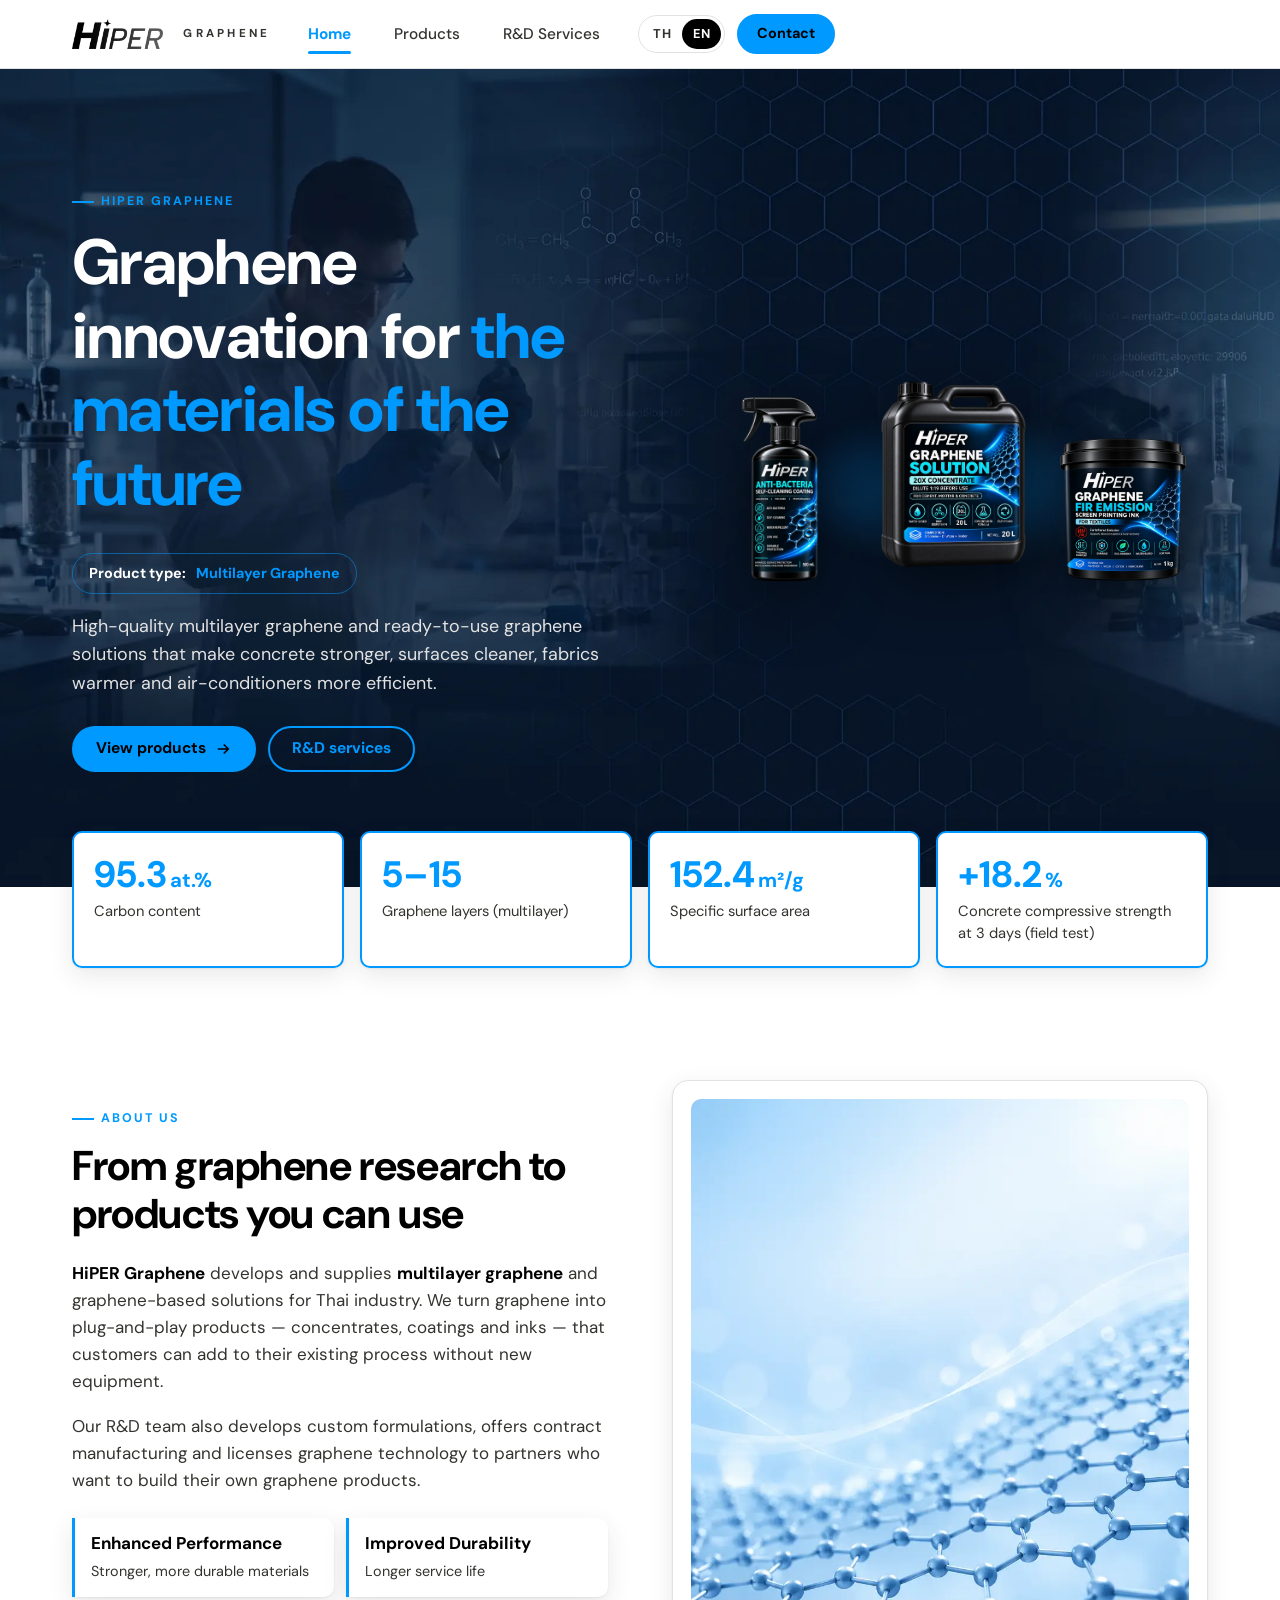
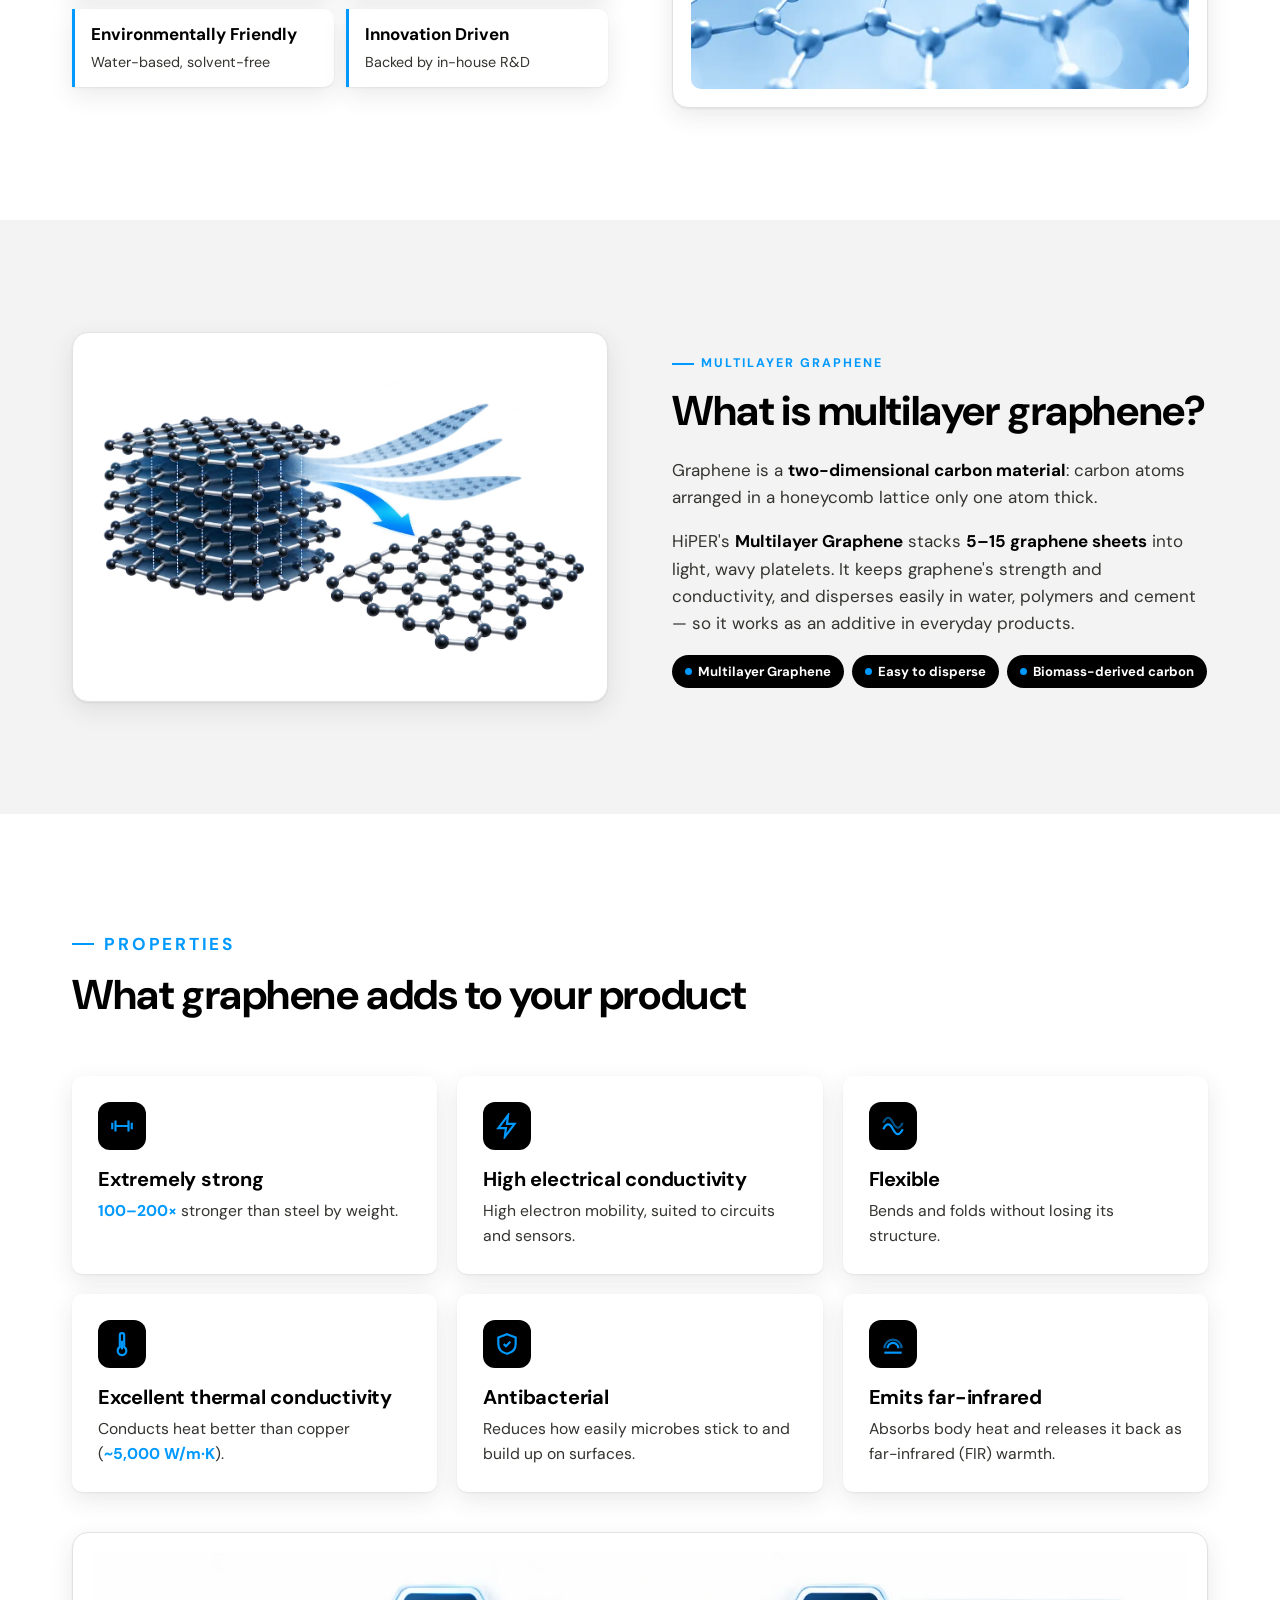
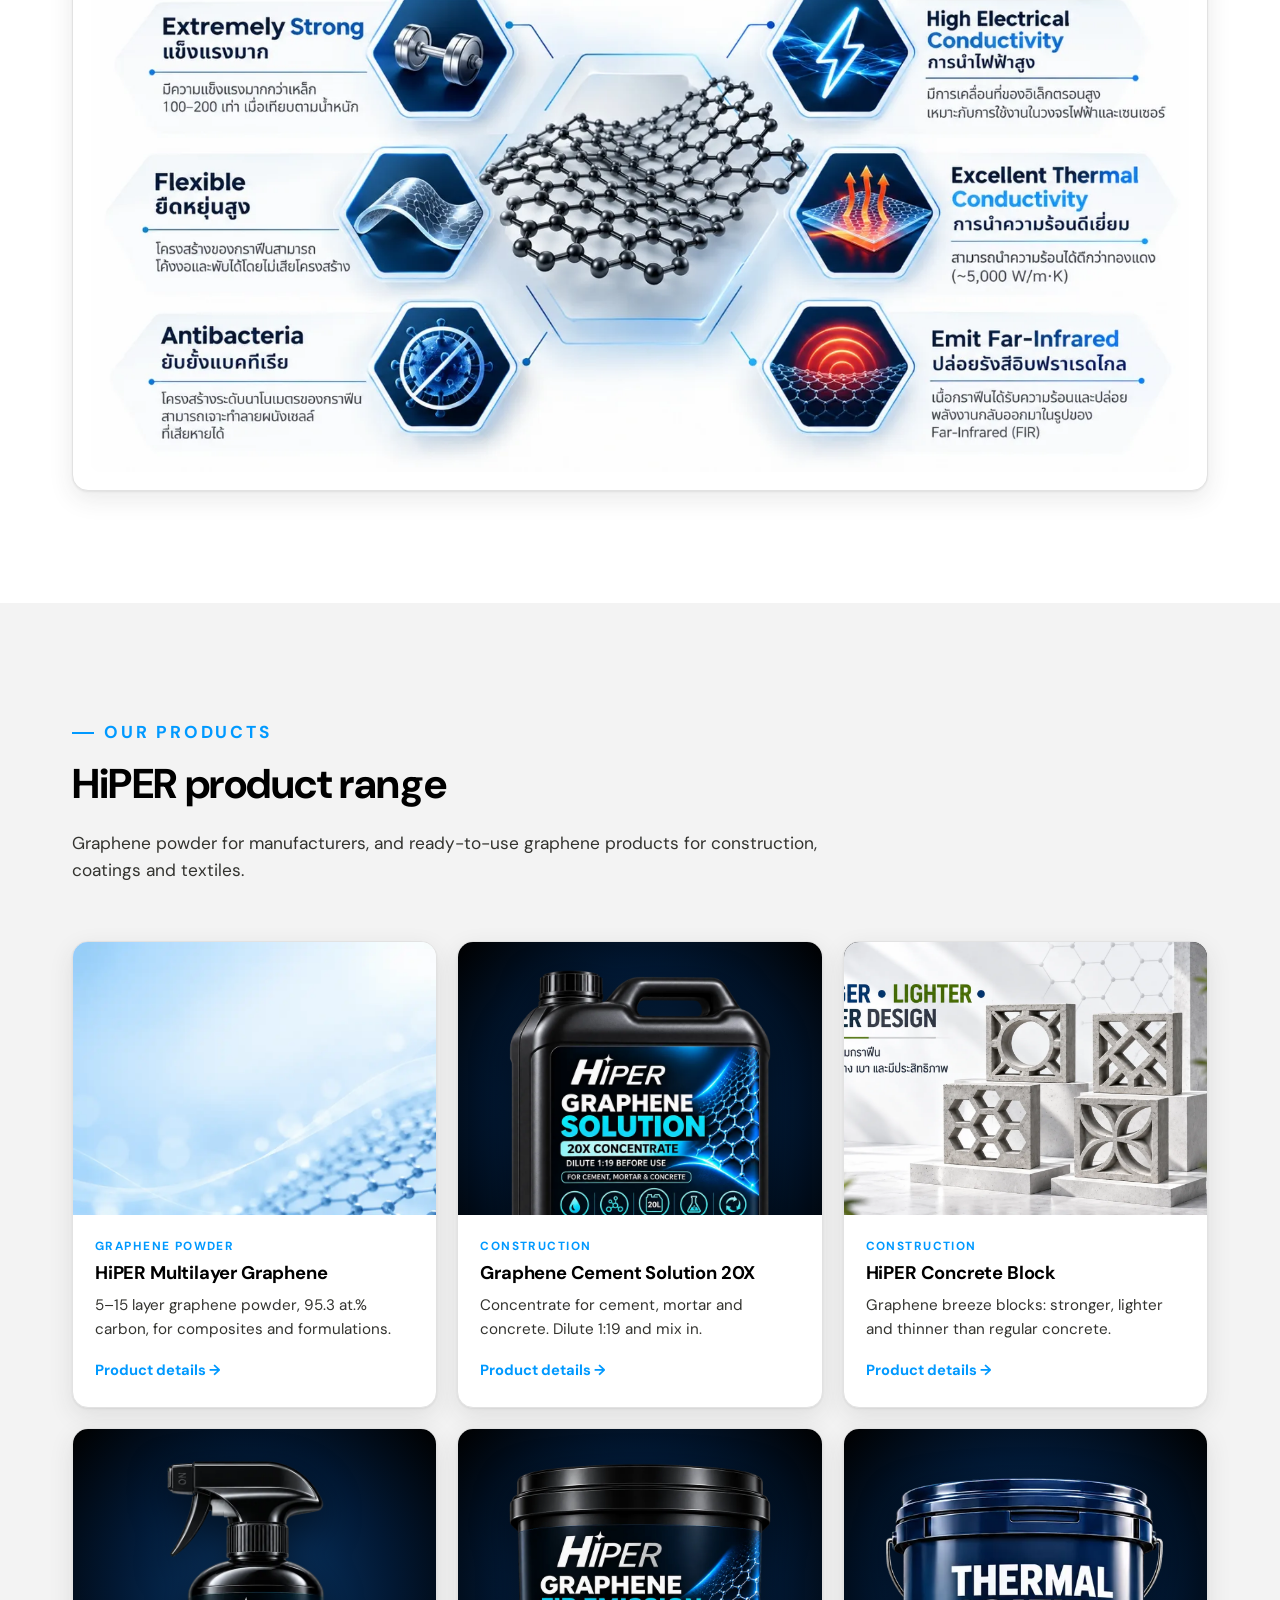
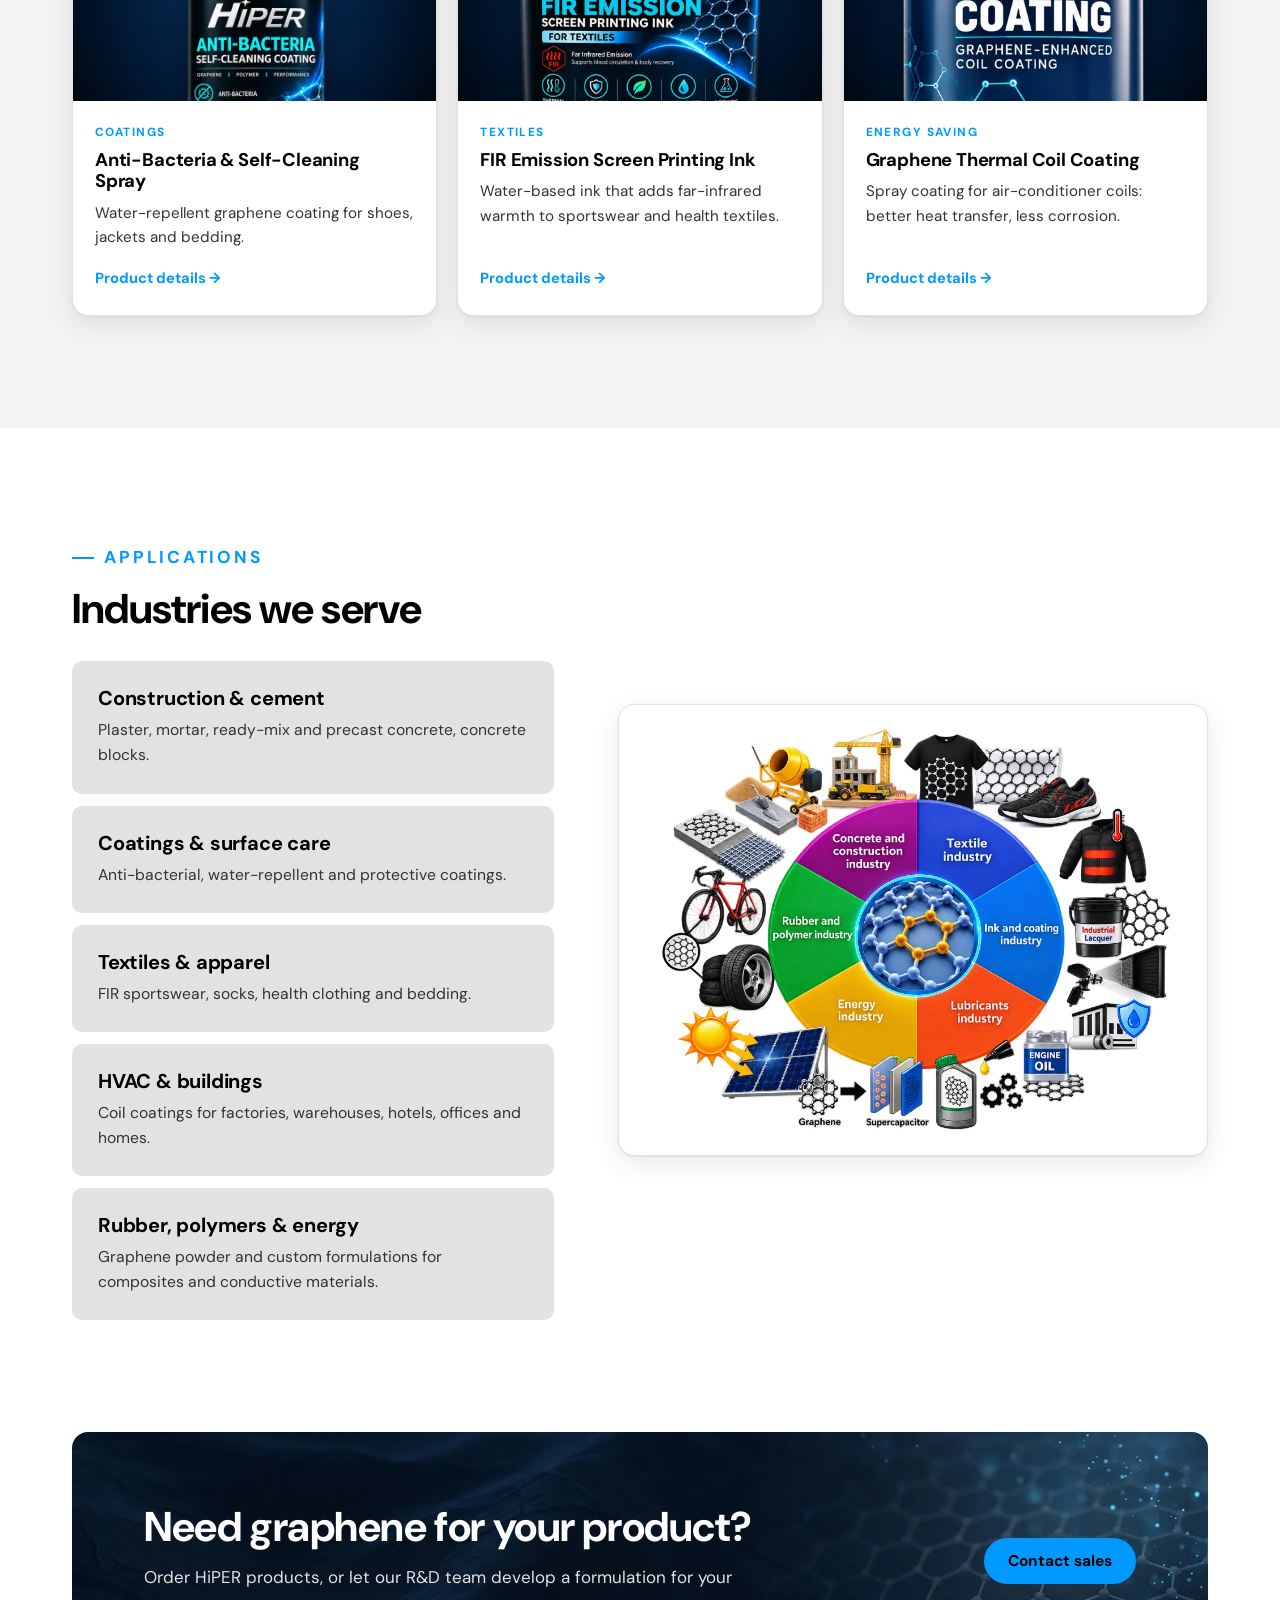
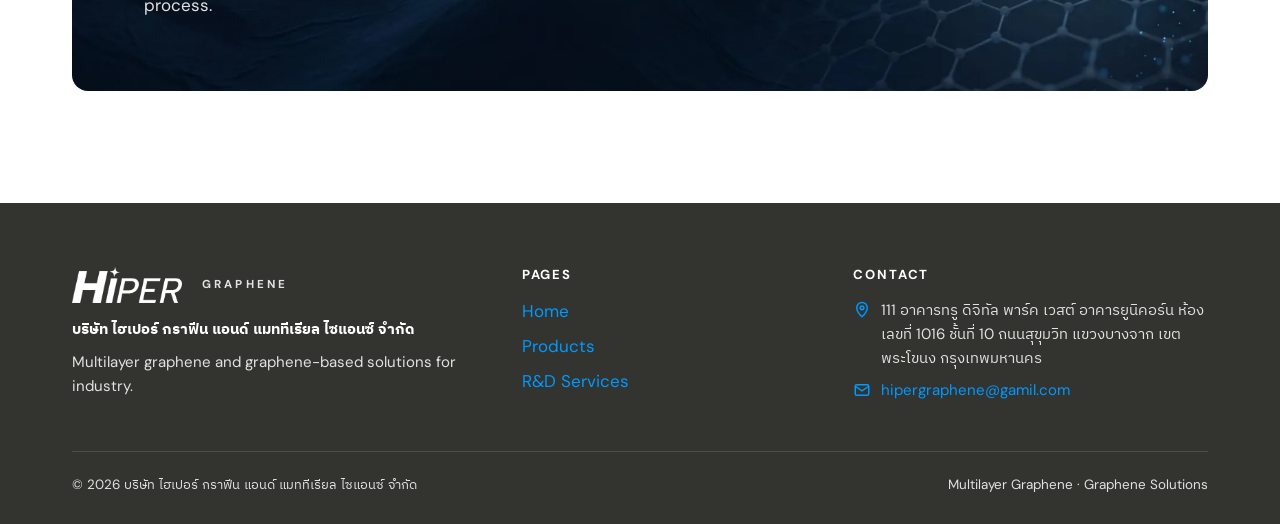
==== commit 11559527: "Add HiPER company name, address and email to footer Co-Authored-By: Claude Opus 5.5 <noreply@anthrop" ====
--- a/index.html
+++ b/index.html
@@ -338,6 +338,7 @@
     <div class="footer__grid">
       <div>
         <a class="logo" href="index.html" aria-label="HiPER Graphene home"><img src="assets/images/hiper/logo-white.png" width="640" height="210" alt="HiPER"><span class="logo__sub">Graphene</span></a>
+        <p class="footer__company">บริษัท ไฮเปอร์ กราฟีน แอนด์ แมททีเรียล ไซแอนซ์ จำกัด</p>
         <p lang="en">Multilayer graphene and graphene-based solutions for industry.</p>
         <p lang="th">กราฟีนหลายชั้นและผลิตภัณฑ์กราฟีนสำหรับภาคอุตสาหกรรม</p>
       </div>
@@ -352,14 +353,13 @@
       <div>
         <h4><span lang="en">Contact</span><span lang="th">ติดต่อ</span></h4>
         <ul class="contact-list">
-          <li><svg viewBox="0 0 24 24" fill="none" stroke="currentColor" stroke-width="2" aria-hidden="true"><path d="M12 21s-7-6.2-7-12a7 7 0 0114 0c0 5.8-7 12-7 12z"/><circle cx="12" cy="9" r="2.5"/></svg><span>[Address — to be added]</span></li>
-          <li><svg viewBox="0 0 24 24" fill="none" stroke="currentColor" stroke-width="2" aria-hidden="true"><path d="M22 16.9v3a2 2 0 01-2.2 2 19.8 19.8 0 01-8.6-3.1 19.5 19.5 0 01-6-6A19.8 19.8 0 012.1 4.2 2 2 0 014.1 2h3a2 2 0 012 1.7c.1.9.4 1.8.7 2.7a2 2 0 01-.5 2.1L8 9.8a16 16 0 006 6l1.3-1.3a2 2 0 012.1-.4c.9.3 1.8.6 2.7.7a2 2 0 011.7 2z"/></svg><span>[Phone — to be added]</span></li>
-          <li><svg viewBox="0 0 24 24" fill="none" stroke="currentColor" stroke-width="2" aria-hidden="true"><rect x="3" y="5" width="18" height="14" rx="2"/><path d="M3 7l9 6 9-6"/></svg><span>[Email — to be added]</span></li>
+          <li><svg viewBox="0 0 24 24" fill="none" stroke="currentColor" stroke-width="2" aria-hidden="true"><path d="M12 21s-7-6.2-7-12a7 7 0 0114 0c0 5.8-7 12-7 12z"/><circle cx="12" cy="9" r="2.5"/></svg><a href="https://www.google.com/maps/search/?api=1&query=True+Digital+Park+West+Unicorn+Building+Bangkok" target="_blank" rel="noopener" class="contact-list__addr">111 อาคารทรู ดิจิทัล พาร์ค เวสต์ อาคารยูนิคอร์น ห้องเลขที่ 1016 ชั้นที่ 10 ถนนสุขุมวิท แขวงบางจาก เขตพระโขนง กรุงเทพมหานคร</a></li>
+          <li><svg viewBox="0 0 24 24" fill="none" stroke="currentColor" stroke-width="2" aria-hidden="true"><rect x="3" y="5" width="18" height="14" rx="2"/><path d="M3 7l9 6 9-6"/></svg><a href="mailto:hipergraphene@gamil.com">hipergraphene@gamil.com</a></li>
         </ul>
       </div>
     </div>
     <div class="footer__bottom">
-      <span>© <span data-year>2026</span> HiPER Graphene</span>
+      <span>© <span data-year>2026</span> บริษัท ไฮเปอร์ กราฟีน แอนด์ แมททีเรียล ไซแอนซ์ จำกัด</span>
       <span>Multilayer Graphene · Graphene Solutions</span>
     </div>
   </div>
--- a/styles.css
+++ b/styles.css
@@ -614,3 +614,9 @@
 .service li { position: relative; padding-left: 18px; font-size: .94rem; color: var(--deep); }
 .service li::before { content: ""; position: absolute; left: 0; top: .62em; width: 7px; height: 7px; border-radius: 50%; background: var(--accent); }
 .rd-flow .flow__step { border-top-color: var(--accent); }
+
+/* Footer company details */
+.footer__company { color: var(--base); font-weight: 700; }
+.contact-list a { color: var(--surface); }
+.contact-list a:hover { color: var(--accent); }
+.contact-list a[href^="mailto:"] { color: var(--accent); word-break: break-all; }
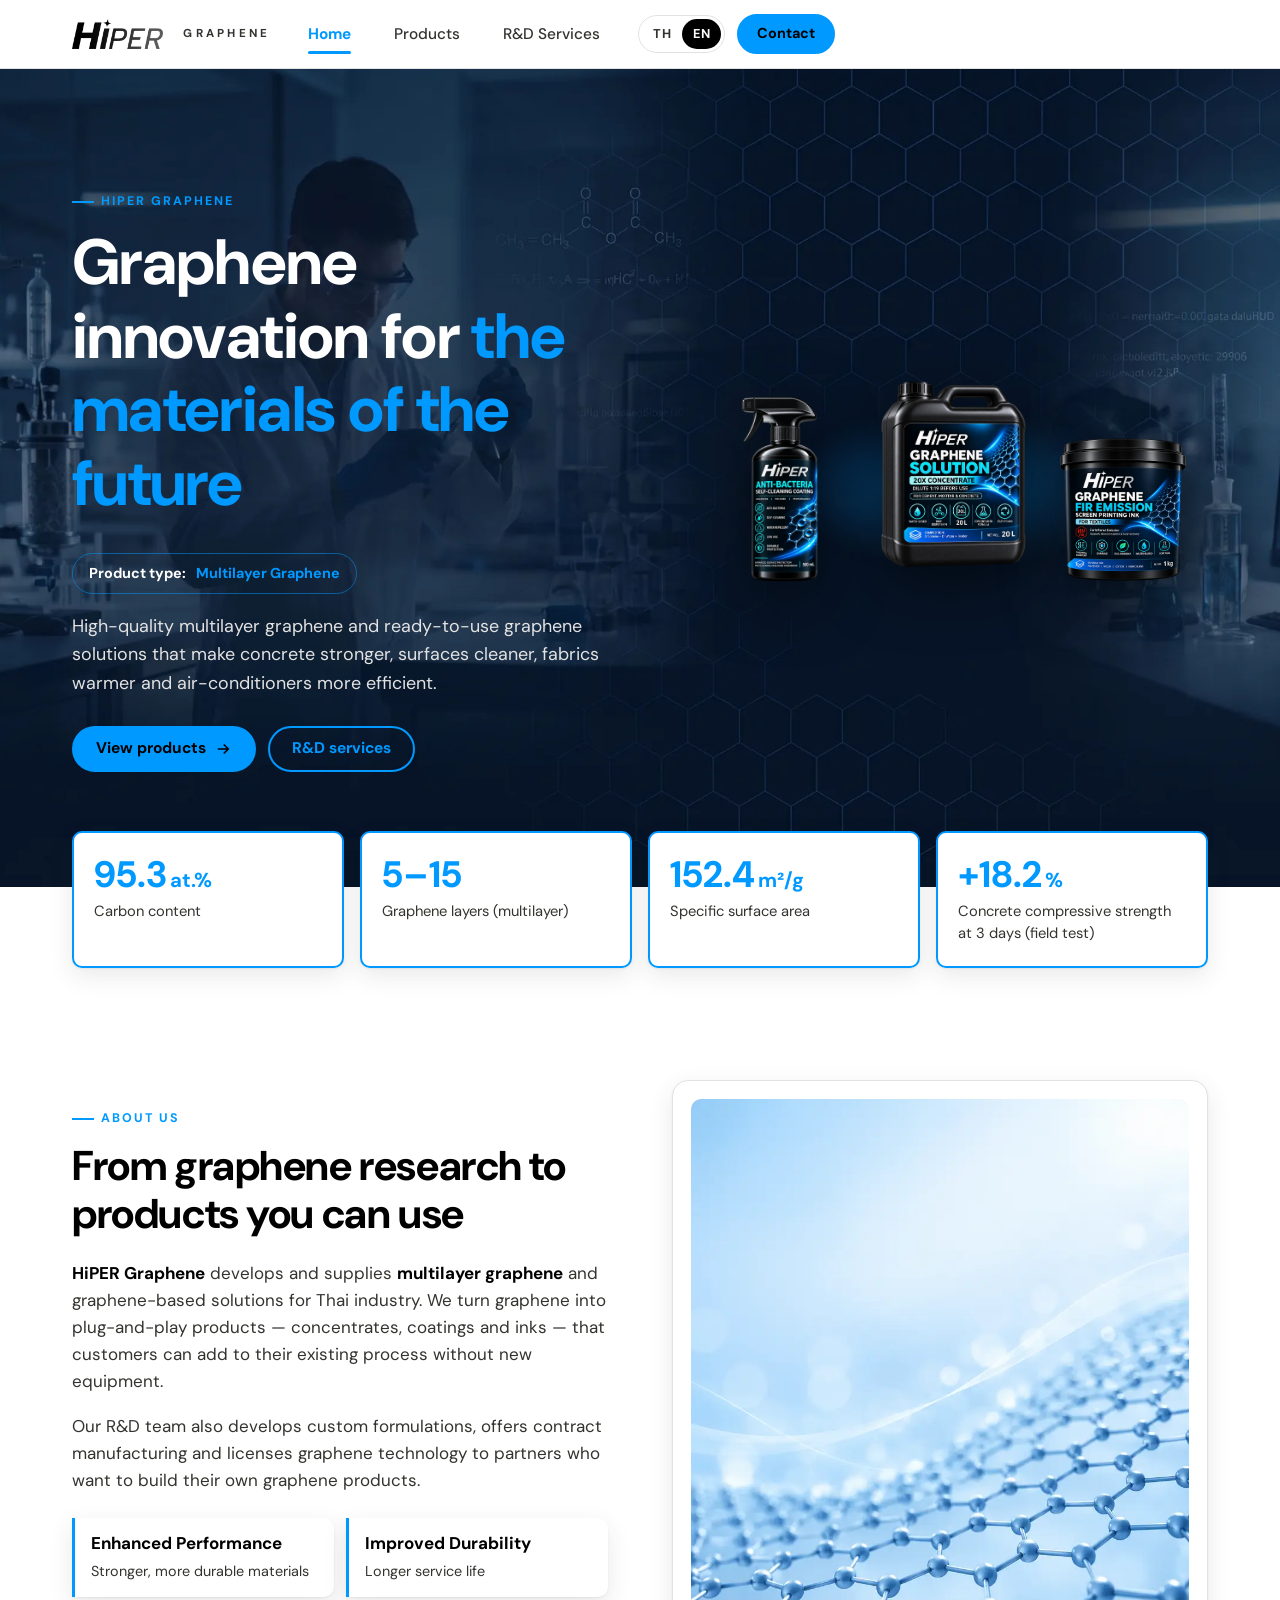
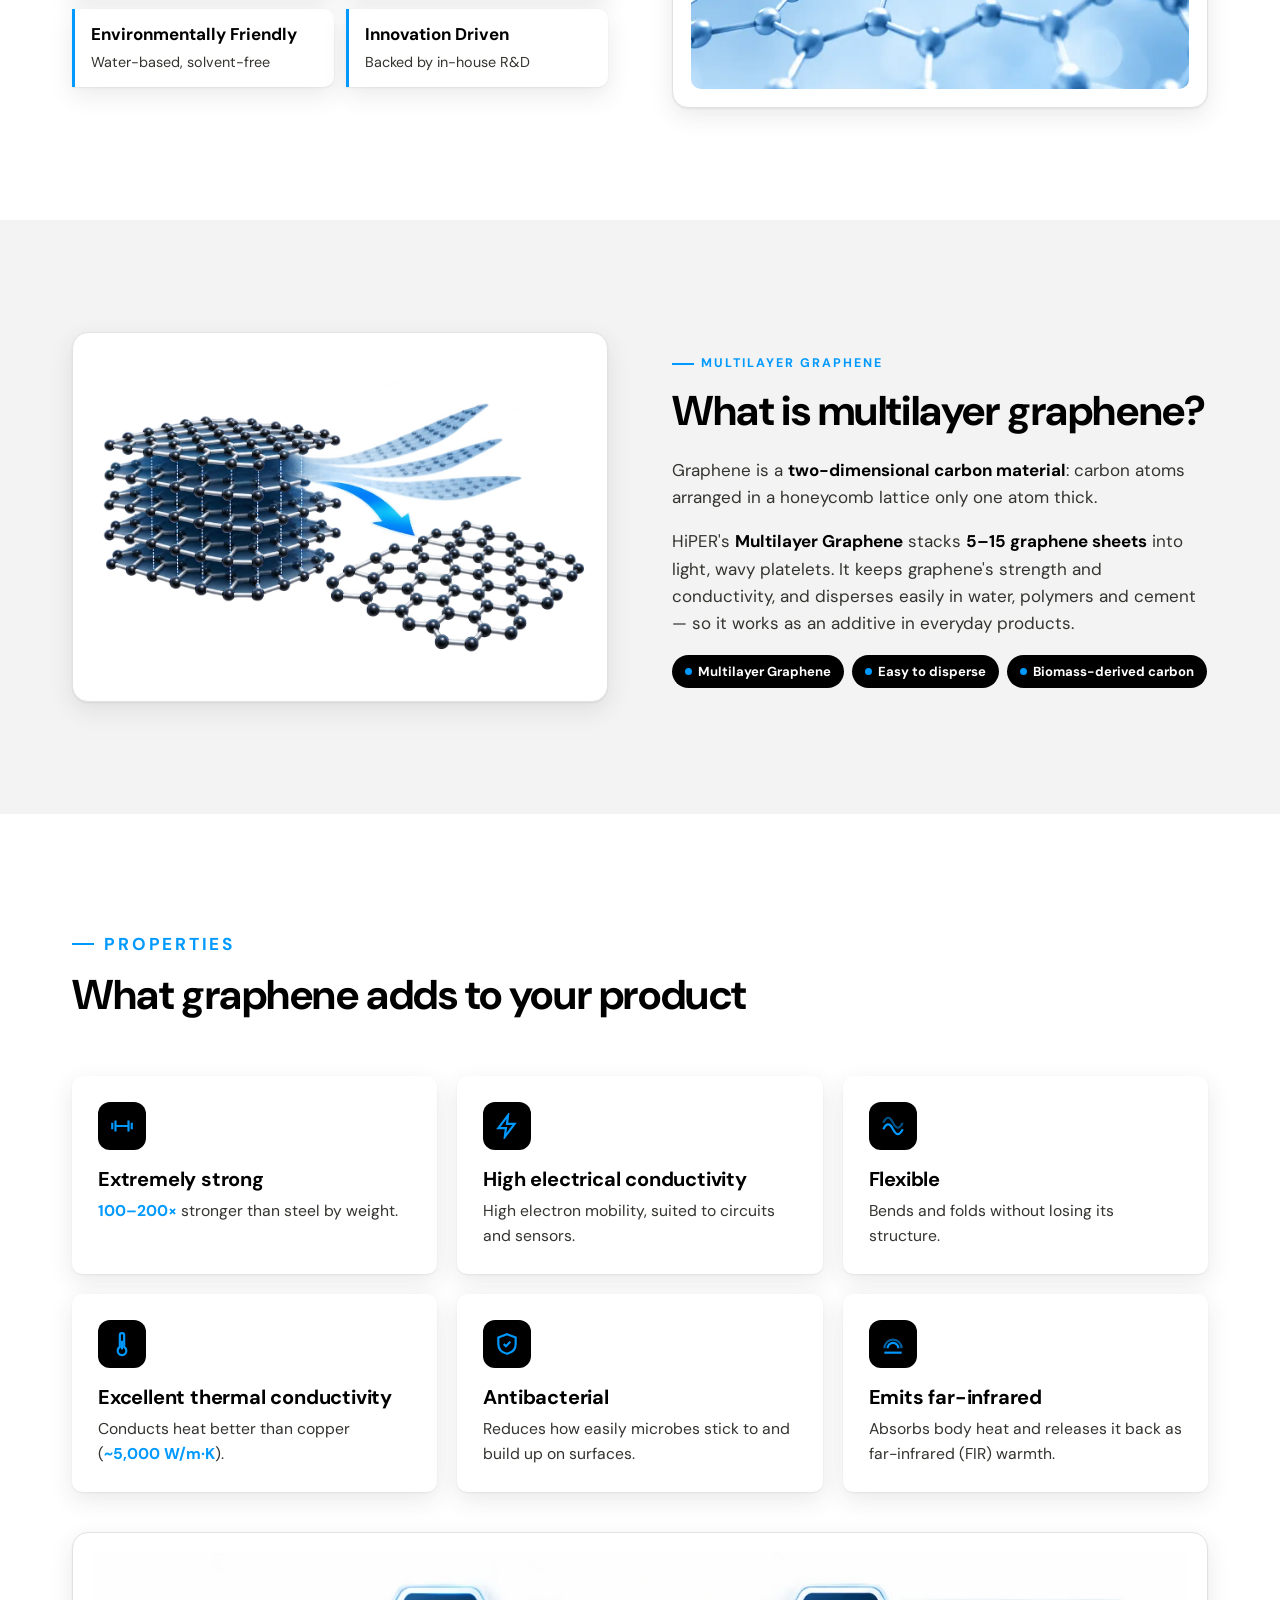
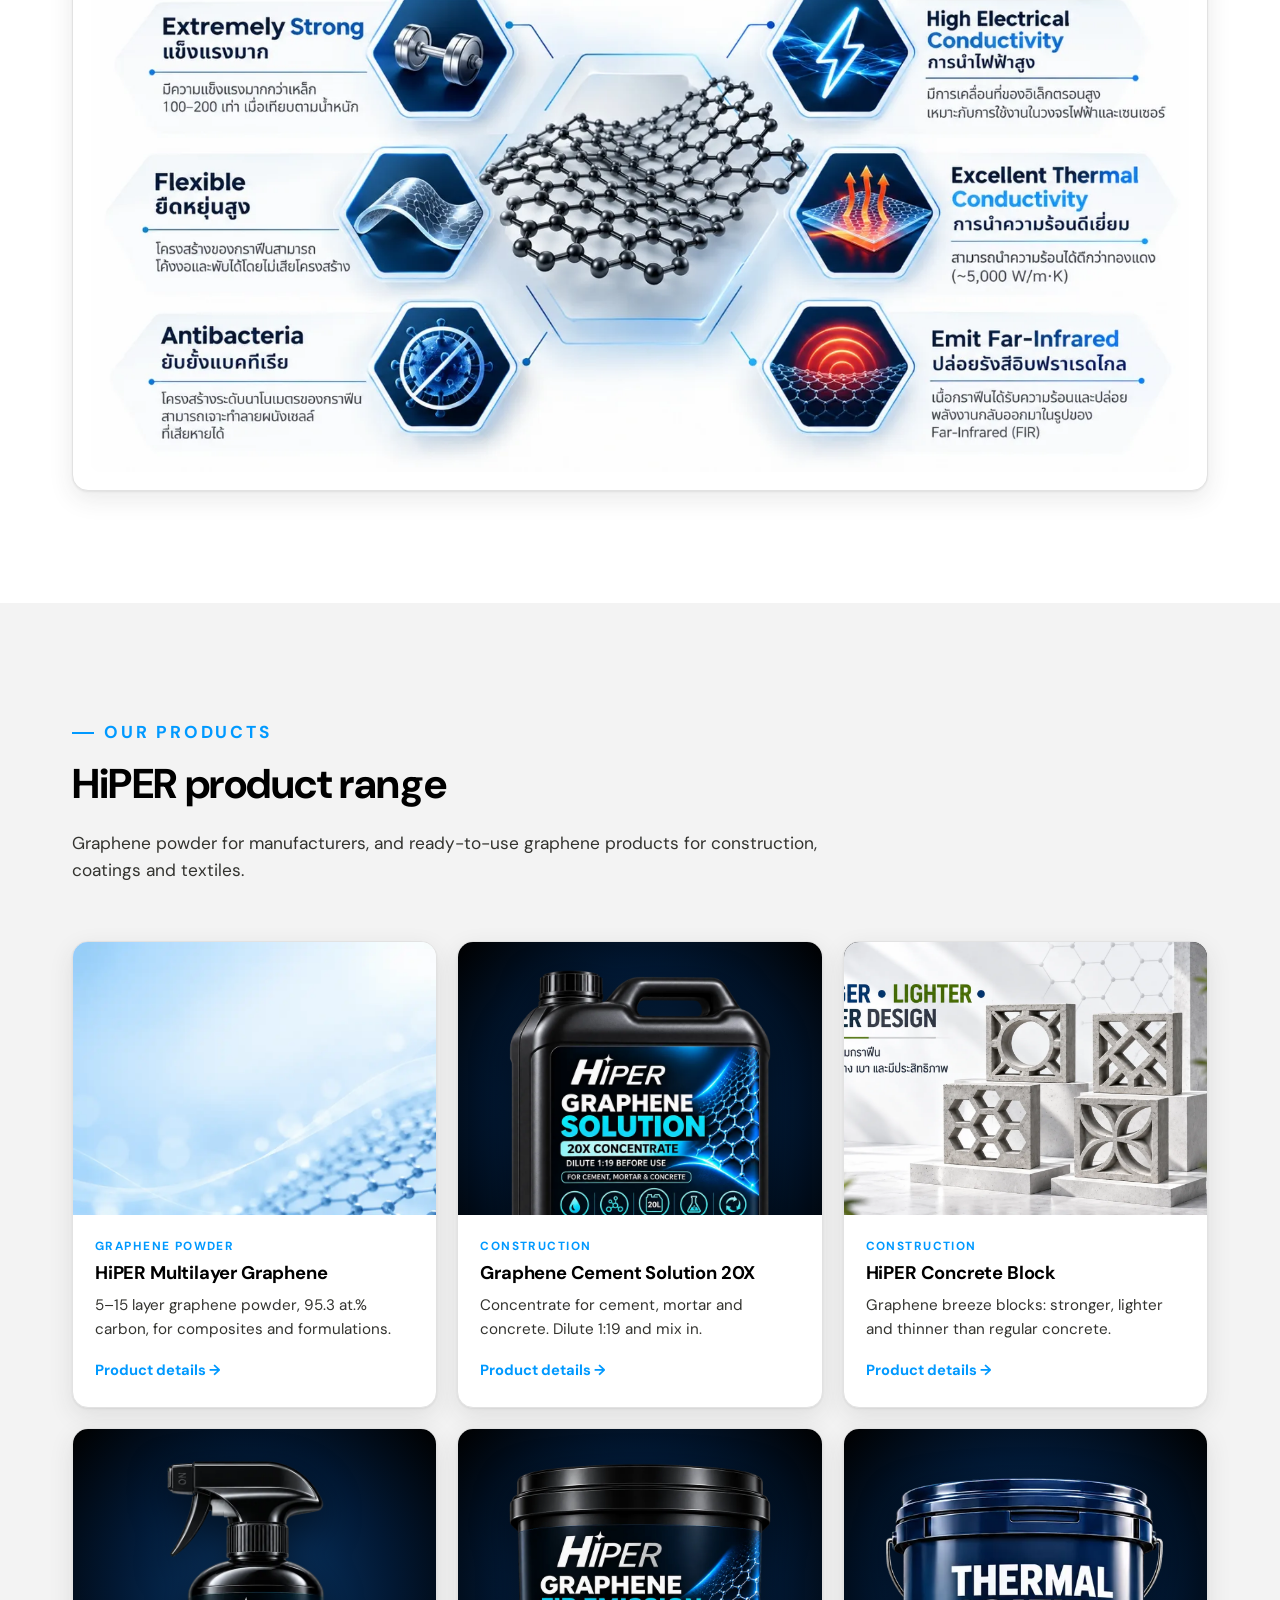
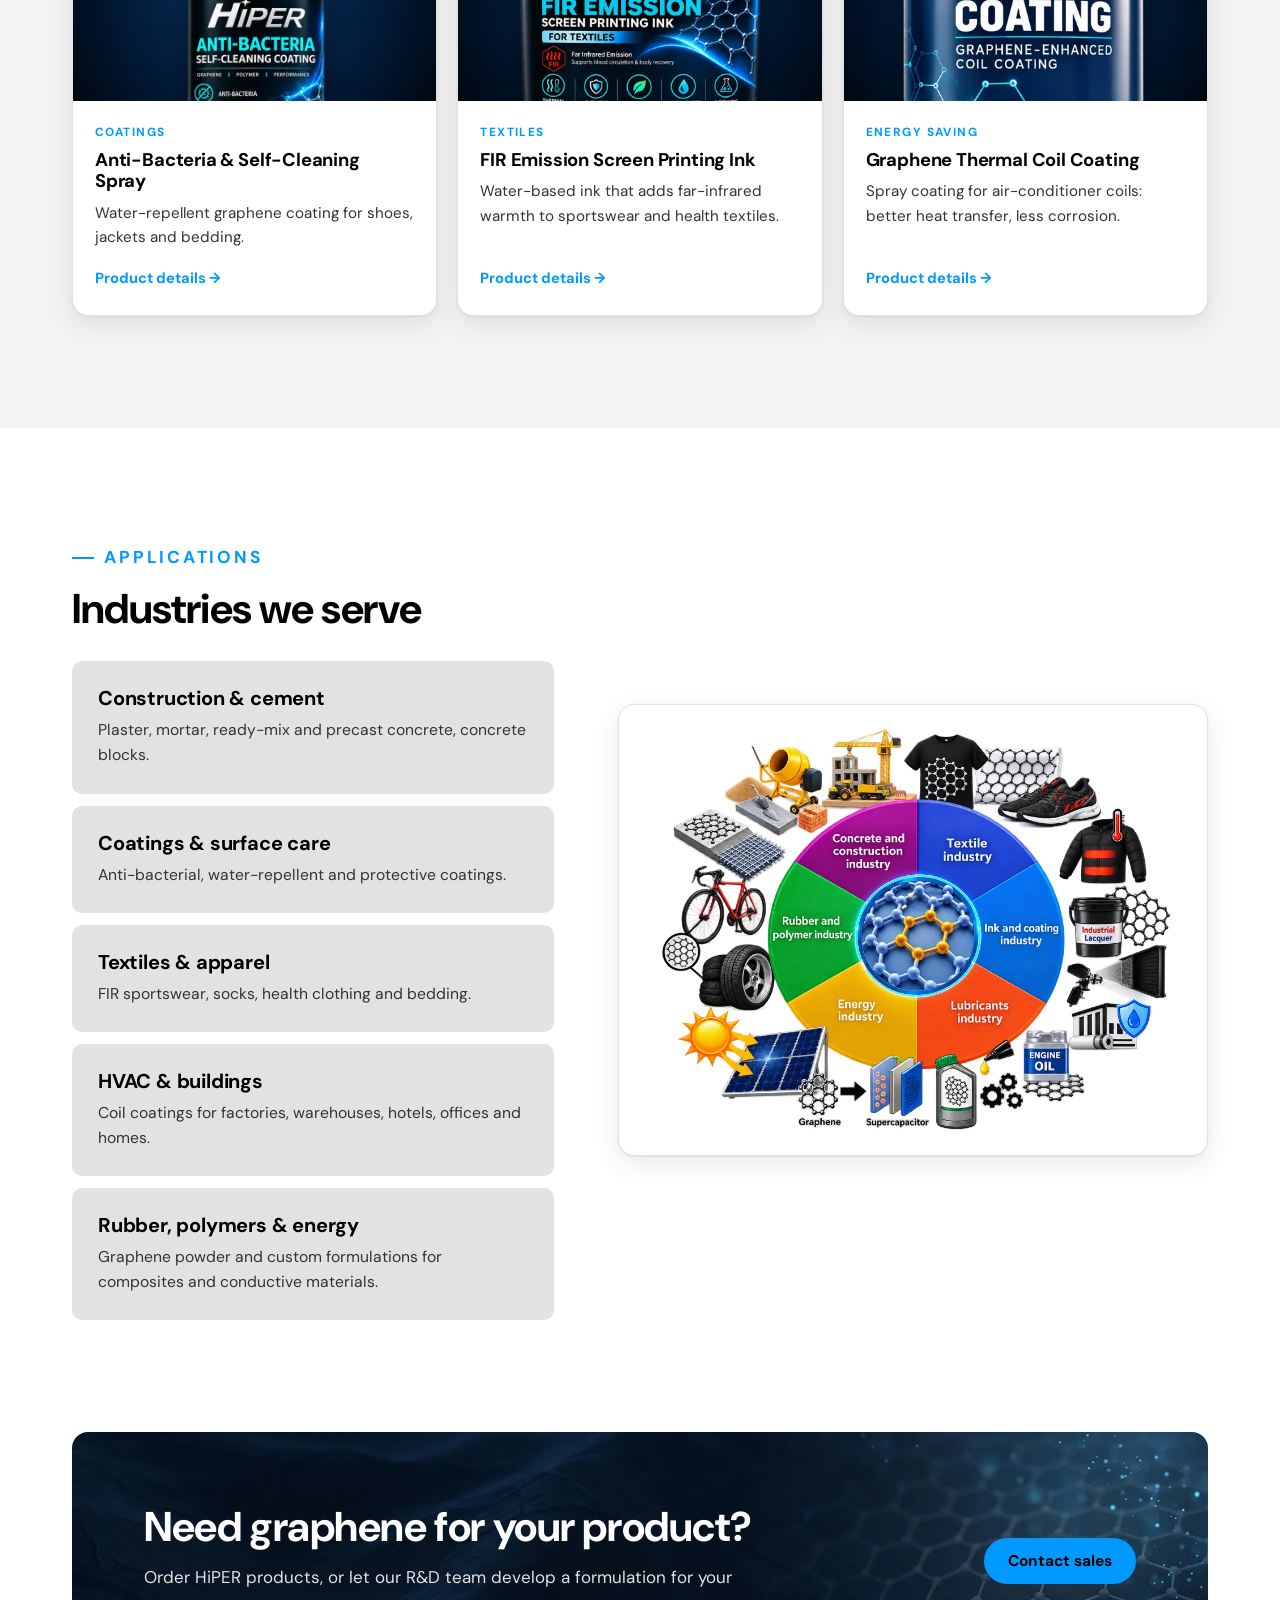
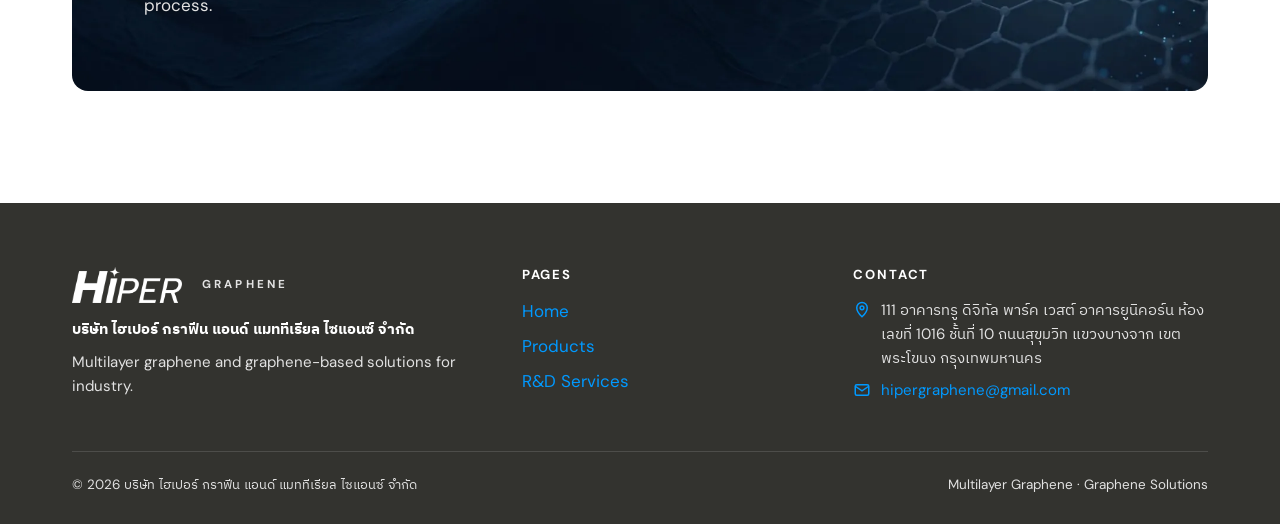
==== commit dffff88d: "Fix contact email domain (gmail.com) Co-Authored-By: Claude Opus 5.5 <noreply@anthropic.com>" ====
--- a/index.html
+++ b/index.html
@@ -354,7 +354,7 @@
         <h4><span lang="en">Contact</span><span lang="th">ติดต่อ</span></h4>
         <ul class="contact-list">
           <li><svg viewBox="0 0 24 24" fill="none" stroke="currentColor" stroke-width="2" aria-hidden="true"><path d="M12 21s-7-6.2-7-12a7 7 0 0114 0c0 5.8-7 12-7 12z"/><circle cx="12" cy="9" r="2.5"/></svg><a href="https://www.google.com/maps/search/?api=1&query=True+Digital+Park+West+Unicorn+Building+Bangkok" target="_blank" rel="noopener" class="contact-list__addr">111 อาคารทรู ดิจิทัล พาร์ค เวสต์ อาคารยูนิคอร์น ห้องเลขที่ 1016 ชั้นที่ 10 ถนนสุขุมวิท แขวงบางจาก เขตพระโขนง กรุงเทพมหานคร</a></li>
-          <li><svg viewBox="0 0 24 24" fill="none" stroke="currentColor" stroke-width="2" aria-hidden="true"><rect x="3" y="5" width="18" height="14" rx="2"/><path d="M3 7l9 6 9-6"/></svg><a href="mailto:hipergraphene@gamil.com">hipergraphene@gamil.com</a></li>
+          <li><svg viewBox="0 0 24 24" fill="none" stroke="currentColor" stroke-width="2" aria-hidden="true"><rect x="3" y="5" width="18" height="14" rx="2"/><path d="M3 7l9 6 9-6"/></svg><a href="mailto:hipergraphene@gmail.com">hipergraphene@gmail.com</a></li>
         </ul>
       </div>
     </div>
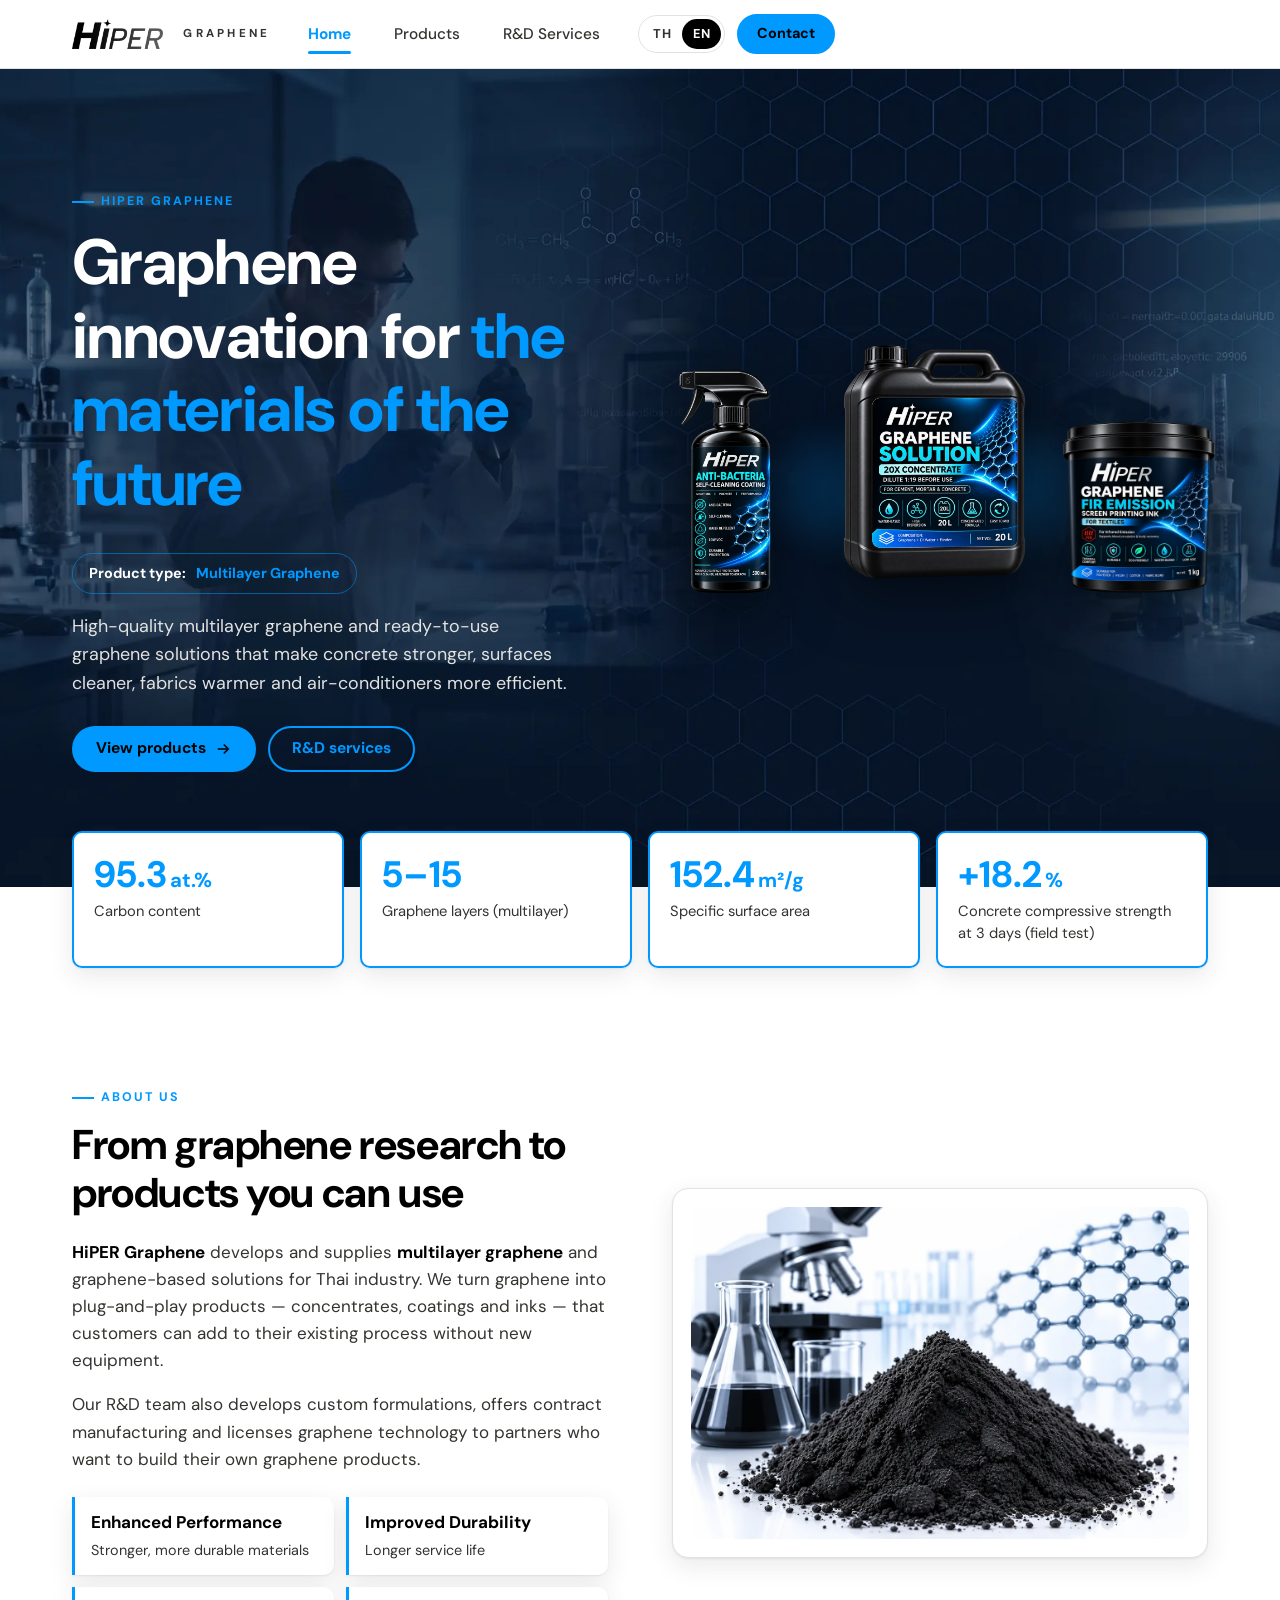
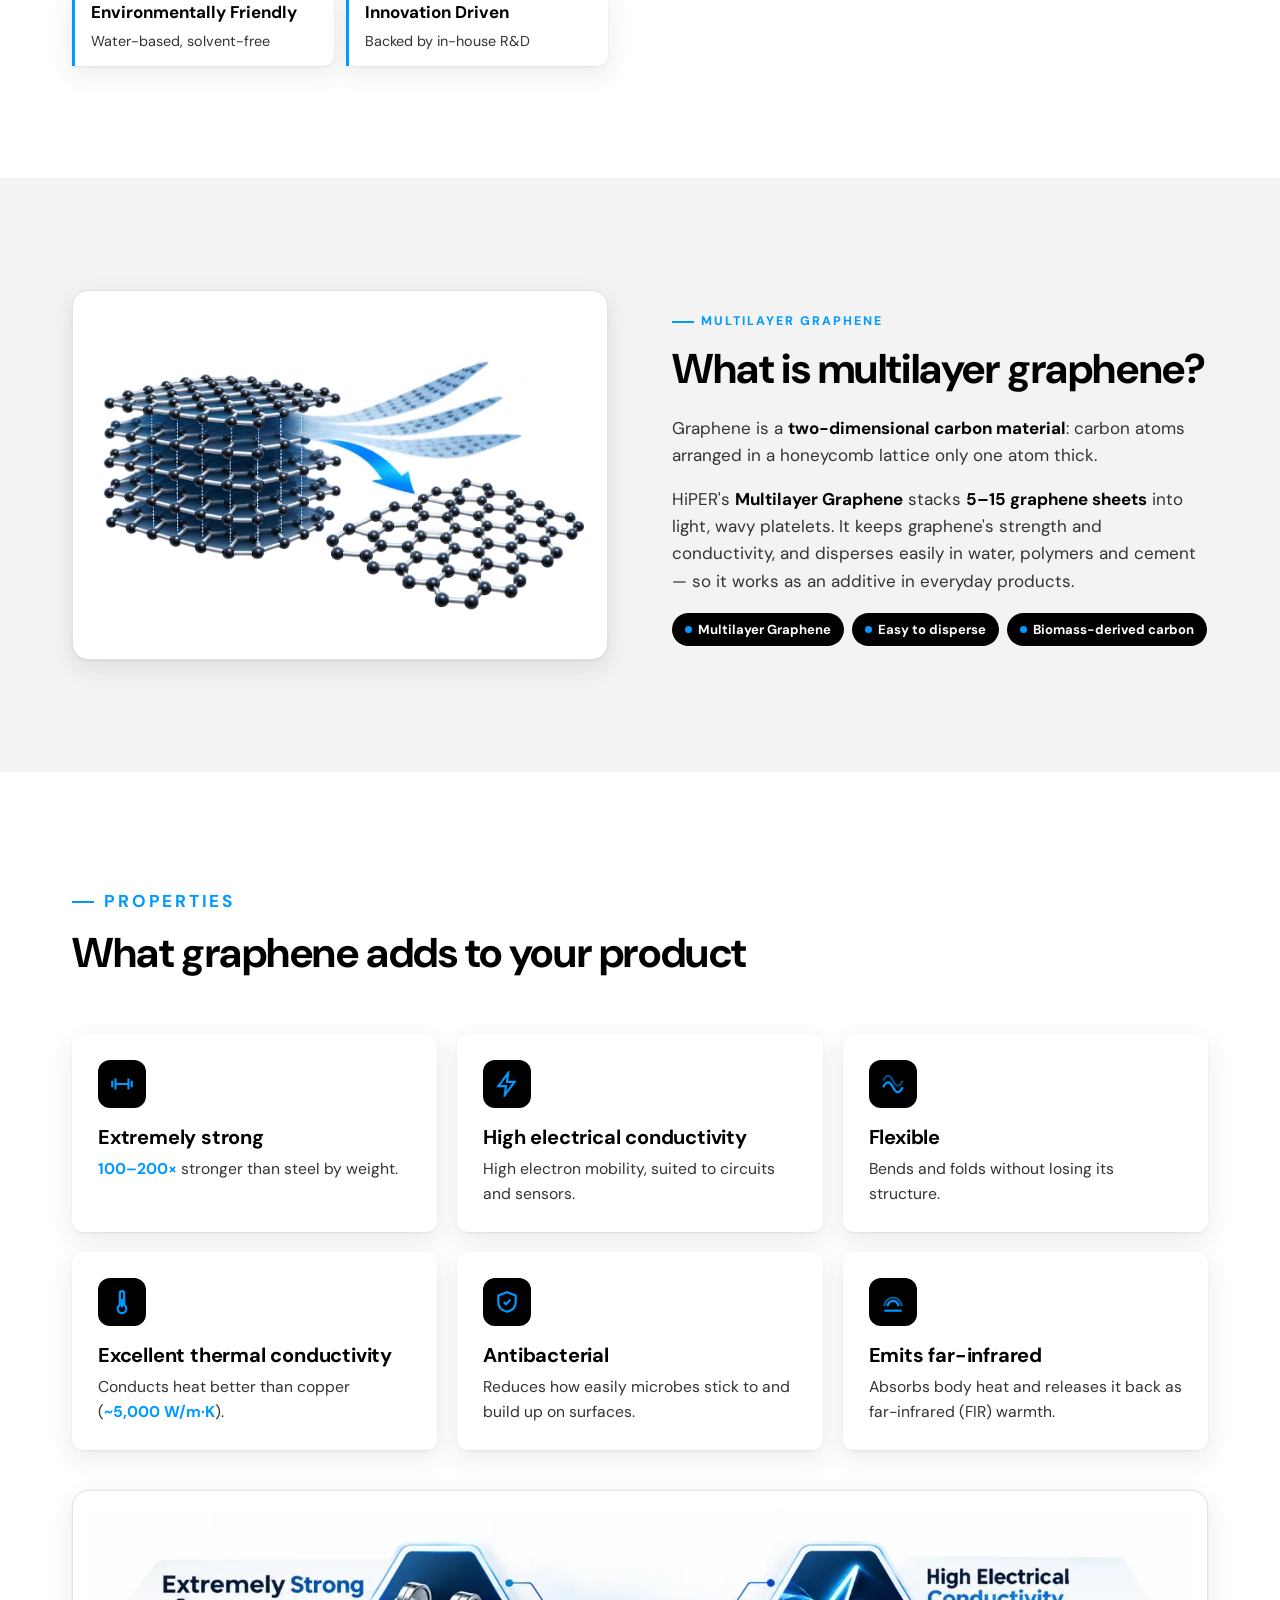
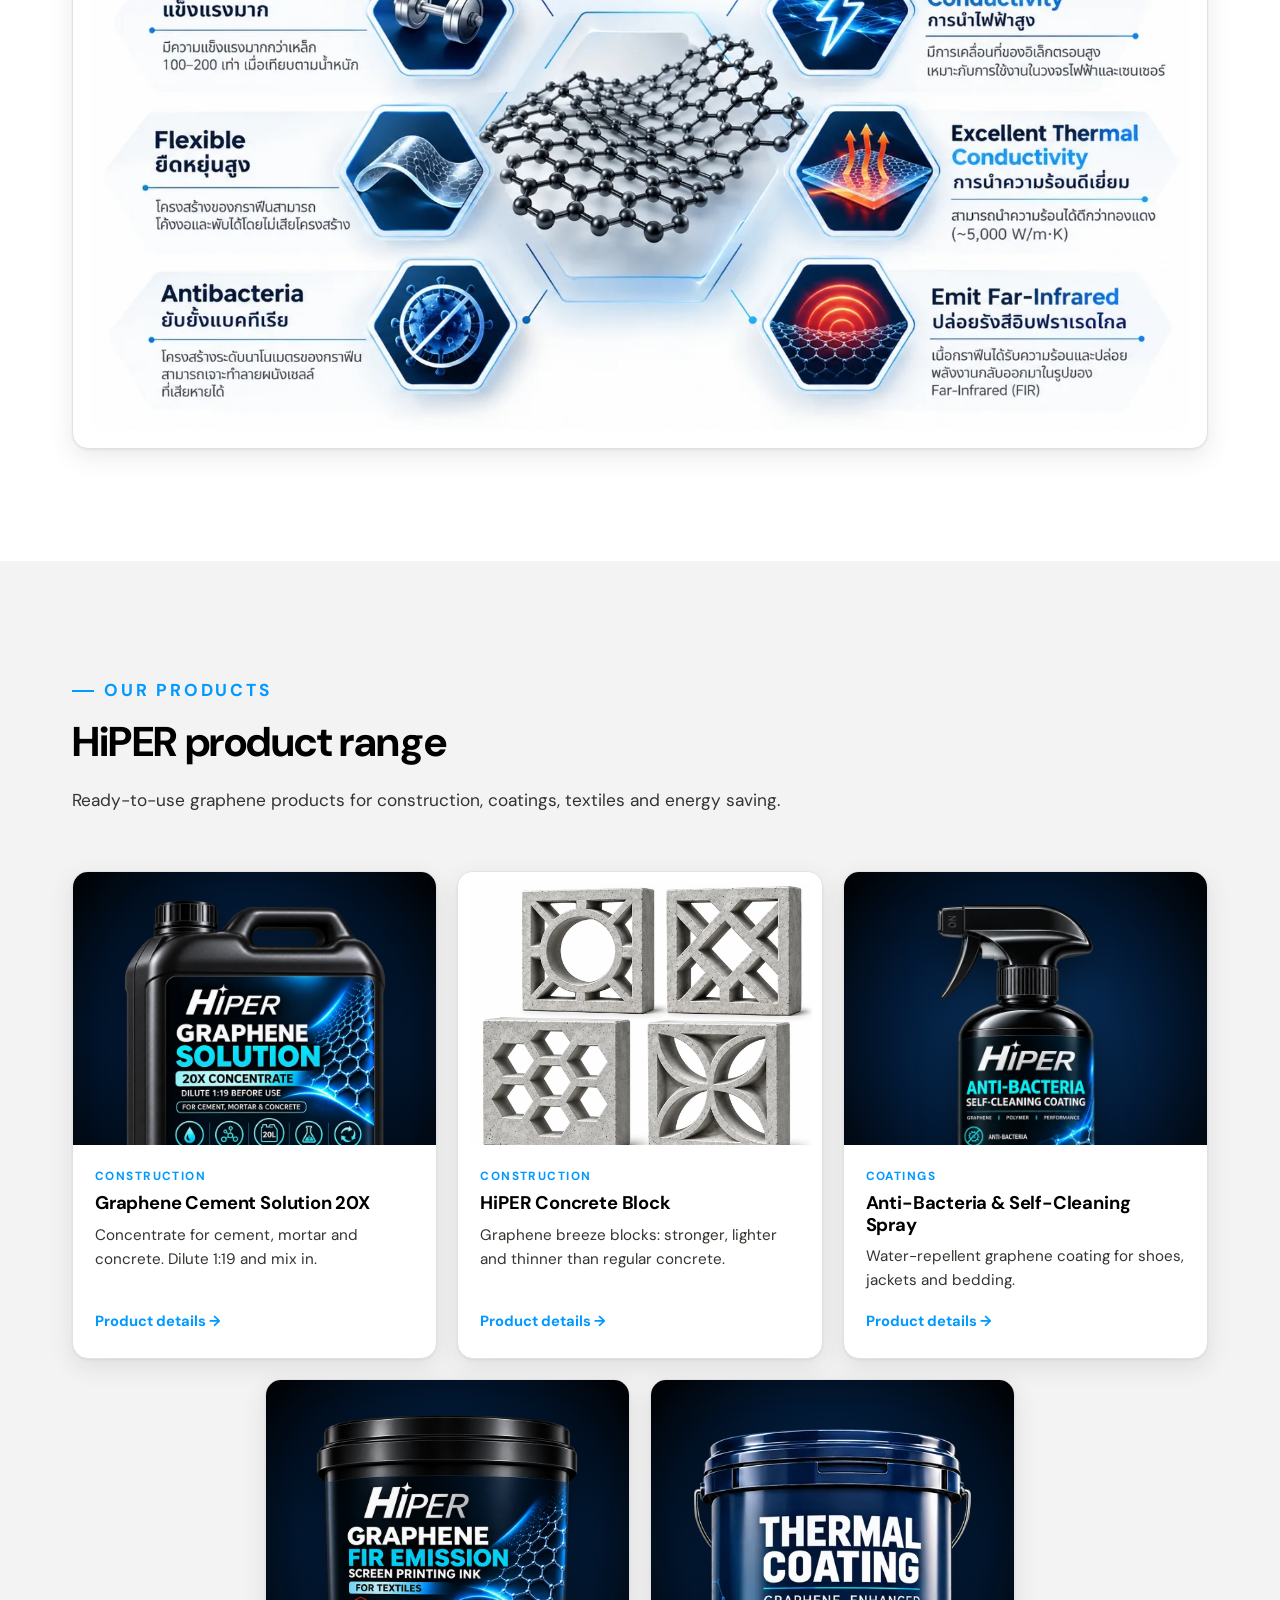
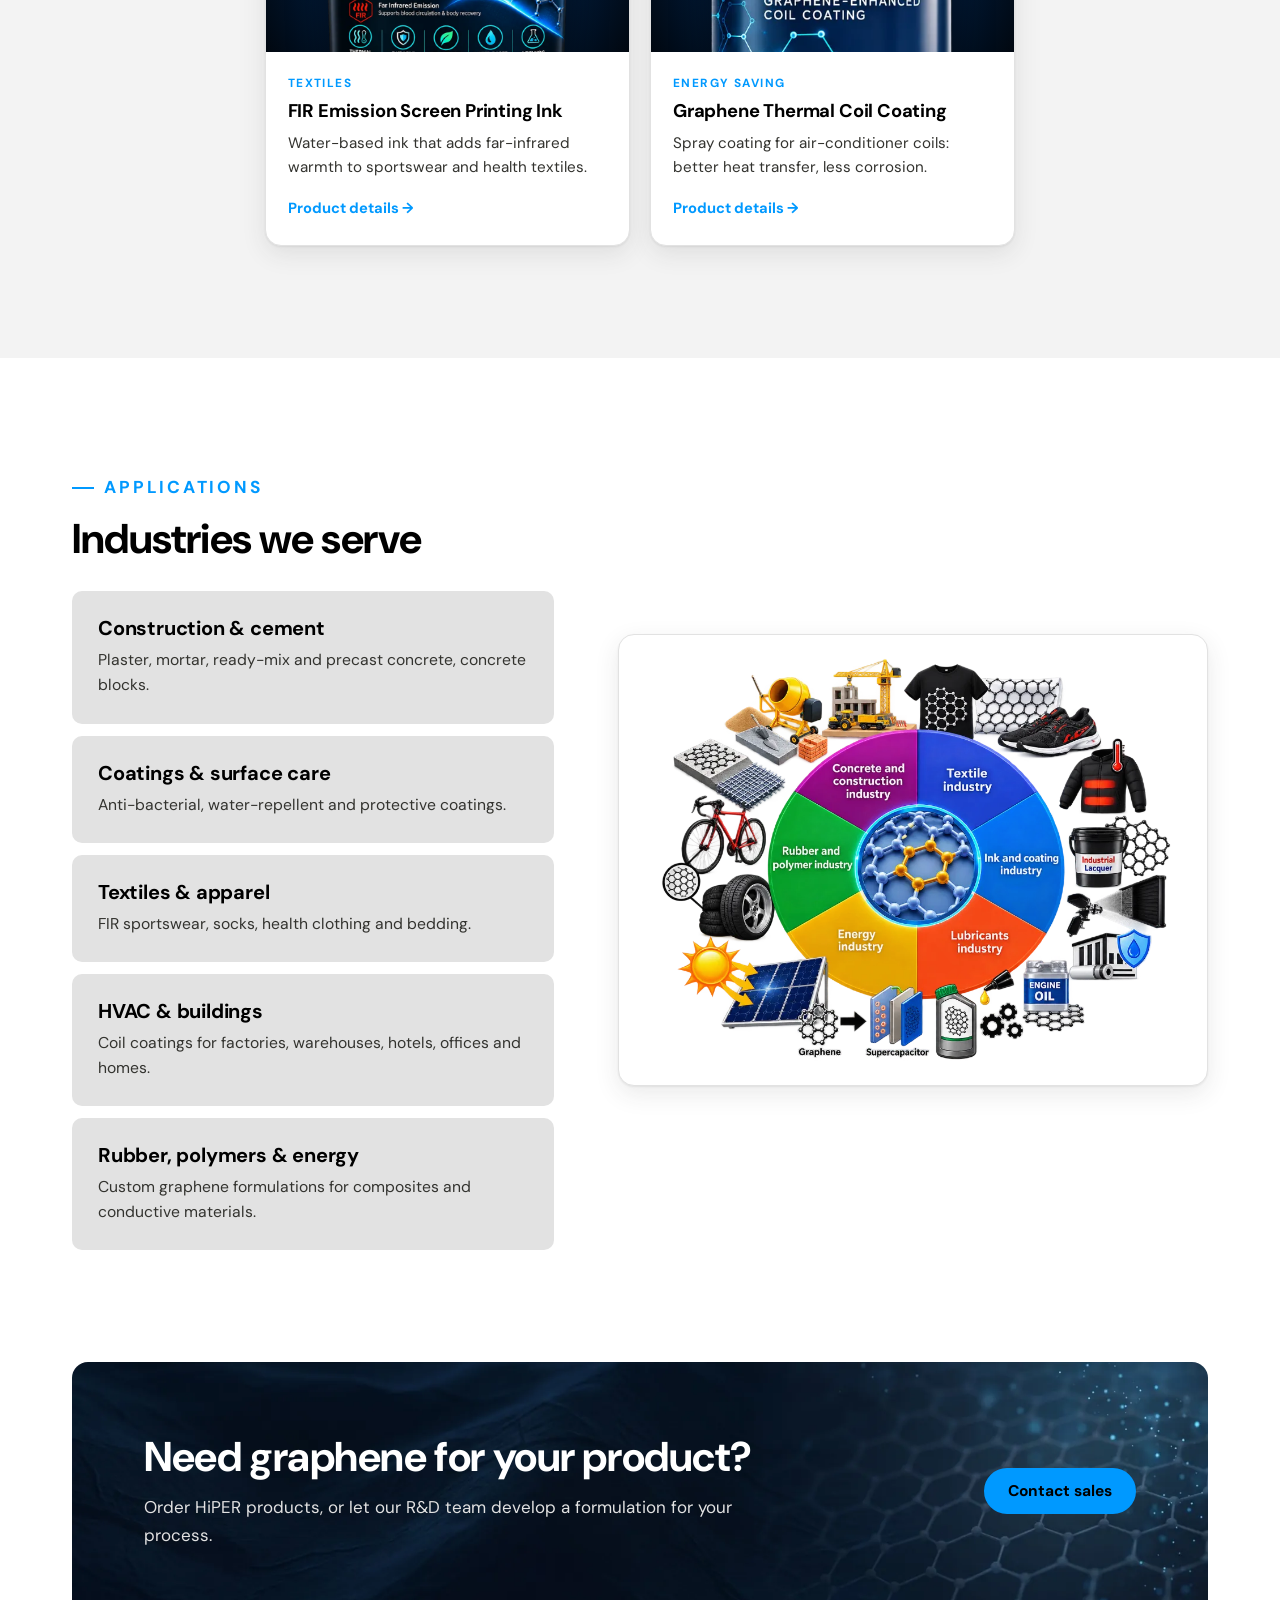
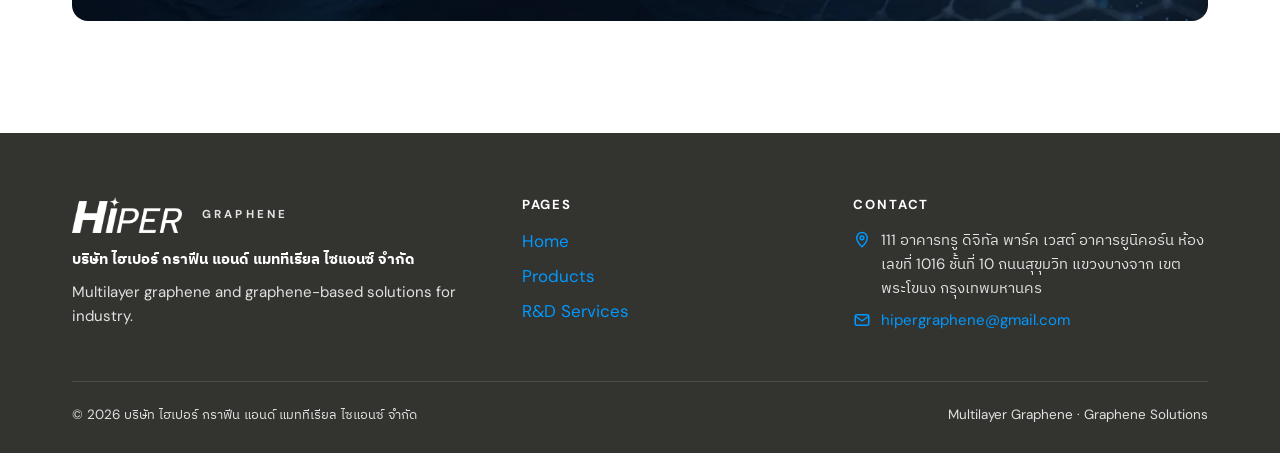
==== commit 13971140: "Client feedback round 3: drop powder product, bigger hero products, new images - Remove Multilayer G" ====
--- a/index.html
+++ b/index.html
@@ -119,8 +119,8 @@
     </div>
     <figure class="figure reveal">
       <div class="figure__frame figure__frame--white">
-        <img src="assets/images/hiper/graphene-wave.webp" width="844" height="1000" loading="lazy"
-             alt="Blue graphene honeycomb sheet flowing across a light background">
+        <img src="assets/images/hiper/about-lab-powder.webp" width="1200" height="800" loading="lazy"
+             alt="Pile of black graphene powder in a lab, with beakers, a microscope and a graphene molecule model">
       </div>
     </figure>
   </div>
@@ -211,20 +211,10 @@
     <div class="section-head reveal">
       <p class="eyebrow">Our Products</p>
       <h2><span lang="en">HiPER product range</span><span lang="th">ผลิตภัณฑ์ของ HiPER</span></h2>
-      <p lang="en">Graphene powder for manufacturers, and ready-to-use graphene products for construction, coatings and textiles.</p>
-      <p lang="th">ผงกราฟีนสำหรับผู้ผลิต และผลิตภัณฑ์กราฟีนพร้อมใช้สำหรับงานก่อสร้าง งานเคลือบผิว และสิ่งทอ</p>
+      <p lang="en">Ready-to-use graphene products for construction, coatings, textiles and energy saving.</p>
+      <p lang="th">ผลิตภัณฑ์กราฟีนพร้อมใช้ สำหรับงานก่อสร้าง งานเคลือบผิว สิ่งทอ และการประหยัดพลังงาน</p>
     </div>
     <div class="products-grid">
-      <a class="product-card reveal" href="products.html#graphene">
-        <div class="product-card__media product-card__media--cover"><img src="assets/images/hiper/graphene-wave.webp" width="844" height="1000" loading="lazy" alt="Graphene honeycomb sheet"></div>
-        <div class="product-card__body">
-          <span class="product-card__tag">Graphene Powder</span>
-          <h3>HiPER Multilayer Graphene</h3>
-          <p lang="en">5–15 layer graphene powder, 95.3 at.% carbon, for composites and formulations.</p>
-          <p lang="th">ผงกราฟีน 5–15 ชั้น คาร์บอน 95.3 at.% สำหรับงานคอมโพสิตและพัฒนาสูตร</p>
-          <span class="product-card__more"><span lang="en">Product details</span><span lang="th">ดูรายละเอียด</span> →</span>
-        </div>
-      </a>
       <a class="product-card reveal" href="products.html#cement">
         <div class="product-card__media"><img src="assets/images/hiper/product-solution.webp" width="826" height="900" loading="lazy" alt="HiPER Graphene Solution 20X Concentrate jerrycan"></div>
         <div class="product-card__body">
@@ -236,7 +226,7 @@
         </div>
       </a>
       <a class="product-card reveal" href="products.html#concrete">
-        <div class="product-card__media product-card__media--cover"><img src="assets/images/hiper/concrete-hero.webp" width="1600" height="900" loading="lazy" alt="HiPER graphene concrete breeze blocks in four patterns" style="object-position:78% center"></div>
+        <div class="product-card__media product-card__media--white"><img src="assets/images/hiper/concrete-blocks-white.webp" width="1200" height="1012" loading="lazy" alt="Four HiPER graphene concrete breeze blocks: circle, cross, hexagon and petal patterns"></div>
         <div class="product-card__body">
           <span class="product-card__tag"><span lang="en">Construction</span><span lang="th">งานก่อสร้าง</span></span>
           <h3>HiPER Concrete Block</h3>
@@ -301,8 +291,8 @@
           <p lang="en">Coil coatings for factories, warehouses, hotels, offices and homes.</p>
           <p lang="th">สารเคลือบคอยล์แอร์สำหรับโรงงาน โกดัง โรงแรม อาคารพาณิชย์ และบ้านพัก</p></div>
         <div class="card reveal"><h3><span lang="en">Rubber, polymers &amp; energy</span><span lang="th">ยาง พอลิเมอร์ และพลังงาน</span></h3>
-          <p lang="en">Graphene powder and custom formulations for composites and conductive materials.</p>
-          <p lang="th">ผงกราฟีนและสูตรเฉพาะสำหรับวัสดุคอมโพสิตและวัสดุนำไฟฟ้า</p></div>
+          <p lang="en">Custom graphene formulations for composites and conductive materials.</p>
+          <p lang="th">สูตรกราฟีนเฉพาะสำหรับวัสดุคอมโพสิตและวัสดุนำไฟฟ้า</p></div>
       </div>
     </div>
     <figure class="figure reveal">
--- a/styles.css
+++ b/styles.css
@@ -157,7 +157,7 @@
 /* .hero { position: relative; background: var(--ink); color: var(--base); overflow: hidden; } */
 /* .hero::before { content: ""; position: absolute; inset: 0; background-image: var(--hex-dark); background-size: 56px 100px; opacity: 0.9;
   -webkit-mask-image: linear-gradient(90deg, transparent 0%, #000 55%); mask-image: linear-gradient(90deg, transparent 0%, #000 55%); } */
-.hero__grid { position: relative; display: grid; grid-template-columns: 1.05fr .95fr; gap: clamp(28px, 5vw, 64px); align-items: center; padding-top: clamp(64px, 9vw, 120px); padding-bottom: clamp(64px, 9vw, 120px); }
+.hero__grid { position: relative; display: grid; grid-template-columns: .95fr 1.05fr; gap: clamp(28px, 5vw, 64px); align-items: center; padding-top: clamp(64px, 9vw, 120px); padding-bottom: clamp(64px, 9vw, 120px); }
 .hero h1 { color: var(--base); }
 .hero h1 em { font-style: normal; color: var(--accent); }
 .hero__sub { font-size: 1.12rem; color: var(--surface); max-width: 560px; }
@@ -483,7 +483,8 @@
    ========================================================= */
 
 /* Hero: product line-up instead of a single illustration */
-.hero__products { position: relative; display: grid; grid-template-columns: 1fr 1.15fr 1fr; align-items: end; gap: 4px; padding: 24px 8px 0; }
+.hero__products { position: relative; display: grid; grid-template-columns: 1fr 1.2fr 1fr; align-items: end; gap: 0; padding: 0; margin: 0 -24px 0 -8px; transform: scale(1.12); transform-origin: center bottom; }
+@media (max-width: 860px) { .hero__products { transform: none; margin: 8px 0 0; } }
 .hero__products::before {
   content: ""; position: absolute; inset: 10% 5% 0; border-radius: 50%;
   background: radial-gradient(closest-side, rgba(0, 153, 255, .45), transparent 75%); filter: blur(10px);
@@ -507,6 +508,8 @@
   background: radial-gradient(circle at 50% 60%, #0b3b6e 0%, #021935 55%, #000 100%); }
 .product-card__media img { max-height: 88%; width: auto; object-fit: contain; filter: drop-shadow(0 12px 18px rgba(0, 0, 0, .5)); transition: transform .4s; }
 .product-card__media--cover img { width: 100%; height: 100%; max-height: none; object-fit: cover; filter: none; }
+.product-card__media--white { background: #fff; }
+.product-card__media--white img { width: 100%; height: 100%; max-height: none; object-fit: contain; padding: 10px; filter: none; }
 .product-card:hover .product-card__media img { transform: scale(1.04); }
 .product-card__body { padding: 22px 22px 24px; display: flex; flex-direction: column; gap: 8px; flex: 1; }
 .product-card__tag { font-size: .74rem; font-weight: 700; letter-spacing: .12em; text-transform: uppercase; color: var(--accent); }
@@ -620,3 +623,9 @@
 .contact-list a { color: var(--surface); }
 .contact-list a:hover { color: var(--accent); }
 .contact-list a[href^="mailto:"] { color: var(--accent); word-break: break-all; }
+
+/* Product cards: centre an incomplete last row */
+.products-grid { display: flex; flex-wrap: wrap; justify-content: center; }
+.products-grid > .product-card { flex: 0 0 calc((100% - 40px) / 3); }
+@media (max-width: 960px) { .products-grid > .product-card { flex-basis: calc((100% - 20px) / 2); } }
+@media (max-width: 600px) { .products-grid > .product-card { flex-basis: 100%; } }
